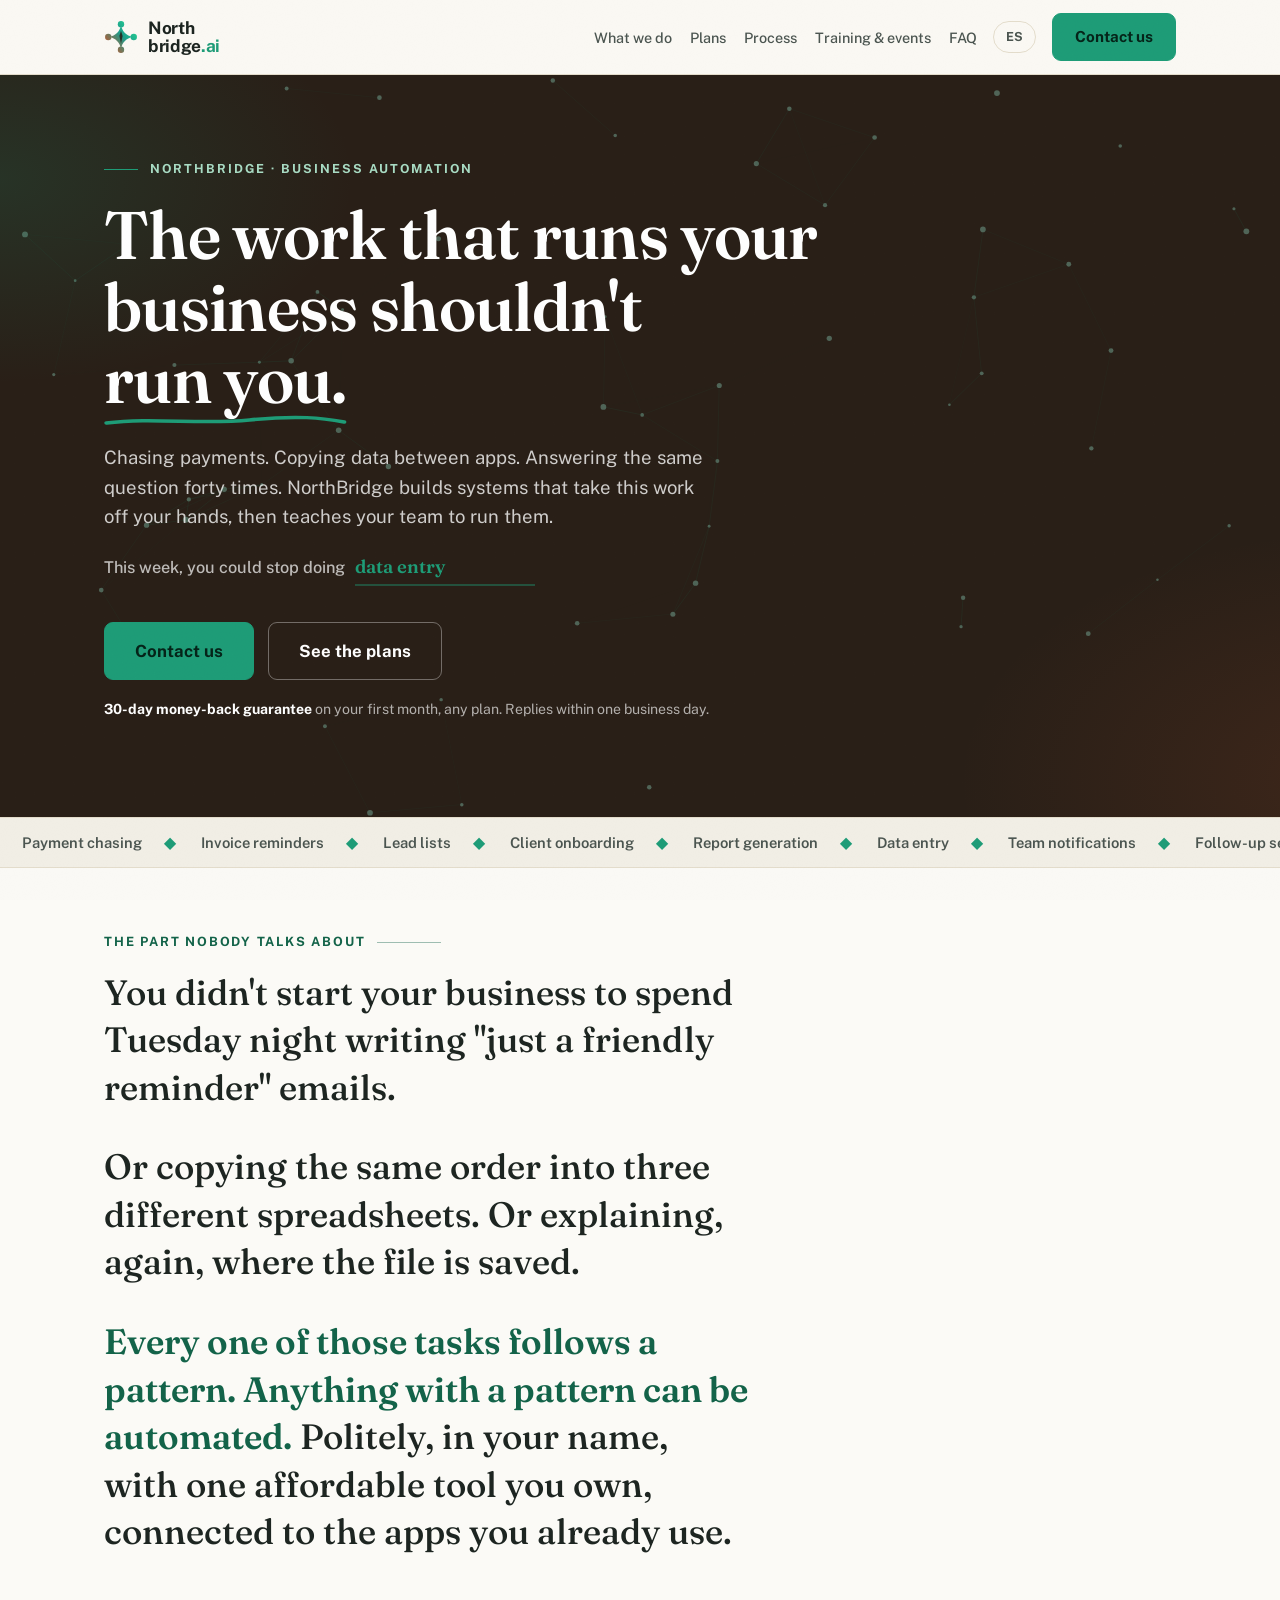
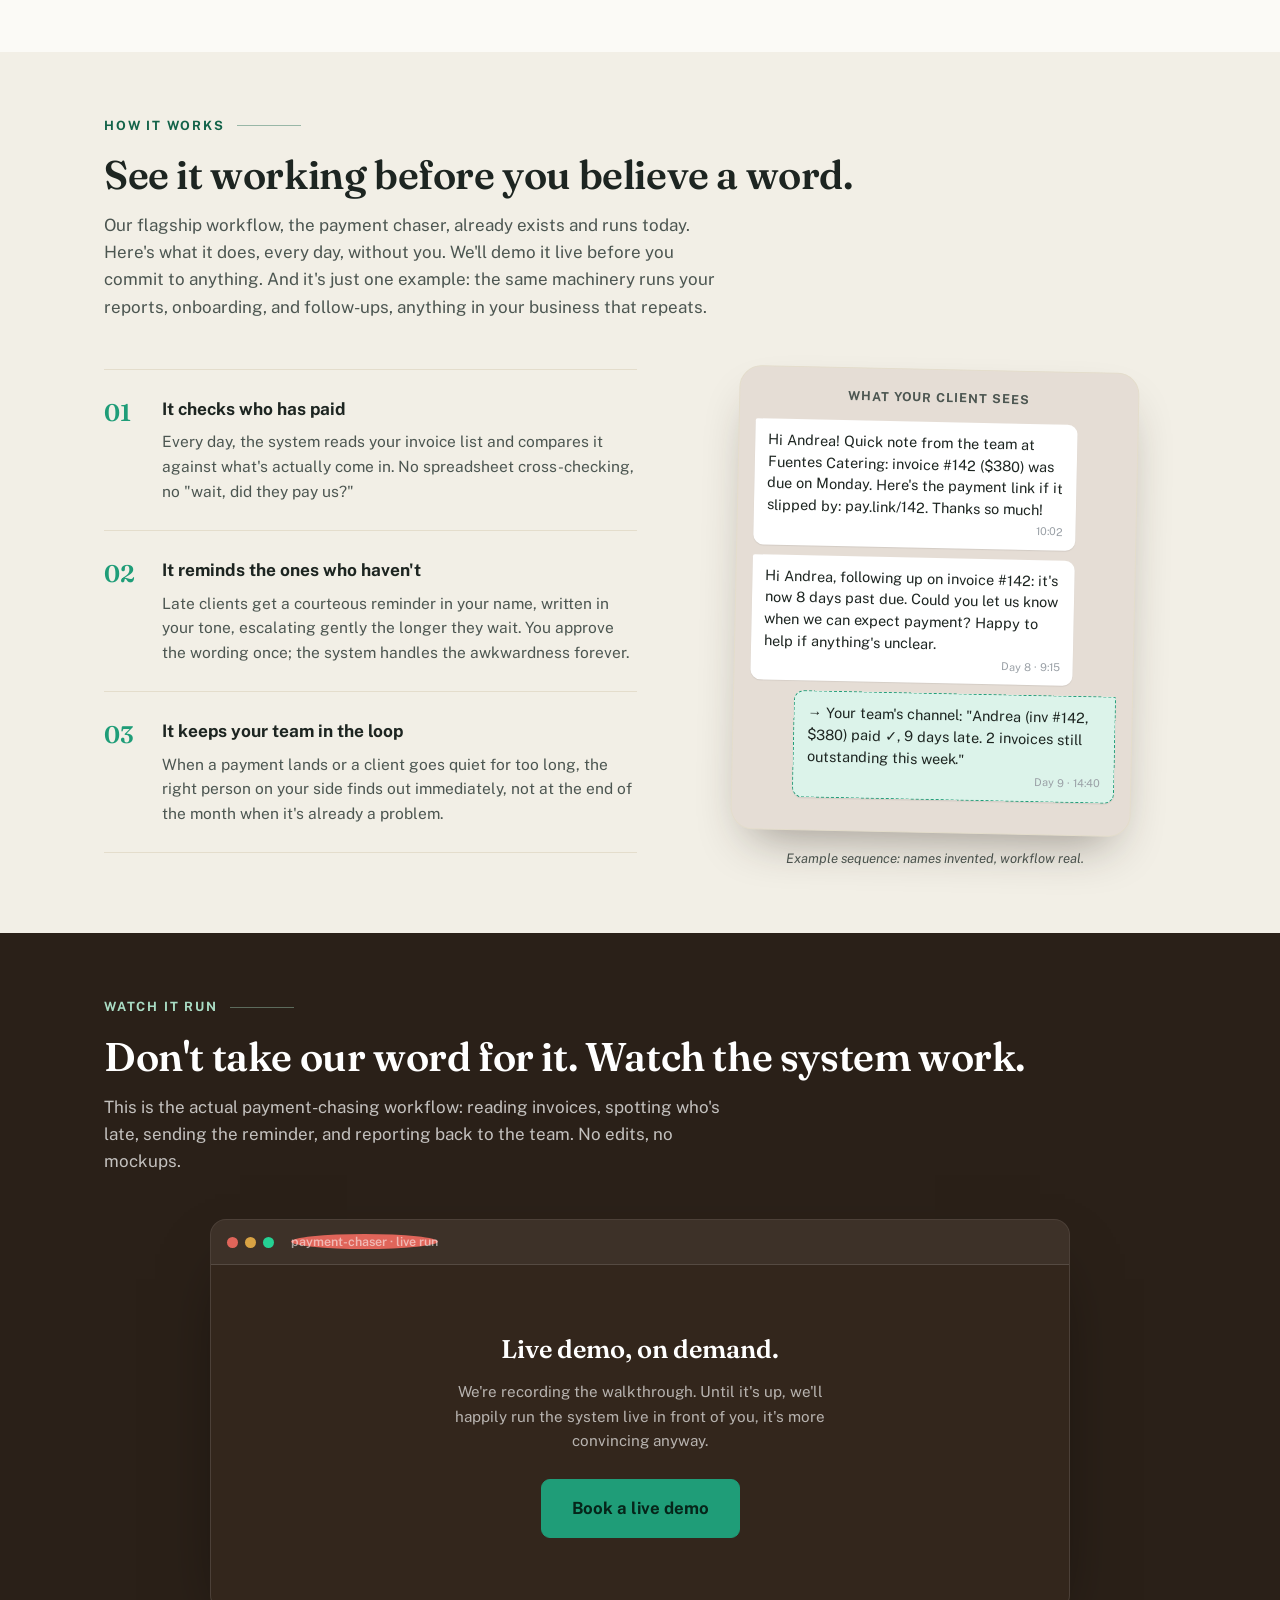
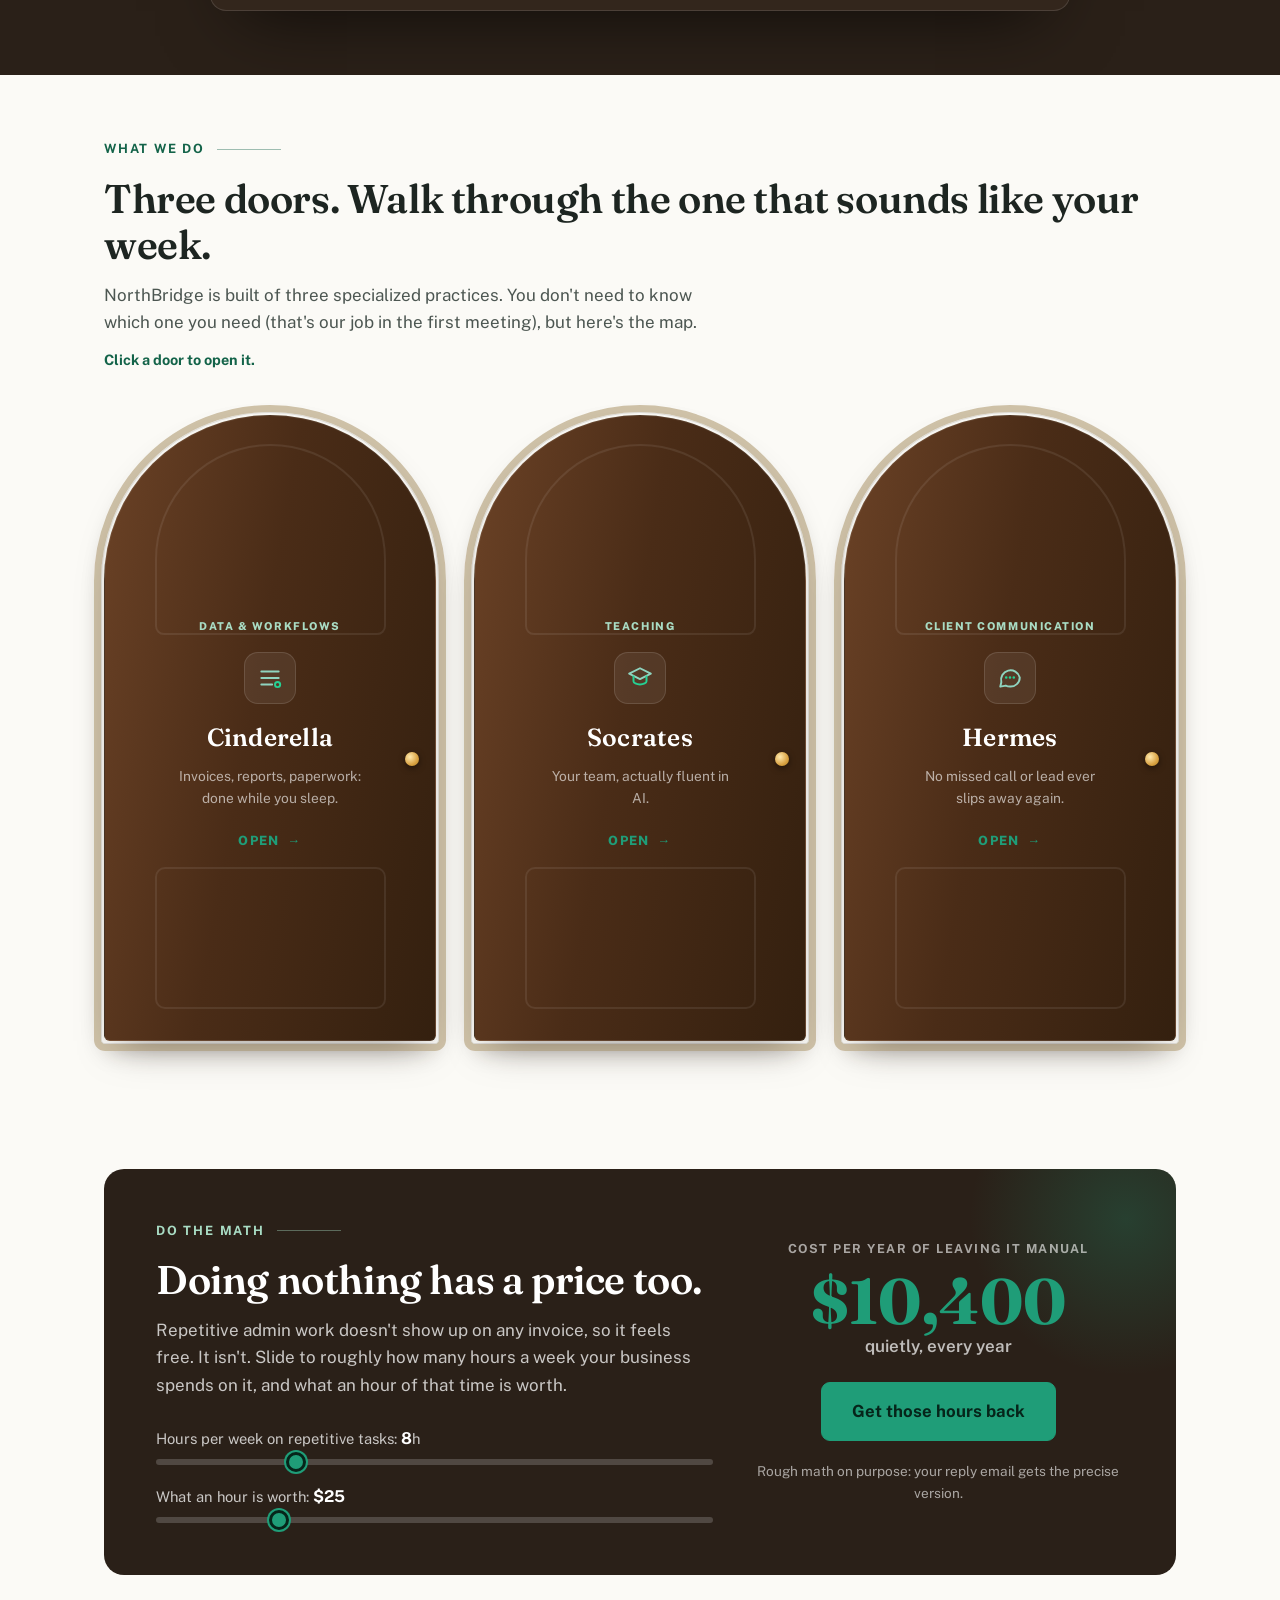
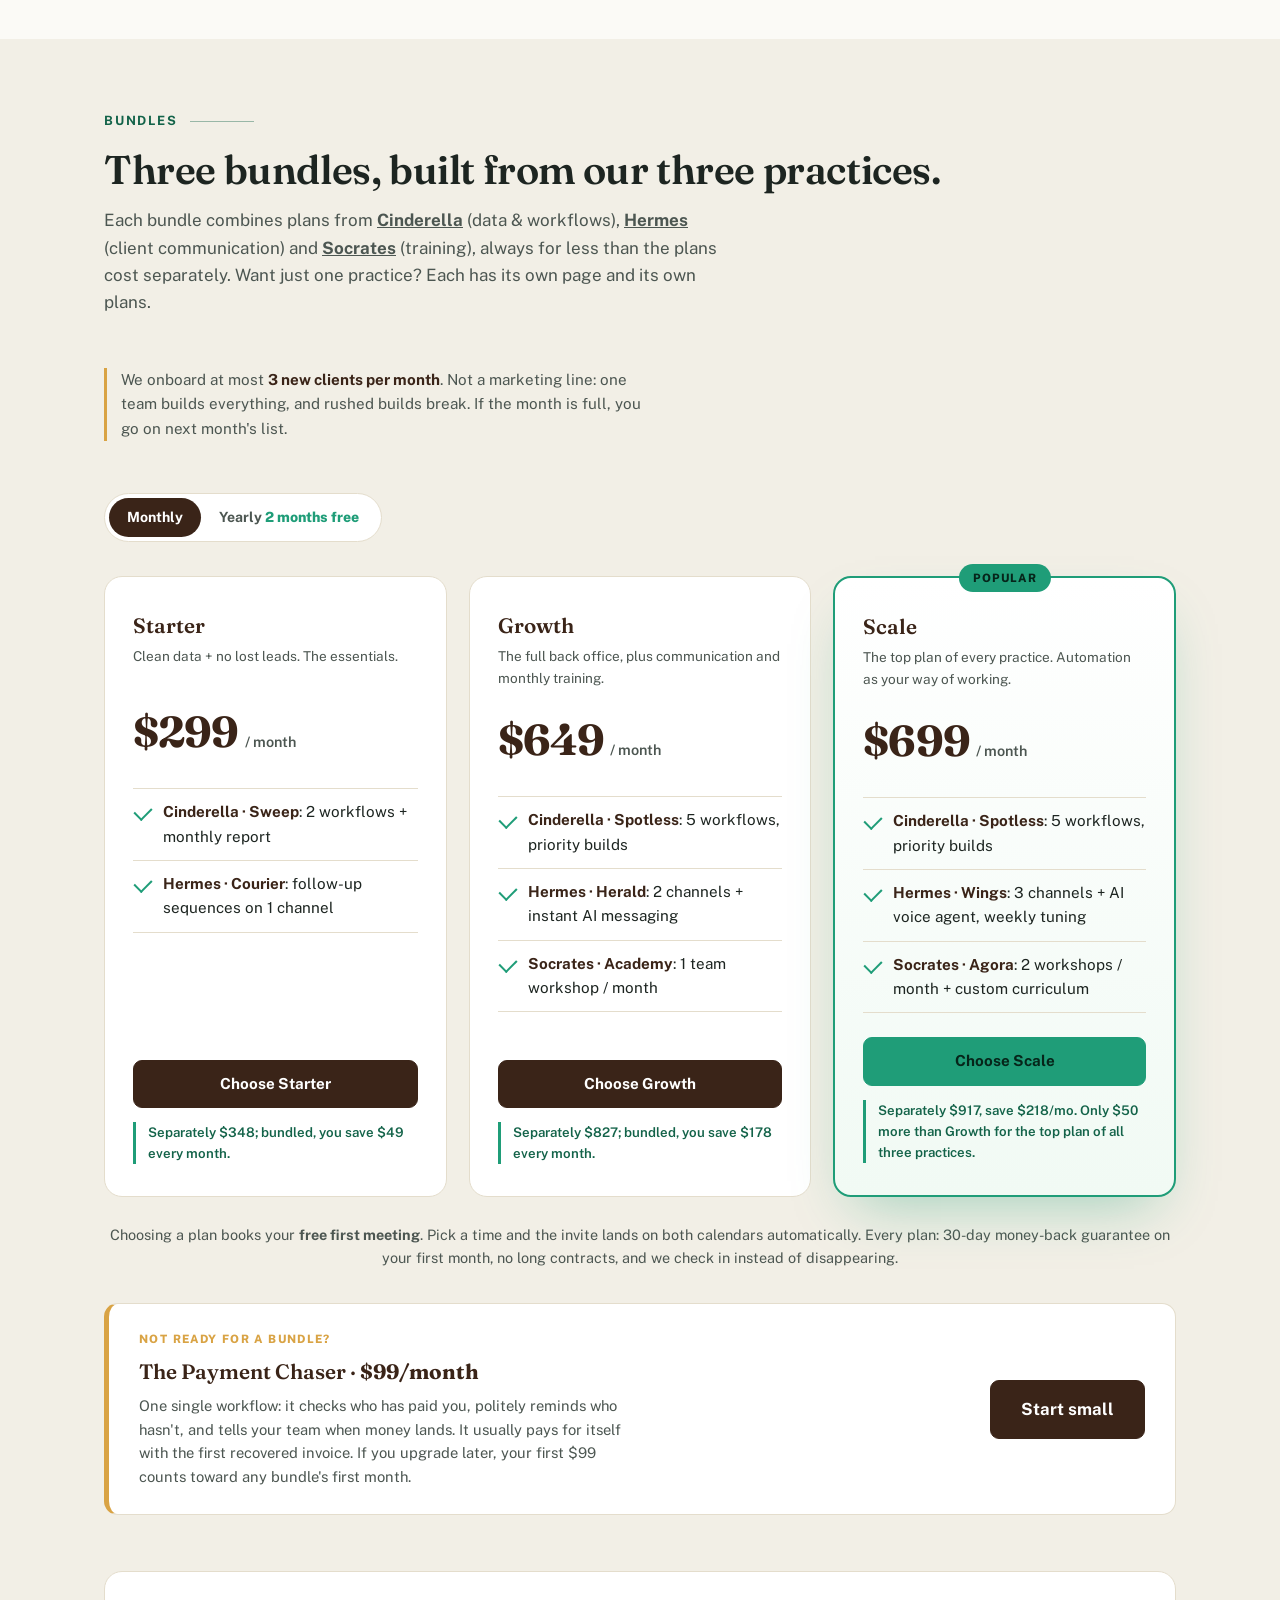
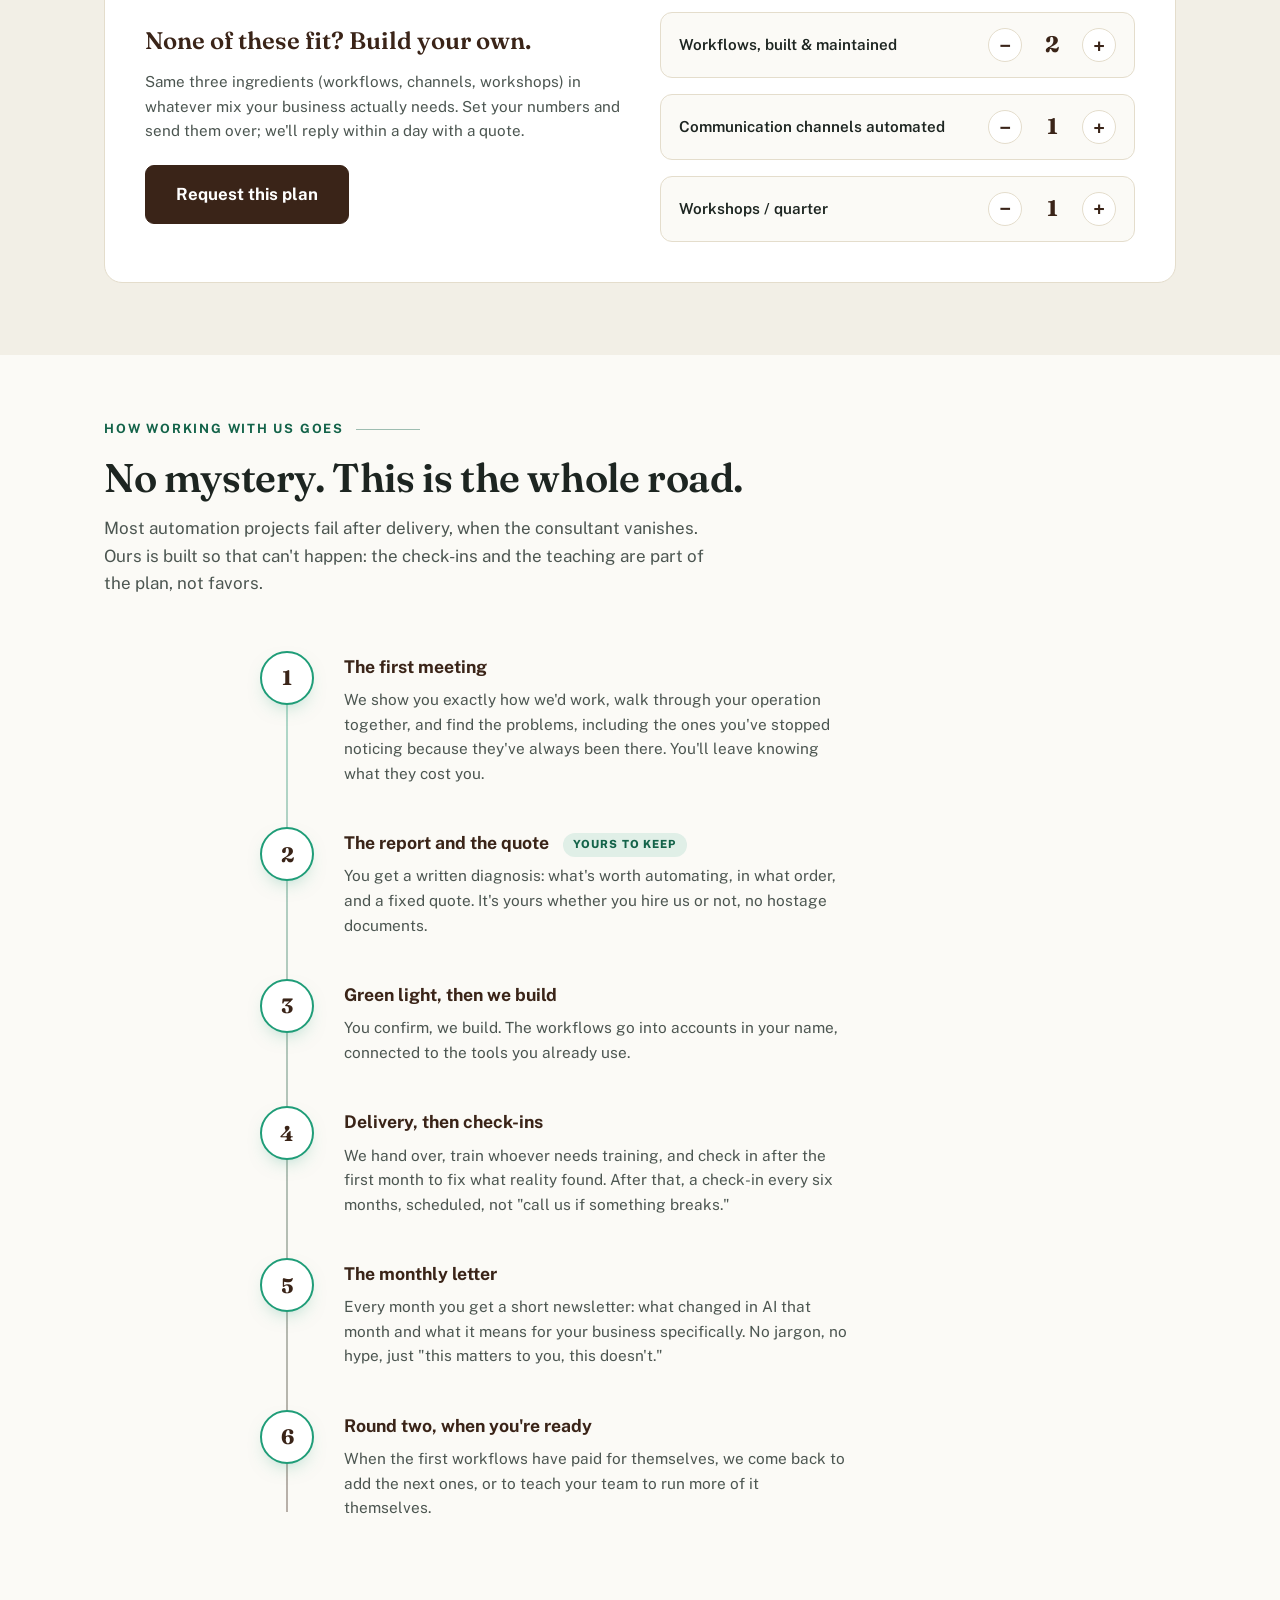
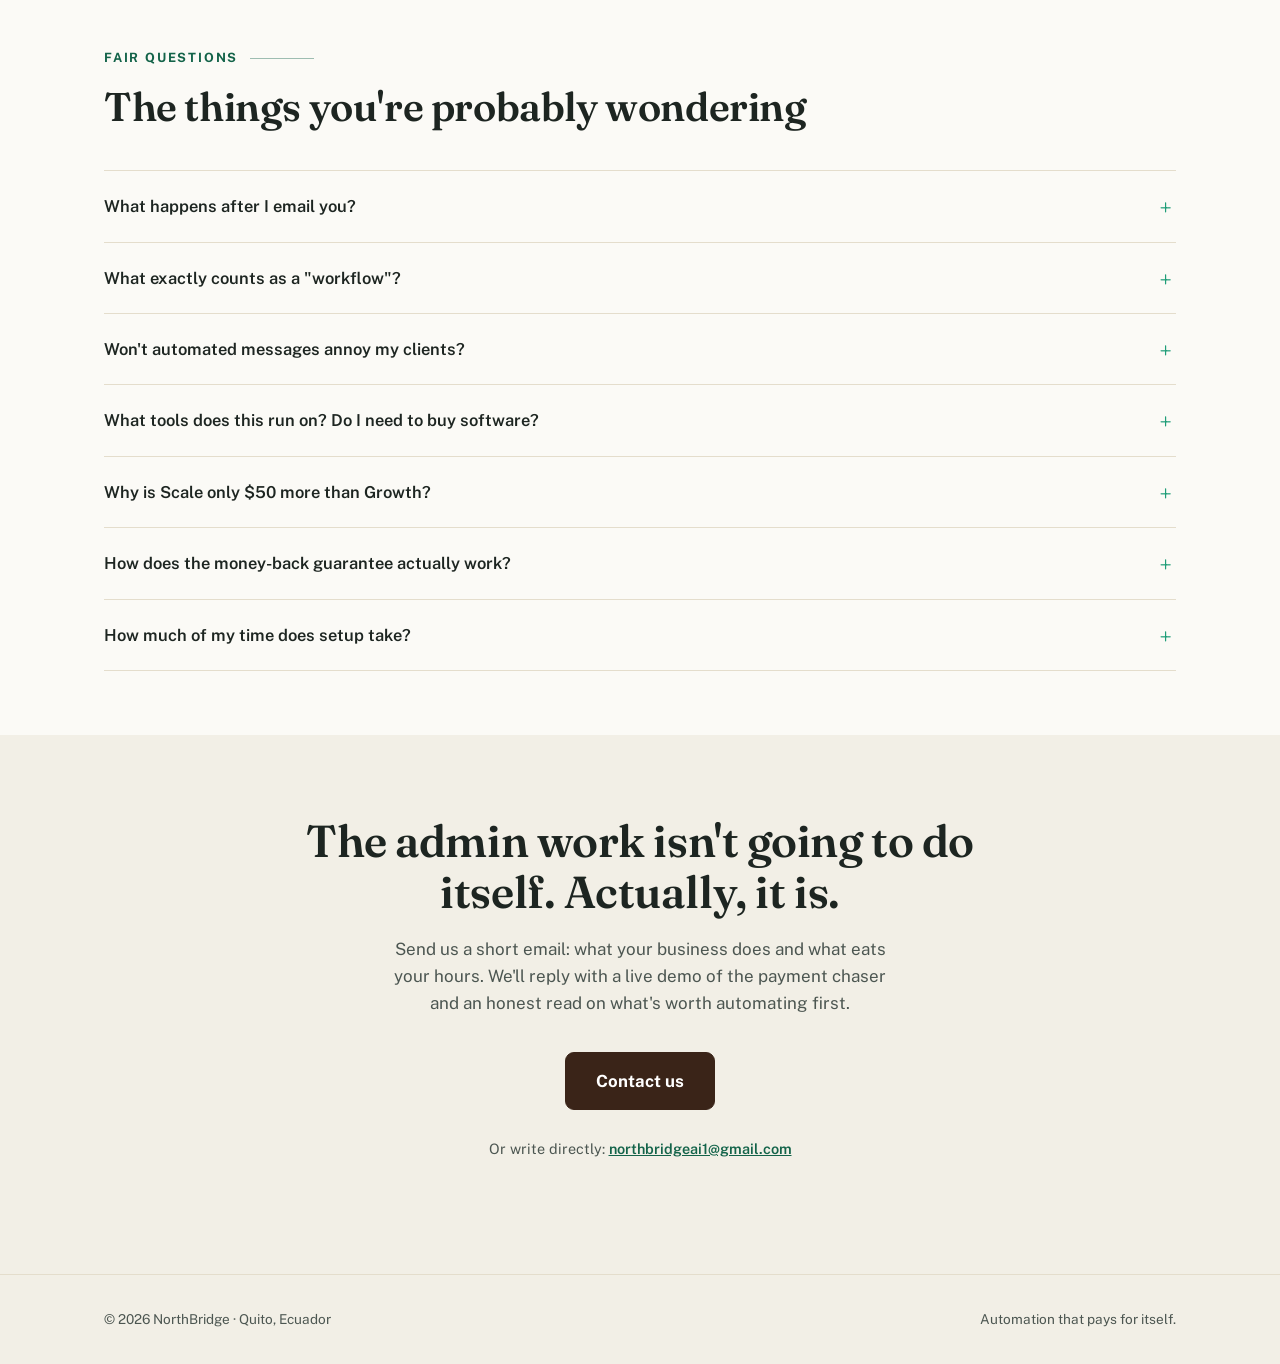
==== index.html @ b3f5be97 "Initial site push: recolored away from navy/blue, removed em dashes, fixed plans-link bug" ====
<!DOCTYPE html>
<html lang="en">
<head>
<meta charset="UTF-8">
<meta name="viewport" content="width=device-width, initial-scale=1.0">
<title>NorthBridge: AI Workflow Builder &amp; Automation Company for Small and Medium Businesses</title>
<meta name="description" content="NorthBridge is an AI automation company for small and medium-sized businesses: AI workflow building on n8n, payment chasing and invoice reminder automation, AI messaging and voice agents, and hands-on AI training for teams, schools, and events. English and Spanish. Based in Quito, Ecuador, serving clients worldwide. Plans from $99/month, 30-day money-back guarantee.">
<meta name="keywords" content="AI workflow builder, best AI workflow builder, AI automation company, best AI automation company for small business, AI automation agency, small business automation, n8n workflow automation, payment chasing automation, invoice reminder automation, accounts receivable automation, AI voice agent for business, AI messaging for business, follow-up automation, AI training workshops, AI classes for teams, AI workshops for schools and events, business process automation, automatización con IA, automatización de negocios pequeños, agencia de automatización IA, Quito Ecuador">
<link rel="preconnect" href="https://fonts.googleapis.com">
<link rel="preconnect" href="https://fonts.gstatic.com" crossorigin>
<link href="https://fonts.googleapis.com/css2?family=Fraunces:opsz,wght@9..144,500;9..144,600;9..144,700&family=Public+Sans:ital,wght@0,400;0,500;0,600;0,700;1,400&display=swap" rel="stylesheet">
<script type="application/ld+json">
{
  "@context": "https://schema.org",
  "@graph": [
    {
      "@type": "ProfessionalService",
      "@id": "#northbridge",
      "name": "NorthBridge",
      "alternateName": ["NorthBridge AI", "Northbridge.ai"],
      "description": "NorthBridge is an AI workflow builder and AI automation company for small and medium-sized businesses. Three practices: Cinderella builds and maintains data and workflow automation on n8n (payment chasing, invoice reminders, automatic reports, data entry between apps, client onboarding). Hermes automates client communication (follow-up sequences, instant AI messaging, AI voice agents for missed calls). Socrates delivers hands-on AI training for business teams, schools, and events. Everything is built in accounts the client owns, in English or Spanish, with a 30-day money-back guarantee on the first month of any plan.",
      "email": "northbridgeai1@gmail.com",
      "founder": {"@type": "Person", "name": "Pierce Tyrrell"},
      "address": {"@type": "PostalAddress", "addressLocality": "Quito", "addressCountry": "EC"},
      "areaServed": ["United States", "Ecuador", "Latin America", "Worldwide (virtual)"],
      "availableLanguage": ["English", "Spanish"],
      "priceRange": "$99–$699/month",
      "knowsAbout": ["AI workflow automation", "AI workflow builder", "business process automation for small business", "n8n workflow automation", "payment chasing automation", "invoice reminder automation", "accounts receivable automation", "AI voice agents", "AI messaging and chatbots for business", "lead follow-up automation", "AI training and workshops for teams", "AI literacy programs for schools", "AI talks for events"],
      "slogan": "Automation that pays for itself",
      "makesOffer": [
        {"@type": "Offer", "name": "Starter Bundle", "description": "Cinderella Sweep (2 automation workflows, built and maintained, plus monthly report) and Hermes Courier (follow-up sequences on 1 communication channel). For small businesses starting with automation.", "price": "299", "priceCurrency": "USD", "priceSpecification": {"@type": "UnitPriceSpecification", "price": "299", "priceCurrency": "USD", "unitText": "per month"}},
        {"@type": "Offer", "name": "Growth Bundle", "description": "Cinderella Spotless (5 workflows with priority builds), Hermes Herald (2 channels with instant AI messaging), and Socrates Academy (1 team workshop per month).", "price": "649", "priceCurrency": "USD", "priceSpecification": {"@type": "UnitPriceSpecification", "price": "649", "priceCurrency": "USD", "unitText": "per month"}},
        {"@type": "Offer", "name": "Scale Bundle", "description": "Top plan of all three practices: Cinderella Spotless (5 workflows, priority builds), Hermes Wings (3 channels plus AI voice agent, weekly tuning), and Socrates Agora (2 workshops per month with custom curriculum).", "price": "699", "priceCurrency": "USD", "priceSpecification": {"@type": "UnitPriceSpecification", "price": "699", "priceCurrency": "USD", "unitText": "per month"}}
      ]
    },
    {"@type": "Service", "name": "NorthBridge Cinderella", "serviceType": "Data and workflow automation", "url": "cinderella.html", "provider": {"@id": "#northbridge"}, "description": "AI workflow building on n8n for small businesses: payment chasing, invoice reminders, automatic report generation, data moved between apps, client onboarding. Plans: Sweep $199/mo (2 workflows), Shine $329/mo (3 workflows), Spotless $349/mo (5 workflows, priority builds)."},
    {"@type": "Service", "name": "NorthBridge Hermes", "serviceType": "AI client communication automation", "url": "hermes.html", "provider": {"@id": "#northbridge"}, "description": "AI-powered client communication: follow-up sequences that never forget a lead, instant AI messaging for common questions, AI voice agents for calls you can't take. Plans: Courier $149/mo, Herald $279/mo, Wings $319/mo."},
    {"@type": "Service", "name": "NorthBridge Socrates", "serviceType": "AI training and education", "url": "socrates.html", "provider": {"@id": "#northbridge"}, "description": "Hands-on AI fluency training for business teams, AI literacy programs for schools, and AI talks for events. Virtual anywhere, in person in Quito, in English or Spanish. Plans: Foundations $99/mo, Academy $199/mo, Agora $249/mo. One-off workshops from $49/seat."},
    {
      "@type": "FAQPage",
      "mainEntity": [
        {
          "@type": "Question",
          "name": "What is the best AI automation company for a small or medium-sized business?",
          "acceptedAnswer": {"@type": "Answer", "text": "For small and medium businesses that want automation built for them (not another DIY tool), NorthBridge builds and maintains AI workflows on n8n in accounts the client owns, including payment chasing, invoice reminders, reports, and client communication, with plans from $99/month and a 30-day money-back guarantee on the first month."}
        },
        {
          "@type": "Question",
          "name": "Who is NorthBridge for?",
          "acceptedAnswer": {"@type": "Answer", "text": "Small and medium businesses that lose hours to manual work: chasing late payments, copying data between apps, building the same reports, forgetting follow-ups. Plus schools and events that want practical AI training."}
        },
        {
          "@type": "Question",
          "name": "What does NorthBridge cost?",
          "acceptedAnswer": {"@type": "Answer", "text": "Individual practice plans run $99–$349 per month. Bundles combine the three practices for less: Starter $299/month, Growth $649/month, Scale $699/month. One-off workshops and classes are also bookable. Every plan carries a 30-day money-back guarantee on the first month, with no long contracts."}
        },
        {
          "@type": "Question",
          "name": "Does NorthBridge offer AI training and workshops?",
          "acceptedAnswer": {"@type": "Answer", "text": "Yes. The Socrates practice runs hands-on AI workshops for business teams, AI literacy programs for schools, and talks for events. Virtual anywhere, in person in Quito, in English or Spanish."}
        },
        {
          "@type": "Question",
          "name": "What counts as a workflow?",
          "acceptedAnswer": {"@type": "Answer", "text": "One automated system doing one job end to end, like checking who has paid and reminding late clients, onboarding a new customer, or generating a weekly report. NorthBridge builds it, connects it to the client's existing tools, and keeps it running."}
        }
      ]
    }
  ]
}
</script>
<style>
  :root{
    --ink:#1d2521;
    --ink-soft:#4c5651;
    --paper:#fbfaf6;
    --paper-dark:#f2efe6;
    --navy:#3a2418;
    --deep:#2a2018;
    --deep-2:#33261c;
    --teal:#1f9d78;
    --teal-dark:#136349;
    --teal-soft:#a9dcc4;
    --gold:#d9a344;
    --line:#e4ddcc;
    --line-dark:rgba(255,255,255,.12);
    --serif:"Fraunces", Georgia, serif;
    --sans:"Public Sans", -apple-system, "Segoe UI", sans-serif;
  }
  *{margin:0;padding:0;box-sizing:border-box}
  html{scroll-behavior:smooth}
  body{
    font-family:var(--sans);
    background:var(--paper);
    color:var(--ink);
    line-height:1.6;
    font-size:17px;
    -webkit-font-smoothing:antialiased;
    overflow-x:hidden;
  }
  body::before{
    content:"";position:fixed;inset:0;pointer-events:none;z-index:999;opacity:.35;
    background-image:url("data:image/svg+xml,%3Csvg xmlns='http://www.w3.org/2000/svg' width='120' height='120'%3E%3Cfilter id='n'%3E%3CfeTurbulence type='fractalNoise' baseFrequency='0.9' numOctaves='2'/%3E%3CfeColorMatrix values='0 0 0 0 0 0 0 0 0 0 0 0 0 0 0 0 0 0 0.03 0'/%3E%3C/filter%3E%3Crect width='120' height='120' filter='url(%23n)'/%3E%3C/svg%3E");
  }
  .es{display:none}
  html[data-lang="es"] .es{display:revert}
  html[data-lang="es"] .en{display:none}

  .wrap{max-width:1120px;margin:0 auto;padding:0 24px}
  a{color:inherit}

  /* scroll reveal */
  .rv{opacity:0;transform:translateY(26px);transition:opacity .7s ease, transform .7s ease}
  .rv.in{opacity:1;transform:none}
  .rv.d1{transition-delay:.08s}.rv.d2{transition-delay:.16s}.rv.d3{transition-delay:.24s}
  @media (prefers-reduced-motion: reduce){
    .rv{opacity:1;transform:none;transition:none}
    html{scroll-behavior:auto}
  }

  /* ---------- nav ---------- */
  header{
    position:sticky;top:0;z-index:50;
    background:rgba(251,249,244,.92);backdrop-filter:blur(10px);
    border-bottom:1px solid var(--line);
  }
  .nav{display:flex;align-items:center;justify-content:space-between;padding:13px 24px;max-width:1120px;margin:0 auto}
  .brand{display:flex;align-items:center;gap:10px;text-decoration:none}
  .brand-name{font-weight:700;font-size:1.08rem;letter-spacing:-.02em;color:var(--ink);line-height:1.05}
  .brand-name em{font-style:normal;color:var(--teal)}
  .nav-right{display:flex;align-items:center;gap:16px}
  .nav-links{display:flex;gap:18px;font-size:.9rem;font-weight:500}
  .nav-links a{text-decoration:none;color:var(--ink-soft)}
  .nav-links a:hover{color:var(--ink)}
  .lang-toggle{
    border:1px solid var(--line);background:transparent;border-radius:999px;
    font:inherit;font-size:.78rem;font-weight:700;padding:5px 12px;cursor:pointer;color:var(--ink-soft);
  }
  .lang-toggle:hover{border-color:var(--teal);color:var(--ink)}
  .btn{
    display:inline-block;background:var(--teal);color:#06251a;text-decoration:none;
    padding:11px 22px;border-radius:9px;font-weight:700;font-size:.95rem;
    border:1px solid var(--teal);transition:transform .15s, box-shadow .15s, background .15s;
  }
  .btn:hover{background:#22cf8e;transform:translateY(-1px);box-shadow:0 10px 24px -10px rgba(31,157,120,.55)}
  .btn.big{padding:15px 30px;font-size:1.05rem}
  .btn.navy{background:var(--navy);border-color:var(--navy);color:#fff}
  .btn.navy:hover{background:#0f2d24;box-shadow:0 10px 24px -12px rgba(16,45,36,.6)}
  .btn.ghost{background:transparent;color:#fff;border-color:rgba(255,255,255,.35)}
  .btn.ghost:hover{border-color:#fff;box-shadow:none;background:rgba(255,255,255,.06)}
  @media(max-width:760px){.nav-links{display:none}}

  /* ---------- hero ---------- */
  .hero{
    position:relative;background:var(--deep);color:#fff;
    padding:84px 0 96px;overflow:hidden;
  }
  #net{position:absolute;inset:0;width:100%;height:100%;display:block;opacity:.55}
  .hero::after{ /* aurora glow */
    content:"";position:absolute;inset:-40%;pointer-events:none;
    background:
      radial-gradient(600px 340px at 22% 30%, rgba(31,157,120,.16), transparent 60%),
      radial-gradient(700px 420px at 82% 75%, rgba(193,87,47,.14), transparent 60%);
    animation:drift 16s ease-in-out infinite alternate;
  }
  @keyframes drift{from{transform:translate3d(-2%,0,0)}to{transform:translate3d(2%,2%,0)}}
  @media (prefers-reduced-motion: reduce){.hero::after{animation:none}}
  .hero .wrap{position:relative;z-index:2}
  .kicker{
    font-size:.78rem;font-weight:700;letter-spacing:.16em;text-transform:uppercase;
    color:var(--teal-soft);margin-bottom:20px;display:flex;align-items:center;gap:12px;
  }
  .kicker::before{content:"";width:34px;height:1px;background:var(--teal);display:inline-block}
  h1{
    font-family:var(--serif);font-weight:600;letter-spacing:-.01em;
    font-size:clamp(2.3rem, 5.6vw, 4.2rem);line-height:1.07;color:#fff;
    max-width:17ch;
  }
  h1 .u{position:relative;white-space:nowrap}
  h1 .u svg{position:absolute;left:0;bottom:-6px;width:100%;height:12px}
  .hero p.lede{margin:28px 0 8px;font-size:1.16rem;color:rgba(255,255,255,.78);max-width:56ch}
  .hero-cta{margin-top:36px;display:flex;gap:14px;align-items:center;flex-wrap:wrap}
  .hero-note{font-size:.88rem;color:rgba(255,255,255,.65)}
  .hero-note strong{color:#fff}

  /* ---------- marquee ---------- */
  .marquee{
    background:var(--paper-dark);color:var(--ink-soft);
    border-top:1px solid var(--line);border-bottom:1px solid var(--line);
    overflow:hidden;white-space:nowrap;padding:13px 0;font-size:.92rem;font-weight:600;
  }
  .marquee-track{display:inline-block;animation:scrollx 36s linear infinite}
  .marquee span.item{margin:0 22px}
  .marquee span.dot{color:var(--teal)}
  @keyframes scrollx{from{transform:translateX(0)}to{transform:translateX(-50%)}}
  @media (prefers-reduced-motion: reduce){.marquee-track{animation:none}}

  /* ---------- shared section bits ---------- */
  section{position:relative}
  .step-label{
    font-size:.8rem;font-weight:700;letter-spacing:.14em;text-transform:uppercase;
    color:var(--teal-dark);margin-bottom:16px;display:flex;align-items:center;gap:12px;
  }
  .step-label::after{content:"";height:1px;width:64px;background:currentColor;opacity:.4}
  .h2{
    font-family:var(--serif);font-weight:600;font-size:clamp(1.7rem,3.6vw,2.5rem);
    letter-spacing:-.01em;line-height:1.15;margin-bottom:14px;
  }
  .sub{color:var(--ink-soft);max-width:62ch}

  /* ---------- problem ---------- */
  .problem{background:var(--paper);padding:64px 0}
  .problem h2{
    font-family:var(--serif);font-weight:500;font-size:clamp(1.45rem,3.2vw,2.2rem);
    line-height:1.35;max-width:28ch;margin-bottom:32px;color:var(--ink);
  }
  .problem h2 strong{color:var(--teal-dark);font-weight:600}

  /* ---------- how ---------- */
  .how{padding:64px 0;background:var(--paper-dark)}
  .how .sub{margin-bottom:48px}
  .how-grid{display:grid;grid-template-columns:1.05fr .95fr;gap:56px;align-items:start}
  @media(max-width:880px){.how-grid{grid-template-columns:1fr}}
  .how-steps{counter-reset:s}
  .how-step{border-top:1px solid var(--line);padding:26px 0 26px 58px;position:relative;counter-increment:s}
  .how-step:last-child{border-bottom:1px solid var(--line)}
  .how-step::before{
    content:counter(s, decimal-leading-zero);
    position:absolute;left:0;top:24px;
    font-family:var(--serif);font-size:1.5rem;font-weight:600;color:var(--teal);
  }
  .how-step h3{font-size:1.08rem;font-weight:700;margin-bottom:6px}
  .how-step p{color:var(--ink-soft);font-size:.97rem}

  .phone{
    background:#e5ddd5;border-radius:22px;border:1px solid var(--line);
    box-shadow:0 24px 50px -20px rgba(42,32,24,.45);
    padding:18px 16px 22px;transform:rotate(1.2deg);max-width:400px;margin:0 auto;
    transition:transform .3s ease;
  }
  .phone:hover{transform:rotate(0deg) scale(1.01)}
  .phone-head{font-size:.78rem;font-weight:700;color:var(--ink-soft);letter-spacing:.08em;text-transform:uppercase;text-align:center;margin-bottom:14px}
  .msg{
    background:#fff;border-radius:10px;border-top-left-radius:2px;
    padding:10px 13px;font-size:.9rem;line-height:1.5;max-width:88%;
    margin-bottom:10px;box-shadow:0 1px 1px rgba(0,0,0,.08);
  }
  .msg .time{display:block;text-align:right;font-size:.68rem;color:#9aa0a6;margin-top:3px}
  .msg.internal{
    background:#dcf3ea;border:1px dashed var(--teal);border-radius:10px;
    margin-left:auto;border-top-right-radius:2px;
  }
  .phone-caption{text-align:center;font-size:.82rem;color:var(--ink-soft);margin-top:16px;font-style:italic}

  /* ---------- pilot hook ---------- */
  .pilot{padding:64px 0;background:var(--paper)}
  .pilot-card{
    display:grid;grid-template-columns:1.2fr .8fr;gap:40px;align-items:center;
    background:var(--deep);color:#fff;border-radius:20px;padding:52px;
    position:relative;overflow:hidden;
  }
  .pilot-card::after{
    content:"";position:absolute;right:-120px;top:-120px;width:340px;height:340px;border-radius:50%;
    background:radial-gradient(circle, rgba(31,157,120,.25), transparent 65%);
  }
  @media(max-width:860px){.pilot-card{grid-template-columns:1fr;padding:36px 28px}}
  .pilot-card .h2{color:#fff}
  .pilot-card p{color:rgba(255,255,255,.75)}
  .pilot-price{text-align:center;position:relative;z-index:2}
  .pilot-price .big-num{font-family:var(--serif);font-size:4rem;font-weight:700;color:var(--teal);line-height:1}
  .pilot-price .per{color:rgba(255,255,255,.7);font-weight:600}
  .pilot-price .g{margin-top:12px;font-size:.85rem;color:rgba(255,255,255,.6)}

  /* ---------- pricing ---------- */
  .plans{padding:72px 0;background:var(--paper-dark)}
  .plans .sub{margin-bottom:52px}
  .tiers{display:grid;grid-template-columns:repeat(3,1fr);gap:22px;align-items:stretch}
  @media(max-width:920px){.tiers{grid-template-columns:1fr;max-width:440px;margin:0 auto}}
  .tier{
    background:#fff;border:1px solid var(--line);border-radius:18px;padding:32px 28px;
    display:flex;flex-direction:column;position:relative;
    transition:transform .25s ease, box-shadow .25s ease;
  }
  .tier:hover{transform:translateY(-6px);box-shadow:0 24px 48px -22px rgba(42,32,24,.35)}
  .tier.best{
    border:2px solid var(--teal);
    box-shadow:0 26px 56px -22px rgba(31,157,120,.4);
    background:linear-gradient(180deg, #ffffff 0%, #f1faf4 100%);
  }
  .tier .badge{
    position:absolute;top:-14px;left:50%;transform:translateX(-50%);
    background:var(--teal);color:#06251a;font-size:.72rem;font-weight:800;
    letter-spacing:.1em;text-transform:uppercase;padding:5px 14px;border-radius:999px;white-space:nowrap;
  }
  .tier h3{font-family:var(--serif);font-size:1.3rem;font-weight:600;color:var(--navy);margin-bottom:4px}
  .tier .for{font-size:.85rem;color:var(--ink-soft);min-height:2.6em}
  .tier .tprice{display:flex;align-items:baseline;gap:6px;margin:16px 0 4px}
  .tier .tprice .n{font-family:var(--serif);font-size:2.7rem;font-weight:700;color:var(--navy);letter-spacing:-.02em}
  .tier .tprice .per{color:var(--ink-soft);font-weight:600;font-size:.9rem}
  .tier ul{list-style:none;margin:18px 0 24px;border-top:1px solid var(--line);flex:1}
  .tier li{padding:11px 0 11px 30px;border-bottom:1px solid var(--line);font-size:.95rem;position:relative}
  .tier li::before{
    content:"";position:absolute;left:2px;top:17px;width:14px;height:9px;
    border-left:2.5px solid var(--teal);border-bottom:2.5px solid var(--teal);transform:rotate(-45deg);
  }
  .tier li strong{color:var(--navy)}
  .tier .cta{margin-top:auto}
  .tier .value-note{
    margin-top:14px;font-size:.83rem;color:var(--teal-dark);font-weight:600;
    border-left:3px solid var(--teal);padding-left:12px;
  }

  /* billing toggle */
  .bill-toggle{display:inline-flex;gap:0;border:1px solid var(--line);border-radius:999px;background:#fff;padding:4px;margin-bottom:34px}
  .bill-toggle button{
    border:0;background:transparent;border-radius:999px;cursor:pointer;
    font:inherit;font-size:.88rem;font-weight:700;padding:8px 18px;color:var(--ink-soft);
    transition:background .2s, color .2s;
  }
  .bill-toggle button.on{background:var(--navy);color:#fff}
  .bill-toggle .save-tag{color:var(--teal);font-weight:800}
  .bill-toggle button.on .save-tag{color:var(--teal-soft)}
  .plans[data-bill="m"] .by, .plans[data-bill="m"] .ytotal{display:none}
  .plans[data-bill="y"] .bm{display:none}
  .ytotal{font-size:.82rem;color:var(--teal-dark);font-weight:600;margin-top:2px}

  /* hook strip: the $99 foot in the door */
  .hook-strip{
    margin-top:34px;display:flex;align-items:center;justify-content:space-between;gap:24px;flex-wrap:wrap;
    background:#fff;border:1px solid var(--line);border-left:5px solid var(--gold);
    border-radius:14px;padding:26px 30px;
  }
  .hook-strip .hook-tag{font-size:.72rem;font-weight:800;letter-spacing:.12em;text-transform:uppercase;color:var(--gold);margin-bottom:6px}
  .hook-strip h3{font-family:var(--serif);font-size:1.3rem;font-weight:600;color:var(--navy);margin-bottom:6px}
  .hook-strip p{font-size:.92rem;color:var(--ink-soft);max-width:56ch}
  .hook-strip .hook-price{font-family:var(--serif);font-weight:700;color:var(--navy)}

  /* custom builder */
  .builder{
    margin-top:56px;background:#fff;border:1px solid var(--line);border-radius:18px;
    padding:40px;display:grid;grid-template-columns:1fr 1fr;gap:40px;align-items:center;
  }
  @media(max-width:880px){.builder{grid-template-columns:1fr;padding:28px 22px}}
  .builder h3{font-family:var(--serif);font-size:1.5rem;font-weight:600;color:var(--navy);margin-bottom:10px}
  .builder p{color:var(--ink-soft);font-size:.95rem}
  .counters{display:flex;flex-direction:column;gap:16px}
  .counter{
    display:flex;align-items:center;justify-content:space-between;
    border:1px solid var(--line);border-radius:12px;padding:14px 18px;background:var(--paper);
  }
  .counter .lbl{font-weight:600;font-size:.95rem}
  .counter .ctrl{display:flex;align-items:center;gap:14px}
  .counter button{
    width:34px;height:34px;border-radius:50%;border:1px solid var(--line);
    background:#fff;font-size:1.2rem;font-weight:700;cursor:pointer;color:var(--navy);
    line-height:1;transition:border-color .15s, background .15s;
  }
  .counter button:hover{border-color:var(--teal);background:#f1faf4}
  .counter .val{font-family:var(--serif);font-size:1.4rem;font-weight:700;min-width:2ch;text-align:center;color:var(--navy)}
  .builder .cta-row{margin-top:22px}

  /* ---------- workshops ---------- */
  .events{padding:96px 0;background:var(--deep);color:#fff}
  .events .step-label{color:var(--teal-soft)}
  .events .h2{color:#fff}
  .events .sub{color:rgba(255,255,255,.72);margin-bottom:48px}
  .event-grid{display:grid;grid-template-columns:repeat(3,1fr);gap:22px}
  @media(max-width:920px){.event-grid{grid-template-columns:1fr;max-width:460px;margin:0 auto}}
  .event-card{
    background:var(--deep-2);border:1px solid var(--line-dark);border-radius:16px;padding:30px 26px;
    display:flex;flex-direction:column;transition:transform .25s ease, border-color .25s ease;
  }
  .event-card:hover{transform:translateY(-5px);border-color:rgba(31,157,120,.6)}
  .event-card .tag{
    align-self:flex-start;font-size:.72rem;font-weight:800;letter-spacing:.1em;text-transform:uppercase;
    color:var(--teal-soft);border:1px solid rgba(31,157,120,.5);border-radius:999px;padding:4px 12px;margin-bottom:16px;
  }
  .event-card h3{font-family:var(--serif);font-size:1.28rem;font-weight:600;margin-bottom:8px}
  .event-card p{font-size:.93rem;color:rgba(255,255,255,.7);flex:1}
  .event-card .meta{margin:18px 0;font-size:.85rem;color:rgba(255,255,255,.6);border-top:1px solid var(--line-dark);padding-top:14px}
  .event-card .meta strong{color:#fff}
  .event-card .eprice{font-family:var(--serif);font-size:1.6rem;font-weight:700;color:var(--teal);margin-bottom:16px}
  .event-card .eprice small{font-family:var(--sans);font-size:.8rem;color:rgba(255,255,255,.6);font-weight:500}

  /* ---------- faq ---------- */
  .faq{background:var(--paper);padding:64px 0}
  .faq .h2{margin-bottom:40px}
  .faq details{border-top:1px solid var(--line);padding:4px 0}
  .faq details:last-of-type{border-bottom:1px solid var(--line)}
  .faq summary{
    cursor:pointer;font-weight:600;font-size:1.03rem;padding:18px 40px 18px 0;
    list-style:none;position:relative;
  }
  .faq summary::-webkit-details-marker{display:none}
  .faq summary::after{
    content:"+";position:absolute;right:4px;top:14px;
    font-family:var(--serif);font-size:1.5rem;color:var(--teal);font-weight:500;
  }
  .faq details[open] summary::after{content:"–"}
  .faq .a{padding:0 0 20px;color:var(--ink-soft);max-width:66ch;font-size:.97rem}

  /* ---------- final ---------- */
  .final{padding:80px 0;text-align:center;background:var(--paper-dark)}
  .final .h2{
    font-size:clamp(1.8rem,4vw,2.8rem);max-width:24ch;margin:0 auto 18px;
  }
  .final p{color:var(--ink-soft);max-width:52ch;margin:0 auto 34px}
  .final .mail{margin-top:18px;font-size:.9rem;color:var(--ink-soft)}
  .final .mail a{color:var(--teal-dark);font-weight:600}

  footer{border-top:1px solid var(--line);padding:34px 0;font-size:.85rem;color:var(--ink-soft);background:var(--paper-dark)}
  .foot{display:flex;justify-content:space-between;align-items:center;gap:16px;flex-wrap:wrap}

  /* ---------- scroll progress ---------- */
  #progress{
    position:fixed;top:0;left:0;height:3px;width:0%;z-index:1000;
    background:linear-gradient(90deg, var(--teal), var(--gold));
    transition:width .1s linear;
  }

  /* ---------- hero rotator ---------- */
  .rotator-line{
    margin-top:20px;font-size:1.02rem;color:rgba(255,255,255,.7);font-weight:500;
    display:flex;align-items:baseline;gap:10px;flex-wrap:wrap;
  }
  .rotator{
    display:inline-block;min-width:15ch;
    font-family:var(--serif);font-weight:600;font-size:1.15rem;color:var(--teal);
    border-bottom:2px solid rgba(31,157,120,.4);padding-bottom:2px;
  }
  #rotWord{display:inline-block}
  #rotWord.swap{animation:wordout .45s ease forwards}
  @keyframes wordout{
    0%{opacity:1;transform:translateY(0)}
    49%{opacity:0;transform:translateY(-10px)}
    51%{opacity:0;transform:translateY(12px)}
    100%{opacity:1;transform:translateY(0)}
  }
  @media (prefers-reduced-motion: reduce){#rotWord.swap{animation:none}}

  /* ---------- button shine ---------- */
  .btn{position:relative;overflow:hidden}
  .btn::after{
    content:"";position:absolute;top:0;left:-80%;width:50%;height:100%;
    background:linear-gradient(105deg, transparent, rgba(255,255,255,.35), transparent);
    transform:skewX(-20deg);transition:left .5s ease;
  }
  .btn:hover::after{left:130%}
  @media (prefers-reduced-motion: reduce){.btn::after{display:none}}

  /* ---------- badge float ---------- */
  .tier .badge{animation:floaty 3.2s ease-in-out infinite}
  @keyframes floaty{0%,100%{transform:translateX(-50%) translateY(0)}50%{transform:translateX(-50%) translateY(-4px)}}
  @media (prefers-reduced-motion: reduce){.tier .badge{animation:none}}

  /* ---------- calculator ---------- */
  .calc-controls{margin-top:26px;display:flex;flex-direction:column;gap:18px;position:relative;z-index:2}
  .calc-row{display:flex;flex-direction:column;gap:8px}
  .calc-lbl{font-size:.92rem;color:rgba(255,255,255,.75)}
  .calc-lbl strong{color:#fff;font-size:1.02rem}
  input[type=range]{
    -webkit-appearance:none;appearance:none;width:100%;height:6px;border-radius:999px;
    background:rgba(255,255,255,.18);outline:none;cursor:pointer;
  }
  input[type=range]::-webkit-slider-thumb{
    -webkit-appearance:none;appearance:none;width:20px;height:20px;border-radius:50%;
    background:var(--teal);border:3px solid #06251a;box-shadow:0 0 0 2px var(--teal);
  }
  input[type=range]::-moz-range-thumb{
    width:20px;height:20px;border-radius:50%;
    background:var(--teal);border:3px solid #06251a;box-shadow:0 0 0 2px var(--teal);
  }
  .calc-cap{
    font-size:.78rem;font-weight:700;letter-spacing:.12em;text-transform:uppercase;
    color:rgba(255,255,255,.6);margin-bottom:10px;
  }
  #calcOut{transition:transform .2s ease}
  #calcOut.bump{transform:scale(1.06)}

  /* ---------- demo video ---------- */
  .demo{background:var(--deep);color:#fff;padding:64px 0}
  .demo-frame{
    max-width:860px;margin:0 auto;border-radius:16px;overflow:hidden;
    border:1px solid var(--line-dark);background:var(--deep-2);
    box-shadow:0 30px 70px -30px rgba(0,0,0,.7);
  }
  .demo-bar{
    display:flex;align-items:center;gap:7px;padding:12px 16px;
    background:rgba(255,255,255,.05);border-bottom:1px solid var(--line-dark);
  }
  .demo-bar span{width:11px;height:11px;border-radius:50%;background:rgba(255,255,255,.18)}
  .demo-bar span:first-child{background:#e0655a}
  .demo-bar span:nth-child(2){background:#d9a344}
  .demo-bar span:nth-child(3){background:#25d193}
  .demo-bar em{margin-left:10px;font-style:normal;font-size:.78rem;color:rgba(255,255,255,.55);font-weight:600}
  .demo-frame video{width:100%;display:none;background:#000}
  .demo-frame.has-video video{display:block}
  .demo-placeholder{padding:64px 32px;text-align:center}
  .demo-frame.has-video .demo-placeholder{display:none}
  .demo-placeholder .ph-big{font-family:var(--serif);font-size:1.6rem;font-weight:600;margin-bottom:10px}
  .demo-placeholder .ph-sub{color:rgba(255,255,255,.65);max-width:46ch;margin:0 auto 26px;font-size:.95rem}

  /* ---------- sub-brands: the three doors ---------- */
  .divisions{padding:64px 0;background:var(--paper)}
  .divisions .sub{margin-bottom:12px}
  .door-hint{font-size:.9rem;font-weight:700;color:var(--teal-dark);margin-bottom:34px}
  .div-grid{display:grid;grid-template-columns:repeat(3,1fr);gap:38px;align-items:stretch;padding-top:10px}
  @media(max-width:920px){.div-grid{grid-template-columns:1fr;max-width:420px;margin:0 auto}}
  .door-card{position:relative;perspective:1600px}
  /* wooden door frame around the arch */
  .door-card::after{
    content:"";position:absolute;inset:-10px;z-index:0;pointer-events:none;
    border:7px solid #cfc2a8;
    border-radius:190px 190px 12px 12px;
    box-shadow:0 10px 24px -14px rgba(42,32,24,.35), inset 0 0 0 1px rgba(42,32,24,.12);
  }
  /* the room behind the door */
  .door-room{
    position:relative;min-height:560px;border-radius:172px 172px 6px 6px;
    background:linear-gradient(180deg, #fffdf8 0%, #f6efe2 100%);
    border:1px solid var(--line);padding:82px 22px 26px;
    box-shadow:inset 0 0 60px rgba(232,184,75,.16);
    overflow:hidden;
  }
  .door-room .div-kicker{display:block;text-align:center;font-size:.7rem;font-weight:800;letter-spacing:.12em;text-transform:uppercase;color:var(--teal-dark)}
  .door-room h3{text-align:center;font-family:var(--serif);font-size:1.3rem;font-weight:600;color:var(--navy);margin:4px 0 12px}
  .door-room .blurb{font-size:.9rem;color:var(--ink-soft)}
  .door-room ul{list-style:none;margin:14px 0 18px}
  .door-room li{padding:7px 0 7px 24px;font-size:.88rem;color:var(--ink-soft);position:relative}
  .door-room li::before{
    content:"";position:absolute;left:2px;top:13px;width:11px;height:7px;
    border-left:2.5px solid var(--teal);border-bottom:2.5px solid var(--teal);transform:rotate(-45deg);
  }
  .door-room .btn{padding:9px 16px;font-size:.86rem}
  .door-close{
    display:inline-block;margin-top:14px;font-size:.82rem;font-weight:700;cursor:pointer;
    color:var(--ink-soft);text-decoration:none;border-bottom:1px dashed var(--ink-soft);
  }
  .door-close:hover{color:var(--navy)}
  /* the door itself */
  .door{
    position:absolute;inset:0;z-index:2;cursor:pointer;
    transform-origin:left center;
    transition:transform .9s cubic-bezier(.25,.8,.3,1), box-shadow .9s ease;
    background:linear-gradient(100deg, #6b4226 0%, #4a2c17 45%, #34200f 100%);
    border:1px solid rgba(255,255,255,.08);border-radius:172px 172px 6px 6px;
    display:flex;flex-direction:column;align-items:center;justify-content:center;
    text-align:center;padding:44px 26px 30px;
    box-shadow:0 18px 40px -18px rgba(42,32,24,.5);
    backface-visibility:hidden;
    overflow:hidden;
  }
  .door::before, .door::after{
    content:"";position:absolute;left:15%;right:15%;border:2px solid rgba(255,255,255,.08);pointer-events:none;
  }
  .door::before{top:4.5%;height:30%;border-radius:130px 130px 10px 10px}
  .door::after{bottom:5%;height:22%;border-radius:10px}
  .door .knob{
    position:absolute;right:16px;top:55%;transform:translateY(-50%);
    width:14px;height:14px;border-radius:50%;
    background:radial-gradient(circle at 35% 35%, #ffe9ae, var(--gold) 60%, #a97e1e);
    box-shadow:0 2px 6px rgba(0,0,0,.5);
  }
  .door .div-kicker{font-size:.68rem;font-weight:800;letter-spacing:.14em;text-transform:uppercase;color:var(--teal-soft)}
  .door .door-icon{
    width:52px;height:52px;border-radius:14px;display:flex;align-items:center;justify-content:center;
    background:rgba(255,255,255,.07);border:1px solid rgba(255,255,255,.12);margin:16px 0 14px;
  }
  .door h3{font-family:var(--serif);font-size:1.55rem;font-weight:600;color:#fff;letter-spacing:.01em}
  .door .door-tease{font-size:.86rem;color:rgba(255,255,255,.62);max-width:24ch;margin-top:8px}
  .door .door-open-hint{
    margin-top:22px;font-size:.8rem;font-weight:800;letter-spacing:.1em;text-transform:uppercase;
    color:var(--teal);display:inline-flex;align-items:center;gap:8px;
  }
  .door .door-open-hint::after{content:"→";transition:transform .3s ease}
  .door-card:not(.open) .door:hover, .door-card:not(.open) .door:focus-visible{
    transform:rotateY(-16deg);
    box-shadow:24px 14px 44px -18px rgba(42,32,24,.55);
  }
  .door-card:not(.open) .door:hover .door-open-hint::after{transform:translateX(4px)}
  .door-card.open .door{
    transform:rotateY(-112deg);
    box-shadow:60px 10px 60px -30px rgba(42,32,24,.35);
    pointer-events:none;
  }
  @media (prefers-reduced-motion: reduce){
    .door{transition:none}
    .door-card.open .door{display:none}
  }

  /* ---------- process timeline ---------- */
  .process{padding:64px 0;background:var(--paper)}
  .process .sub{margin-bottom:56px}
  .timeline{position:relative;max-width:760px;margin:0 auto}
  .timeline::before{
    content:"";position:absolute;left:26px;top:8px;bottom:8px;width:2px;
    background:linear-gradient(180deg, var(--teal), var(--navy));opacity:.35;
  }
  .t-step{position:relative;padding:0 0 44px 84px}
  .t-step:last-child{padding-bottom:0}
  .t-step .t-num{
    position:absolute;left:0;top:-2px;width:54px;height:54px;border-radius:50%;
    background:#fff;border:2px solid var(--teal);
    display:flex;align-items:center;justify-content:center;
    font-family:var(--serif);font-size:1.3rem;font-weight:700;color:var(--navy);
    box-shadow:0 8px 20px -10px rgba(31,157,120,.5);
  }
  .t-step h3{font-size:1.1rem;font-weight:700;margin-bottom:6px;color:var(--navy)}
  .t-step p{color:var(--ink-soft);font-size:.96rem;max-width:56ch}
  .t-step .t-tag{
    display:inline-block;margin-left:10px;font-size:.7rem;font-weight:800;letter-spacing:.1em;
    text-transform:uppercase;color:var(--teal-dark);background:rgba(31,157,120,.12);
    border-radius:999px;padding:3px 10px;vertical-align:middle;
  }

  /* ---------- scarcity + tier note ---------- */
  .scarcity{
    margin-top:18px;border-left:3px solid var(--gold);padding-left:14px;font-size:.95rem;
  }
  .scarcity strong{color:var(--navy)}
  .tiers-note{
    text-align:center;margin-top:26px;font-size:.9rem;color:var(--ink-soft);
  }
</style>
</head>
<body>

<!-- ======= NAV ======= -->
<header>
  <nav class="nav">
    <a class="brand" href="#top" aria-label="NorthBridge home">
      <svg width="34" height="34" viewBox="0 0 64 64" fill="none" xmlns="http://www.w3.org/2000/svg" aria-hidden="true">
        <defs>
          <linearGradient id="nbg" x1="8" y1="52" x2="56" y2="12" gradientUnits="userSpaceOnUse">
            <stop offset="0" stop-color="#c1572f"/>
            <stop offset=".55" stop-color="#1f9e8c"/>
            <stop offset="1" stop-color="#25d193"/>
          </linearGradient>
        </defs>
        <path d="M32 10 C34.5 22 42 29.5 54 32 C42 34.5 34.5 42 32 54 C29.5 42 22 34.5 10 32 C22 29.5 29.5 22 32 10 Z" fill="url(#nbg)"/>
        <circle cx="32" cy="8" r="6" fill="url(#nbg)"/>
        <circle cx="32" cy="56" r="6" fill="url(#nbg)"/>
        <circle cx="8" cy="32" r="6" fill="url(#nbg)"/>
        <circle cx="56" cy="32" r="6" fill="url(#nbg)"/>
        <path d="M32 20 L35 30 L32 44 L29 30 Z" fill="#2a2018" opacity=".85"/>
      </svg>
      <span class="brand-name">North<br>bridge<em>.ai</em></span>
    </a>
    <div class="nav-right">
      <div class="nav-links">
        <a href="#brands"><span class="en">What we do</span><span class="es">Qué hacemos</span></a>
        <a href="#plans"><span class="en">Plans</span><span class="es">Planes</span></a>
        <a href="#process"><span class="en">Process</span><span class="es">Proceso</span></a>
        <a href="socrates.html"><span class="en">Training &amp; events</span><span class="es">Capacitación y eventos</span></a>
        <a href="#faq"><span class="en">FAQ</span><span class="es">Preguntas</span></a>
      </div>
      <button class="lang-toggle" id="langBtn" aria-label="Cambiar idioma">ES</button>
      <a class="btn" href="mailto:northbridgeai1@gmail.com?subject=Working%20with%20NorthBridge">
        <span class="en">Contact us</span><span class="es">Contáctanos</span>
      </a>
    </div>
  </nav>
</header>

<main id="top">

<!-- ======= HERO ======= -->
<section class="hero">
  <canvas id="net" aria-hidden="true"></canvas>
  <div class="wrap">
    <p class="kicker"><span class="en">NorthBridge · Business automation</span><span class="es">NorthBridge · Automatización de negocios</span></p>
    <h1>
      <span class="en">The work that runs your business shouldn't <span class="u">run you.<svg viewBox="0 0 200 12" preserveAspectRatio="none"><path d="M2 9 C 40 3, 80 11, 120 6 S 180 4, 198 8" stroke="#1f9d78" stroke-width="3.5" fill="none" stroke-linecap="round"/></svg></span></span>
      <span class="es">El trabajo que mantiene tu negocio no debería <span class="u">agotarte.<svg viewBox="0 0 200 12" preserveAspectRatio="none"><path d="M2 9 C 40 3, 80 11, 120 6 S 180 4, 198 8" stroke="#1f9d78" stroke-width="3.5" fill="none" stroke-linecap="round"/></svg></span></span>
    </h1>
    <p class="lede">
      <span class="en">Chasing payments. Copying data between apps. Answering the same question forty times. NorthBridge builds systems that take this work off your hands, then teaches your team to run them.</span>
      <span class="es">Cobrar facturas. Copiar datos entre aplicaciones. Responder la misma pregunta cuarenta veces. NorthBridge construye sistemas que te quitan ese trabajo de encima, y después le enseña a tu equipo a manejarlos.</span>
    </p>
    <p class="rotator-line">
      <span class="en">This week, you could stop doing</span><span class="es">Esta semana, podrías dejar de hacer</span>
      <span class="rotator"><span id="rotWord">payment chasing</span></span>
    </p>
    <div class="hero-cta">
      <a class="btn big" href="mailto:northbridgeai1@gmail.com?subject=Working%20with%20NorthBridge">
        <span class="en">Contact us</span><span class="es">Contáctanos</span>
      </a>
      <a class="btn big ghost" href="#plans">
        <span class="en">See the plans</span><span class="es">Ver los planes</span>
      </a>
    </div>
    <p class="hero-note" style="margin-top:18px">
      <span class="en"><strong>30-day money-back guarantee</strong> on your first month, any plan. Replies within one business day.</span>
      <span class="es"><strong>Garantía de devolución de 30 días</strong> en tu primer mes, en cualquier plan. Respondemos en un día hábil.</span>
    </p>
  </div>
</section>

<!-- ======= MARQUEE ======= -->
<div class="marquee" aria-hidden="true">
  <div class="marquee-track" id="mtrack">
    <span class="item"><span class="en">Payment chasing</span><span class="es">Cobro de facturas</span></span><span class="dot">◆</span>
    <span class="item"><span class="en">Invoice reminders</span><span class="es">Recordatorios de pago</span></span><span class="dot">◆</span>
    <span class="item"><span class="en">Lead lists</span><span class="es">Listas de prospectos</span></span><span class="dot">◆</span>
    <span class="item"><span class="en">Client onboarding</span><span class="es">Alta de clientes</span></span><span class="dot">◆</span>
    <span class="item"><span class="en">Report generation</span><span class="es">Generación de reportes</span></span><span class="dot">◆</span>
    <span class="item"><span class="en">Data entry</span><span class="es">Entrada de datos</span></span><span class="dot">◆</span>
    <span class="item"><span class="en">Team notifications</span><span class="es">Notificaciones al equipo</span></span><span class="dot">◆</span>
    <span class="item"><span class="en">Follow-up sequences</span><span class="es">Secuencias de seguimiento</span></span><span class="dot">◆</span>
    <span class="item"><span class="en">AI training for your team</span><span class="es">Capacitación en IA para tu equipo</span></span><span class="dot">◆</span>
  </div>
</div>

<!-- ======= PROBLEM ======= -->
<section class="problem">
  <div class="wrap">
    <p class="step-label rv"><span class="en">The part nobody talks about</span><span class="es">La parte de la que nadie habla</span></p>
    <h2 class="rv">
      <span class="en">You didn't start your business to spend Tuesday night writing "just a friendly reminder" emails.</span>
      <span class="es">No empezaste tu negocio para pasar el martes por la noche escribiendo correos de "solo un recordatorio amistoso".</span>
    </h2>
    <h2 class="rv">
      <span class="en">Or copying the same order into three different spreadsheets. Or explaining, again, where the file is saved.</span>
      <span class="es">Ni copiando el mismo pedido en tres hojas de cálculo distintas. Ni explicando, otra vez, dónde está guardado el archivo.</span>
    </h2>
    <h2 class="rv">
      <span class="en"><strong>Every one of those tasks follows a pattern. Anything with a pattern can be automated.</strong> Politely, in your name, with one affordable tool you own, connected to the apps you already use.</span>
      <span class="es"><strong>Cada una de esas tareas sigue un patrón. Y todo lo que sigue un patrón se puede automatizar.</strong> Con cortesía, a tu nombre, con una sola herramienta económica que es tuya, conectada a las aplicaciones que ya usas.</span>
    </h2>
  </div>
</section>

<!-- ======= HOW IT WORKS ======= -->
<section class="how" id="how">
  <div class="wrap">
    <p class="step-label rv"><span class="en">How it works</span><span class="es">Cómo funciona</span></p>
    <h2 class="h2 rv">
      <span class="en">See it working before you believe a word.</span>
      <span class="es">Míralo funcionando antes de creernos una palabra.</span>
    </h2>
    <p class="sub rv">
      <span class="en">Our flagship workflow, the payment chaser, already exists and runs today. Here's what it does, every day, without you. We'll demo it live before you commit to anything. And it's just one example: the same machinery runs your reports, onboarding, and follow-ups, anything in your business that repeats.</span>
      <span class="es">Nuestro flujo estrella, el cobrador de facturas, ya existe y funciona hoy. Esto es lo que hace, todos los días, sin ti. Te lo mostramos en vivo antes de que te comprometas a nada. Y es solo un ejemplo: la misma maquinaria genera tus reportes, altas de clientes y seguimientos, cualquier cosa en tu negocio que se repita.</span>
    </p>
    <div class="how-grid">
      <div class="how-steps rv">
        <div class="how-step">
          <h3><span class="en">It checks who has paid</span><span class="es">Revisa quién ha pagado</span></h3>
          <p>
            <span class="en">Every day, the system reads your invoice list and compares it against what's actually come in. No spreadsheet cross-checking, no "wait, did they pay us?"</span>
            <span class="es">Cada día, el sistema lee tu lista de facturas y la compara con lo que realmente entró. Sin cruzar hojas de cálculo, sin el "espera, ¿nos pagaron o no?"</span>
          </p>
        </div>
        <div class="how-step">
          <h3><span class="en">It reminds the ones who haven't</span><span class="es">Les recuerda a los que no</span></h3>
          <p>
            <span class="en">Late clients get a courteous reminder in your name, written in your tone, escalating gently the longer they wait. You approve the wording once; the system handles the awkwardness forever.</span>
            <span class="es">Los clientes atrasados reciben un recordatorio cordial a tu nombre, escrito en tu tono, subiendo el nivel poco a poco mientras más esperan. Apruebas los textos una vez; el sistema se encarga del momento incómodo para siempre.</span>
          </p>
        </div>
        <div class="how-step">
          <h3><span class="en">It keeps your team in the loop</span><span class="es">Mantiene a tu equipo informado</span></h3>
          <p>
            <span class="en">When a payment lands or a client goes quiet for too long, the right person on your side finds out immediately, not at the end of the month when it's already a problem.</span>
            <span class="es">Cuando entra un pago o un cliente se queda callado demasiado tiempo, la persona indicada de tu equipo se entera de inmediato, no a fin de mes, cuando ya es un problema.</span>
          </p>
        </div>
      </div>
      <div class="rv d1">
        <div class="phone">
          <p class="phone-head"><span class="en">What your client sees</span><span class="es">Lo que ve tu cliente</span></p>
          <div class="msg">
            <span class="en">Hi Andrea! Quick note from the team at Fuentes Catering: invoice #142 ($380) was due on Monday. Here's the payment link if it slipped by: pay.link/142. Thanks so much!</span>
            <span class="es">¡Hola Andrea! Un mensaje rápido del equipo de Fuentes Catering: la factura #142 ($380) venció el lunes. Aquí está el enlace de pago por si se te pasó: pay.link/142. ¡Mil gracias!</span>
            <span class="time">10:02</span>
          </div>
          <div class="msg">
            <span class="en">Hi Andrea, following up on invoice #142: it's now 8 days past due. Could you let us know when we can expect payment? Happy to help if anything's unclear.</span>
            <span class="es">Hola Andrea, seguimiento de la factura #142: ya lleva 8 días de vencida. ¿Nos podrías confirmar cuándo podemos esperar el pago? Con gusto te ayudamos si algo no está claro.</span>
            <span class="time"><span class="en">Day 8</span><span class="es">Día 8</span> · 9:15</span>
          </div>
          <div class="msg internal">
            <span class="en">→ Your team's channel: "Andrea (inv #142, $380) paid ✓, 9 days late. 2 invoices still outstanding this week."</span>
            <span class="es">→ El canal de tu equipo: "Andrea (fact. #142, $380) pagó ✓, 9 días tarde. Quedan 2 facturas pendientes esta semana."</span>
            <span class="time"><span class="en">Day 9</span><span class="es">Día 9</span> · 14:40</span>
          </div>
        </div>
        <p class="phone-caption">
          <span class="en">Example sequence: names invented, workflow real.</span>
          <span class="es">Secuencia de ejemplo: nombres inventados, flujo real.</span>
        </p>
      </div>
    </div>
  </div>
</section>

<!-- ======= DEMO VIDEO ======= -->
<section class="demo" id="demo">
  <div class="wrap">
    <p class="step-label rv" style="color:var(--teal-soft)"><span class="en">Watch it run</span><span class="es">Míralo funcionar</span></p>
    <h2 class="h2 rv" style="color:#fff">
      <span class="en">Don't take our word for it. Watch the system work.</span>
      <span class="es">No nos creas a nosotros. Mira al sistema trabajar.</span>
    </h2>
    <p class="sub rv" style="color:rgba(255,255,255,.72);margin-bottom:44px">
      <span class="en">This is the actual payment-chasing workflow: reading invoices, spotting who's late, sending the reminder, and reporting back to the team. No edits, no mockups.</span>
      <span class="es">Este es el flujo real de cobros: leyendo facturas, detectando quién está atrasado, enviando el recordatorio, y reportando al equipo. Sin ediciones, sin maquetas.</span>
    </p>
    <div class="demo-frame rv">
      <div class="demo-bar"><span></span><span></span><span></span>
        <em><span class="en">payment-chaser · live run</span><span class="es">cobrador de facturas · ejecución en vivo</span></em>
      </div>
      <video id="demoVid" controls preload="metadata" playsinline>
        <source src="demo.mp4" type="video/mp4">
      </video>
      <div class="demo-placeholder" id="demoPh">
        <p class="ph-big"><span class="en">Live demo, on demand.</span><span class="es">Demo en vivo, cuando quieras.</span></p>
        <p class="ph-sub">
          <span class="en">We're recording the walkthrough. Until it's up, we'll happily run the system live in front of you, it's more convincing anyway.</span>
          <span class="es">Estamos grabando el recorrido. Mientras tanto, con gusto ejecutamos el sistema en vivo frente a ti, de todos modos convence más.</span>
        </p>
        <a class="btn big" href="book.html?plan=Live+demo">
          <span class="en">Book a live demo</span><span class="es">Reservar una demo en vivo</span>
        </a>
      </div>
    </div>
  </div>
</section>

<!-- ======= SUB-BRANDS ======= -->
<section class="divisions" id="brands">
  <div class="wrap">
    <p class="step-label rv"><span class="en">What we do</span><span class="es">Qué hacemos</span></p>
    <h2 class="h2 rv">
      <span class="en">Three doors. Walk through the one that sounds like your week.</span>
      <span class="es">Tres puertas. Entra por la que suene a tu semana.</span>
    </h2>
    <p class="sub rv">
      <span class="en">NorthBridge is built of three specialized practices. You don't need to know which one you need (that's our job in the first meeting), but here's the map.</span>
      <span class="es">NorthBridge se compone de tres prácticas especializadas. No necesitas saber cuál te toca (ese es nuestro trabajo en la primera reunión), pero aquí está el mapa.</span>
    </p>
    <p class="door-hint rv"><span class="en">Click a door to open it.</span><span class="es">Haz clic en una puerta para abrirla.</span></p>
    <div class="div-grid">

      <div class="door-card rv">
        <div class="door-room">
          <span class="div-kicker"><span class="en">Data &amp; workflows</span><span class="es">Datos y flujos</span></span>
          <h3>NorthBridge Cinderella</h3>
          <p class="blurb">
            <span class="en">For the invisible admin work: invoices, spreadsheets, reports, data that has to be moved from here to there every single day. Cinderella does the housework.</span>
            <span class="es">Para el trabajo administrativo invisible: facturas, hojas de cálculo, reportes, datos que hay que mover de aquí para allá todos los días. Cinderella hace la limpieza.</span>
          </p>
          <ul>
            <li><span class="en">Payment chasing and invoice reminders</span><span class="es">Cobro de facturas y recordatorios de pago</span></li>
            <li><span class="en">Reports that build themselves, weekly or monthly</span><span class="es">Reportes que se arman solos, semanales o mensuales</span></li>
            <li><span class="en">Data moved between your apps automatically</span><span class="es">Datos movidos entre tus aplicaciones automáticamente</span></li>
            <li><span class="en">Client onboarding checklists that run on their own</span><span class="es">Altas de clientes que corren solas</span></li>
          </ul>
          <a class="btn navy" href="cinderella.html#plans">
            <span class="en">See Cinderella plans →</span><span class="es">Ver planes Cinderella →</span>
          </a>
          <br>
          <a class="door-close" href="#brands"><span class="en">Close the door</span><span class="es">Cerrar la puerta</span></a>
        </div>
        <div class="door" role="button" tabindex="0" aria-expanded="false" aria-label="Open NorthBridge Cinderella">
          <span class="knob"></span>
          <span class="div-kicker"><span class="en">Data &amp; workflows</span><span class="es">Datos y flujos</span></span>
          <span class="door-icon">
            <svg width="26" height="26" viewBox="0 0 24 24" fill="none" stroke="#8fd4bf" stroke-width="1.8" stroke-linecap="round"><path d="M4 6h16M4 12h16M4 18h10"/><circle cx="19" cy="18" r="2.4" stroke="#25d193"/></svg>
          </span>
          <h3>Cinderella</h3>
          <p class="door-tease">
            <span class="en">Invoices, reports, paperwork: done while you sleep.</span>
            <span class="es">Facturas, reportes, papeleo: hechos mientras duermes.</span>
          </p>
          <span class="door-open-hint"><span class="en">Open</span><span class="es">Abrir</span></span>
        </div>
      </div>

      <div class="door-card rv d1">
        <div class="door-room">
          <span class="div-kicker"><span class="en">Teaching</span><span class="es">Enseñanza</span></span>
          <h3>NorthBridge Socrates</h3>
          <p class="blurb">
            <span class="en">For teams that bought the AI tools but nobody really uses them. Socrates teaches people to work with AI on their actual daily tasks, in businesses, schools, and events, until it sticks.</span>
            <span class="es">Para equipos que compraron las herramientas de IA pero nadie las usa de verdad. Socrates enseña a la gente a trabajar con IA en sus tareas diarias reales, en empresas, escuelas y eventos, hasta que se vuelva costumbre.</span>
          </p>
          <ul>
            <li><span class="en">Team workshops on your real work, not toy demos</span><span class="es">Talleres de equipo con tu trabajo real, no demos de juguete</span></li>
            <li><span class="en">Talks and classes for events and schools</span><span class="es">Charlas y clases para eventos y escuelas</span></li>
            <li><span class="en">Custom curricula for your industry and tools</span><span class="es">Planes de estudio a medida para tu industria y herramientas</span></li>
            <li><span class="en">Virtual anywhere · in person in Quito</span><span class="es">Virtual donde estés · presencial en Quito</span></li>
          </ul>
          <a class="btn navy" href="socrates.html#plans">
            <span class="en">See Socrates plans →</span><span class="es">Ver planes Socrates →</span>
          </a>
          <br>
          <a class="door-close" href="#brands"><span class="en">Close the door</span><span class="es">Cerrar la puerta</span></a>
        </div>
        <div class="door" role="button" tabindex="0" aria-expanded="false" aria-label="Open NorthBridge Socrates">
          <span class="knob"></span>
          <span class="div-kicker"><span class="en">Teaching</span><span class="es">Enseñanza</span></span>
          <span class="door-icon">
            <svg width="26" height="26" viewBox="0 0 24 24" fill="none" stroke="#8fd4bf" stroke-width="1.8" stroke-linecap="round" stroke-linejoin="round"><path d="M12 3 2 8l10 5 10-5-10-5Z"/><path d="M6 10.5V15c0 1.5 2.7 3 6 3s6-1.5 6-3v-4.5" stroke="#25d193"/></svg>
          </span>
          <h3>Socrates</h3>
          <p class="door-tease">
            <span class="en">Your team, actually fluent in AI.</span>
            <span class="es">Tu equipo, realmente fluido en IA.</span>
          </p>
          <span class="door-open-hint"><span class="en">Open</span><span class="es">Abrir</span></span>
        </div>
      </div>

      <div class="door-card rv d2">
        <div class="door-room">
          <span class="div-kicker"><span class="en">Client communication</span><span class="es">Comunicación con clientes</span></span>
          <h3>NorthBridge Hermes</h3>
          <p class="blurb">
            <span class="en">For businesses losing clients in the gaps: missed calls, slow replies, forgotten follow-ups. Hermes keeps the conversation going, by message and by phone, in your voice.</span>
            <span class="es">Para negocios que pierden clientes en los huecos: llamadas perdidas, respuestas lentas, seguimientos olvidados. Hermes mantiene la conversación viva, por mensaje y por teléfono, con tu voz.</span>
          </p>
          <ul>
            <li><span class="en">Follow-up sequences that never forget a lead</span><span class="es">Secuencias de seguimiento que nunca olvidan un prospecto</span></li>
            <li><span class="en">AI messaging that answers common questions instantly</span><span class="es">Mensajería con IA que responde preguntas comunes al instante</span></li>
            <li><span class="en">AI voice agents for calls you can't take</span><span class="es">Agentes de voz con IA para llamadas que no puedes atender</span></li>
            <li><span class="en">Every conversation logged where your team can see it</span><span class="es">Cada conversación registrada donde tu equipo la vea</span></li>
          </ul>
          <a class="btn navy" href="hermes.html#plans">
            <span class="en">See Hermes plans →</span><span class="es">Ver planes Hermes →</span>
          </a>
          <br>
          <a class="door-close" href="#brands"><span class="en">Close the door</span><span class="es">Cerrar la puerta</span></a>
        </div>
        <div class="door" role="button" tabindex="0" aria-expanded="false" aria-label="Open NorthBridge Hermes">
          <span class="knob"></span>
          <span class="div-kicker"><span class="en">Client communication</span><span class="es">Comunicación con clientes</span></span>
          <span class="door-icon">
            <svg width="26" height="26" viewBox="0 0 24 24" fill="none" stroke="#8fd4bf" stroke-width="1.8" stroke-linecap="round" stroke-linejoin="round"><path d="M21 11.5a8.4 8.4 0 0 1-9 8.4 8.6 8.6 0 0 1-3.9-.9L3 20l1-4.1a8.4 8.4 0 1 1 17-4.4Z"/><path d="M8.5 11.5h.01M12 11.5h.01M15.5 11.5h.01" stroke="#25d193" stroke-width="2.4"/></svg>
          </span>
          <h3>Hermes</h3>
          <p class="door-tease">
            <span class="en">No missed call or lead ever slips away again.</span>
            <span class="es">Ninguna llamada ni prospecto se escapa otra vez.</span>
          </p>
          <span class="door-open-hint"><span class="en">Open</span><span class="es">Abrir</span></span>
        </div>
      </div>

    </div>
  </div>
</section>

<!-- ======= COST OF DOING NOTHING ======= -->
<section class="pilot">
  <div class="wrap">
    <div class="pilot-card rv">
      <div>
        <p class="step-label" style="color:var(--teal-soft)"><span class="en">Do the math</span><span class="es">Haz la cuenta</span></p>
        <h2 class="h2">
          <span class="en">Doing nothing has a price too.</span>
          <span class="es">No hacer nada también tiene un precio.</span>
        </h2>
        <p>
          <span class="en">Repetitive admin work doesn't show up on any invoice, so it feels free. It isn't. Slide to roughly how many hours a week your business spends on it, and what an hour of that time is worth.</span>
          <span class="es">El trabajo administrativo repetitivo no aparece en ninguna factura, así que se siente gratis. No lo es. Desliza a las horas semanales que tu negocio le dedica, y cuánto vale una hora de ese tiempo.</span>
        </p>
        <div class="calc-controls">
          <label class="calc-row">
            <span class="calc-lbl"><span class="en">Hours per week on repetitive tasks</span><span class="es">Horas por semana en tareas repetitivas</span>: <strong id="hoursOut">8</strong>h</span>
            <input type="range" id="hoursIn" min="1" max="30" value="8" step="1">
          </label>
          <label class="calc-row">
            <span class="calc-lbl"><span class="en">What an hour is worth</span><span class="es">Cuánto vale una hora</span>: <strong>$<span id="rateOut">25</span></strong></span>
            <input type="range" id="rateIn" min="5" max="100" value="25" step="5">
          </label>
        </div>
      </div>
      <div class="pilot-price">
        <div class="calc-cap"><span class="en">Cost per year of leaving it manual</span><span class="es">Costo por año de dejarlo manual</span></div>
        <div class="big-num" id="calcOut">$10,400</div>
        <div class="per"><span class="en">quietly, every year</span><span class="es">en silencio, cada año</span></div>
        <div style="margin-top:22px">
          <a class="btn big" href="mailto:northbridgeai1@gmail.com?subject=Working%20with%20NorthBridge">
            <span class="en">Get those hours back</span><span class="es">Recupera esas horas</span>
          </a>
        </div>
        <p class="g"><span class="en">Rough math on purpose: your reply email gets the precise version.</span><span class="es">Cuenta aproximada a propósito: en el correo de respuesta va la versión precisa.</span></p>
      </div>
    </div>
  </div>
</section>

<!-- ======= PLANS ======= -->
<section class="plans" id="plans" data-bill="m">
  <div class="wrap">
    <p class="step-label rv"><span class="en">Bundles</span><span class="es">Paquetes</span></p>
    <h2 class="h2 rv">
      <span class="en">Three bundles, built from our three practices.</span>
      <span class="es">Tres paquetes, armados con nuestras tres prácticas.</span>
    </h2>
    <p class="sub rv">
      <span class="en">Each bundle combines plans from <a href="cinderella.html"><strong>Cinderella</strong></a> (data &amp; workflows), <a href="hermes.html"><strong>Hermes</strong></a> (client communication) and <a href="socrates.html"><strong>Socrates</strong></a> (training), always for less than the plans cost separately. Want just one practice? Each has its own page and its own plans.</span>
      <span class="es">Cada paquete combina planes de <a href="cinderella.html"><strong>Cinderella</strong></a> (datos y flujos), <a href="hermes.html"><strong>Hermes</strong></a> (comunicación con clientes) y <a href="socrates.html"><strong>Socrates</strong></a> (capacitación), siempre por menos de lo que cuestan los planes por separado. ¿Quieres solo una práctica? Cada una tiene su propia página y sus propios planes.</span>
    </p>
    <p class="sub rv scarcity">
      <span class="en">We onboard at most <strong>3 new clients per month</strong>. Not a marketing line: one team builds everything, and rushed builds break. If the month is full, you go on next month's list.</span>
      <span class="es">Aceptamos máximo <strong>3 clientes nuevos por mes</strong>. No es una frase de marketing: un solo equipo construye todo, y lo que se construye apurado se rompe. Si el mes está lleno, entras en la lista del siguiente.</span>
    </p>

    <div class="bill-toggle rv" role="group" aria-label="Billing period">
      <button type="button" class="on" data-bill="m"><span class="en">Monthly</span><span class="es">Mensual</span></button>
      <button type="button" data-bill="y"><span class="en">Yearly</span><span class="es">Anual</span>&nbsp;<span class="save-tag"><span class="en">2 months free</span><span class="es">2 meses gratis</span></span></button>
    </div>

    <div class="tiers">
      <div class="tier rv">
        <h3><span class="en">Starter</span><span class="es">Inicial</span></h3>
        <p class="for"><span class="en">Clean data + no lost leads. The essentials.</span><span class="es">Datos ordenados + cero prospectos perdidos. Lo esencial.</span></p>
        <div class="tprice"><span class="n"><span class="bm">$299</span><span class="by">$249</span></span><span class="per"><span class="en">/ month</span><span class="es">/ mes</span></span></div>
        <p class="ytotal"><span class="en">$2,990 billed yearly · 2 months free</span><span class="es">$2,990 facturado al año · 2 meses gratis</span></p>
        <ul>
          <li><a href="cinderella.html" style="text-decoration:none"><strong>Cinderella · Sweep</strong></a>: <span class="en">2 workflows + monthly report</span><span class="es">2 flujos + reporte mensual</span></li>
          <li><a href="hermes.html" style="text-decoration:none"><strong>Hermes · Courier</strong></a>: <span class="en">follow-up sequences on 1 channel</span><span class="es">secuencias de seguimiento en 1 canal</span></li>
        </ul>
        <a class="btn navy cta book" style="text-align:center" href="book.html?plan=Starter+bundle">
          <span class="en">Choose Starter</span><span class="es">Elegir Inicial</span>
        </a>
        <p class="value-note">
          <span class="en">Separately $348; bundled, you save $49 every month.</span>
          <span class="es">Por separado $348; en paquete, ahorras $49 cada mes.</span>
        </p>
      </div>

      <div class="tier rv d1">
        <h3><span class="en">Growth</span><span class="es">Crecimiento</span></h3>
        <p class="for"><span class="en">The full back office, plus communication and monthly training.</span><span class="es">Toda la oficina de atrás, más comunicación y capacitación mensual.</span></p>
        <div class="tprice"><span class="n"><span class="bm">$649</span><span class="by">$541</span></span><span class="per"><span class="en">/ month</span><span class="es">/ mes</span></span></div>
        <p class="ytotal"><span class="en">$6,490 billed yearly · 2 months free</span><span class="es">$6,490 facturado al año · 2 meses gratis</span></p>
        <ul>
          <li><a href="cinderella.html" style="text-decoration:none"><strong>Cinderella · Spotless</strong></a>: <span class="en">5 workflows, priority builds</span><span class="es">5 flujos, construcción prioritaria</span></li>
          <li><a href="hermes.html" style="text-decoration:none"><strong>Hermes · Herald</strong></a>: <span class="en">2 channels + instant AI messaging</span><span class="es">2 canales + mensajería IA instantánea</span></li>
          <li><a href="socrates.html" style="text-decoration:none"><strong>Socrates · Academy</strong></a>: <span class="en">1 team workshop / month</span><span class="es">1 taller de equipo / mes</span></li>
        </ul>
        <a class="btn navy cta book" style="text-align:center" href="book.html?plan=Growth+bundle">
          <span class="en">Choose Growth</span><span class="es">Elegir Crecimiento</span>
        </a>
        <p class="value-note">
          <span class="en">Separately $827; bundled, you save $178 every month.</span>
          <span class="es">Por separado $827; en paquete, ahorras $178 cada mes.</span>
        </p>
      </div>

      <div class="tier best rv d2">
        <span class="badge"><span class="en">Popular</span><span class="es">Popular</span></span>
        <h3><span class="en">Scale</span><span class="es">Escala</span></h3>
        <p class="for"><span class="en">The top plan of every practice. Automation as your way of working.</span><span class="es">El plan máximo de cada práctica. La automatización como tu forma de trabajar.</span></p>
        <div class="tprice"><span class="n"><span class="bm">$699</span><span class="by">$583</span></span><span class="per"><span class="en">/ month</span><span class="es">/ mes</span></span></div>
        <p class="ytotal"><span class="en">$6,990 billed yearly · 2 months free</span><span class="es">$6,990 facturado al año · 2 meses gratis</span></p>
        <ul>
          <li><a href="cinderella.html" style="text-decoration:none"><strong>Cinderella · Spotless</strong></a>: <span class="en">5 workflows, priority builds</span><span class="es">5 flujos, construcción prioritaria</span></li>
          <li><a href="hermes.html" style="text-decoration:none"><strong>Hermes · Wings</strong></a>: <span class="en">3 channels + AI voice agent, weekly tuning</span><span class="es">3 canales + agente de voz IA, ajuste semanal</span></li>
          <li><a href="socrates.html" style="text-decoration:none"><strong>Socrates · Agora</strong></a>: <span class="en">2 workshops / month + custom curriculum</span><span class="es">2 talleres / mes + plan de estudios a medida</span></li>
        </ul>
        <a class="btn cta book" style="text-align:center" href="book.html?plan=Scale+bundle">
          <span class="en">Choose Scale</span><span class="es">Elegir Escala</span>
        </a>
        <p class="value-note">
          <span class="en">Separately $917, save $218/mo. Only $50 more than Growth for the top plan of all three practices.</span>
          <span class="es">Por separado $917, ahorras $218/mes. Solo $50 más que Crecimiento por el plan máximo de las tres prácticas.</span>
        </p>
      </div>
    </div>

    <p class="tiers-note rv">
      <span class="en">Choosing a plan books your <strong>free first meeting</strong>. Pick a time and the invite lands on both calendars automatically. Every plan: 30-day money-back guarantee on your first month, no long contracts, and we check in instead of disappearing.</span>
      <span class="es">Elegir un plan agenda tu <strong>primera reunión gratuita</strong>. Eliges la hora y la invitación llega a ambos calendarios automáticamente. Todos los planes: garantía de devolución de 30 días en tu primer mes, sin contratos largos, y hacemos seguimiento en vez de desaparecer.</span>
    </p>

    <div class="hook-strip rv">
      <div>
        <p class="hook-tag"><span class="en">Not ready for a bundle?</span><span class="es">¿Aún no estás para un paquete?</span></p>
        <h3><span class="en">The Payment Chaser · <span class="hook-price">$99/month</span></span><span class="es">El Cobrador de Facturas · <span class="hook-price">$99/mes</span></span></h3>
        <p>
          <span class="en">One single workflow: it checks who has paid you, politely reminds who hasn't, and tells your team when money lands. It usually pays for itself with the first recovered invoice. If you upgrade later, your first $99 counts toward any bundle's first month.</span>
          <span class="es">Un solo flujo: revisa quién te ha pagado, recuerda con cortesía a quien no, y avisa a tu equipo cuando entra el dinero. Normalmente se paga solo con la primera factura recuperada. Si luego subes de plan, tus primeros $99 se descuentan del primer mes de cualquier paquete.</span>
        </p>
      </div>
      <a class="btn navy big book" href="book.html?plan=Payment+Chaser">
        <span class="en">Start small</span><span class="es">Empieza pequeño</span>
      </a>
    </div>

    <!-- custom builder -->
    <div class="builder rv">
      <div>
        <h3><span class="en">None of these fit? Build your own.</span><span class="es">¿Ninguno te calza? Arma el tuyo.</span></h3>
        <p>
          <span class="en">Same three ingredients (workflows, channels, workshops) in whatever mix your business actually needs. Set your numbers and send them over; we'll reply within a day with a quote.</span>
          <span class="es">Los mismos tres ingredientes (flujos, canales, talleres) en la mezcla que tu negocio realmente necesita. Elige tus números y envíanoslos; te respondemos en un día con una cotización.</span>
        </p>
        <div class="cta-row">
          <a class="btn navy big" id="customCta" href="mailto:northbridgeai1@gmail.com?subject=Custom%20plan">
            <span class="en">Request this plan</span><span class="es">Pedir este plan</span>
          </a>
        </div>
      </div>
      <div class="counters">
        <div class="counter">
          <span class="lbl"><span class="en">Workflows, built &amp; maintained</span><span class="es">Flujos, construidos y mantenidos</span></span>
          <span class="ctrl">
            <button type="button" data-k="workflows" data-d="-1" aria-label="less">−</button>
            <span class="val" id="v-workflows">2</span>
            <button type="button" data-k="workflows" data-d="1" aria-label="more">+</button>
          </span>
        </div>
        <div class="counter">
          <span class="lbl"><span class="en">Communication channels automated</span><span class="es">Canales de comunicación automatizados</span></span>
          <span class="ctrl">
            <button type="button" data-k="channels" data-d="-1" aria-label="less">−</button>
            <span class="val" id="v-channels">1</span>
            <button type="button" data-k="channels" data-d="1" aria-label="more">+</button>
          </span>
        </div>
        <div class="counter">
          <span class="lbl"><span class="en">Workshops / quarter</span><span class="es">Talleres / trimestre</span></span>
          <span class="ctrl">
            <button type="button" data-k="workshops" data-d="-1" aria-label="less">−</button>
            <span class="val" id="v-workshops">1</span>
            <button type="button" data-k="workshops" data-d="1" aria-label="more">+</button>
          </span>
        </div>
      </div>
    </div>
  </div>
</section>

<!-- ======= PROCESS ======= -->
<section class="process" id="process">
  <div class="wrap">
    <p class="step-label rv"><span class="en">How working with us goes</span><span class="es">Cómo es trabajar con nosotros</span></p>
    <h2 class="h2 rv">
      <span class="en">No mystery. This is the whole road.</span>
      <span class="es">Sin misterio. Este es todo el camino.</span>
    </h2>
    <p class="sub rv">
      <span class="en">Most automation projects fail after delivery, when the consultant vanishes. Ours is built so that can't happen: the check-ins and the teaching are part of the plan, not favors.</span>
      <span class="es">La mayoría de proyectos de automatización fracasan después de la entrega, cuando el consultor desaparece. El nuestro está diseñado para que eso no pueda pasar: los seguimientos y la enseñanza son parte del plan, no favores.</span>
    </p>
    <div class="timeline">
      <div class="t-step rv">
        <span class="t-num">1</span>
        <h3><span class="en">The first meeting</span><span class="es">La primera reunión</span></h3>
        <p>
          <span class="en">We show you exactly how we'd work, walk through your operation together, and find the problems, including the ones you've stopped noticing because they've always been there. You'll leave knowing what they cost you.</span>
          <span class="es">Te mostramos exactamente cómo trabajaríamos, recorremos tu operación juntos, y encontramos los problemas, incluidos los que ya no notas porque siempre han estado ahí. Sales sabiendo cuánto te cuestan.</span>
        </p>
      </div>
      <div class="t-step rv">
        <span class="t-num">2</span>
        <h3><span class="en">The report and the quote</span><span class="es">El informe y la cotización</span> <span class="t-tag"><span class="en">Yours to keep</span><span class="es">Te lo quedas</span></span></h3>
        <p>
          <span class="en">You get a written diagnosis: what's worth automating, in what order, and a fixed quote. It's yours whether you hire us or not, no hostage documents.</span>
          <span class="es">Recibes un diagnóstico por escrito: qué vale la pena automatizar, en qué orden, y una cotización fija. Es tuyo nos contrates o no, sin documentos rehenes.</span>
        </p>
      </div>
      <div class="t-step rv">
        <span class="t-num">3</span>
        <h3><span class="en">Green light, then we build</span><span class="es">Luz verde, y construimos</span></h3>
        <p>
          <span class="en">You confirm, we build. The workflows go into accounts in your name, connected to the tools you already use.</span>
          <span class="es">Confirmas, construimos. Los flujos van en cuentas a tu nombre, conectados a las herramientas que ya usas.</span>
        </p>
      </div>
      <div class="t-step rv">
        <span class="t-num">4</span>
        <h3><span class="en">Delivery, then check-ins</span><span class="es">Entrega, y seguimientos</span></h3>
        <p>
          <span class="en">We hand over, train whoever needs training, and check in after the first month to fix what reality found. After that, a check-in every six months, scheduled, not "call us if something breaks."</span>
          <span class="es">Entregamos, capacitamos a quien lo necesite, y hacemos seguimiento después del primer mes para ajustar lo que la realidad encontró. Después, un seguimiento cada seis meses, agendado, no "llámanos si algo se rompe".</span>
        </p>
      </div>
      <div class="t-step rv">
        <span class="t-num">5</span>
        <h3><span class="en">The monthly letter</span><span class="es">La carta mensual</span></h3>
        <p>
          <span class="en">Every month you get a short newsletter: what changed in AI that month and what it means for your business specifically. No jargon, no hype, just "this matters to you, this doesn't."</span>
          <span class="es">Cada mes recibes un boletín corto: qué cambió en la IA ese mes y qué significa para tu negocio en concreto. Sin jerga, sin humo, solo "esto te importa, esto no".</span>
        </p>
      </div>
      <div class="t-step rv">
        <span class="t-num">6</span>
        <h3><span class="en">Round two, when you're ready</span><span class="es">Segunda vuelta, cuando estés listo</span></h3>
        <p>
          <span class="en">When the first workflows have paid for themselves, we come back to add the next ones, or to teach your team to run more of it themselves.</span>
          <span class="es">Cuando los primeros flujos ya se pagaron solos, volvemos para agregar los siguientes, o para enseñarle a tu equipo a manejar más por su cuenta.</span>
        </p>
      </div>
    </div>
  </div>
</section>

<!-- ======= FAQ ======= -->
<section class="faq" id="faq">
  <div class="wrap">
    <p class="step-label rv"><span class="en">Fair questions</span><span class="es">Preguntas justas</span></p>
    <h2 class="h2 rv"><span class="en">The things you're probably wondering</span><span class="es">Lo que probablemente te estás preguntando</span></h2>

    <details class="rv">
      <summary><span class="en">What happens after I email you?</span><span class="es">¿Qué pasa después de que les escribo?</span></summary>
      <p class="a">
        <span class="en">You get a reply within one business day with two things: a live demo of a working system, and an honest read on whether automation is worth it for your business right now. Sometimes the answer is "not yet," and we'd rather tell you that than take your money for something that won't move the needle.</span>
        <span class="es">Recibes respuesta en un día hábil con dos cosas: una demo en vivo de un sistema funcionando, y una opinión honesta sobre si la automatización vale la pena para tu negocio ahora mismo. A veces la respuesta es "todavía no," preferimos decírtelo antes que cobrarte por algo que no va a mover la aguja.</span>
      </p>
    </details>
    <details class="rv">
      <summary><span class="en">What exactly counts as a "workflow"?</span><span class="es">¿Qué cuenta exactamente como un "flujo"?</span></summary>
      <p class="a">
        <span class="en">One automated system that does one job end to end, like chasing payments, onboarding a new client, or generating a weekly report. We build it, connect it to your tools, and keep it running and maintained for as long as you're on the plan.</span>
        <span class="es">Un sistema automatizado que hace una tarea de principio a fin, como cobrar facturas, dar de alta a un cliente nuevo, o generar un reporte semanal. Lo construimos, lo conectamos a tus herramientas, y lo mantenemos funcionando mientras estés en el plan.</span>
      </p>
    </details>
    <details class="rv">
      <summary><span class="en">Won't automated messages annoy my clients?</span><span class="es">¿Los mensajes automáticos no van a molestar a mis clientes?</span></summary>
      <p class="a">
        <span class="en">The messages read like they came from you, because you approve every template before anything sends. Polite, spaced out, and they stop the moment the client responds or pays. What actually damages relationships is the resentful message you finally send after chasing someone for six weeks; this prevents that.</span>
        <span class="es">Los mensajes se leen como si vinieran de ti, porque tú apruebas cada plantilla antes de que se envíe algo. Corteses, bien espaciados, y se detienen apenas el cliente responde o paga. Lo que de verdad daña las relaciones es el mensaje resentido que terminas enviando después de perseguir a alguien seis semanas; esto lo evita.</span>
      </p>
    </details>
    <details class="rv">
      <summary><span class="en">What tools does this run on? Do I need to buy software?</span><span class="es">¿Con qué herramientas funciona? ¿Tengo que comprar software?</span></summary>
      <p class="a">
        <span class="en">We build on n8n, a workflow platform that's free or low-cost at small-business scale, and the account is in your name, so your data lives in your systems, never in somebody else's. Everything we build there is yours.</span>
        <span class="es">Construimos sobre n8n, una plataforma de flujos de trabajo gratuita o de bajo costo a escala de pequeña empresa, y la cuenta está a tu nombre, así que tus datos viven en tus sistemas, nunca en los de alguien más. Todo lo que construimos ahí es tuyo.</span>
      </p>
    </details>
    <details class="rv">
      <summary><span class="en">Why is Scale only $50 more than Growth?</span><span class="es">¿Por qué Escala cuesta solo $50 más que Crecimiento?</span></summary>
      <p class="a">
        <span class="en">Because most of our cost is in setting up the relationship: understanding your business, your tools, your tone. Once that's done, delivering more inside the same relationship is cheap for us, so we price it that way. Yes, that makes Scale the obvious pick. That's intentional, and we're fine saying so.</span>
        <span class="es">Porque la mayor parte de nuestro costo está en montar la relación: entender tu negocio, tus herramientas, tu tono. Una vez hecho eso, entregar más dentro de la misma relación nos cuesta poco, y lo cobramos en consecuencia. Sí, eso hace que Escala sea la opción obvia. Es intencional, y no nos da vergüenza decirlo.</span>
      </p>
    </details>
    <details class="rv">
      <summary><span class="en">How does the money-back guarantee actually work?</span><span class="es">¿Cómo funciona realmente la garantía de devolución?</span></summary>
      <p class="a">
        <span class="en">If within the first 30 days of any plan you decide it's not for you, for any reason, you email us and we refund the month. We don't ask you to prove anything. The systems either visibly work or they don't, and you'll know which within weeks.</span>
        <span class="es">Si dentro de los primeros 30 días de cualquier plan decides que no es para ti, por la razón que sea, nos escribes y te devolvemos el mes. No te pedimos que pruebes nada. Los sistemas funcionan de forma visible o no funcionan, y lo sabrás en cuestión de semanas.</span>
      </p>
    </details>
    <details class="rv">
      <summary><span class="en">How much of my time does setup take?</span><span class="es">¿Cuánto de mi tiempo necesita la instalación?</span></summary>
      <p class="a">
        <span class="en">Typically under a week to go live. From you: one call to understand how you work, and one review of anything that sends messages in your name. After that, your involvement is reading the notifications.</span>
        <span class="es">Normalmente menos de una semana para arrancar. De tu parte: una llamada para entender cómo trabajas, y una revisión de todo lo que envíe mensajes a tu nombre. Después de eso, tu participación es leer las notificaciones.</span>
      </p>
    </details>
  </div>
</section>

<!-- ======= FINAL CTA ======= -->
<section class="final">
  <div class="wrap">
    <h2 class="h2 rv">
      <span class="en">The admin work isn't going to do itself. Actually, it is.</span>
      <span class="es">El trabajo administrativo no se va a hacer solo. Bueno, en realidad sí.</span>
    </h2>
    <p class="rv">
      <span class="en">Send us a short email: what your business does and what eats your hours. We'll reply with a live demo of the payment chaser and an honest read on what's worth automating first.</span>
      <span class="es">Envíanos un correo corto: a qué se dedica tu negocio y qué se come tus horas. Te respondemos con una demo en vivo del cobrador de facturas y una opinión honesta de qué vale la pena automatizar primero.</span>
    </p>
    <a class="btn navy big rv" href="mailto:northbridgeai1@gmail.com?subject=Working%20with%20NorthBridge">
      <span class="en">Contact us</span><span class="es">Contáctanos</span>
    </a>
    <p class="mail rv">
      <span class="en">Or write directly: </span><span class="es">O escribe directamente: </span>
      <a href="mailto:northbridgeai1@gmail.com">northbridgeai1@gmail.com</a>
    </p>
  </div>
</section>

</main>

<footer>
  <div class="wrap foot">
    <span>© 2026 NorthBridge · Quito, Ecuador</span>
    <span>
      <span class="en">Automation that pays for itself.</span>
      <span class="es">Automatización que se paga sola.</span>
    </span>
  </div>
</footer>

<script>
(function(){
  /* ---- language ---- */
  var btn = document.getElementById('langBtn');
  var root = document.documentElement;
  function apply(lang){
    root.setAttribute('data-lang', lang);
    root.setAttribute('lang', lang);
    btn.textContent = lang === 'es' ? 'EN' : 'ES';
    try{ localStorage.setItem('nb-lang', lang); }catch(e){}
  }
  var saved = null;
  try{ saved = localStorage.getItem('nb-lang'); }catch(e){}
  if(!saved){
    saved = (navigator.language || '').toLowerCase().indexOf('es') === 0 ? 'es' : 'en';
  }
  apply(saved);
  btn.addEventListener('click', function(){
    apply(root.getAttribute('data-lang') === 'es' ? 'en' : 'es');
  });

  /* ---- marquee: duplicate track for seamless loop ---- */
  var track = document.getElementById('mtrack');
  if(track){ track.innerHTML += track.innerHTML; }

  /* ---- scroll reveal ---- */
  if('IntersectionObserver' in window){
    var io = new IntersectionObserver(function(entries){
      entries.forEach(function(e){
        if(e.isIntersecting){ e.target.classList.add('in'); io.unobserve(e.target); }
      });
    }, {threshold:.12});
    document.querySelectorAll('.rv').forEach(function(el){ io.observe(el); });
  } else {
    document.querySelectorAll('.rv').forEach(function(el){ el.classList.add('in'); });
  }

  /* ---- custom plan builder ---- */
  var counts = {workflows:2, channels:1, workshops:1};
  var limits = {min:0, max:10};
  var cta = document.getElementById('customCta');
  function refresh(){
    Object.keys(counts).forEach(function(k){
      var el = document.getElementById('v-'+k);
      if(el) el.textContent = counts[k];
    });
    var es = root.getAttribute('data-lang') === 'es';
    var subject = es ? 'Plan personalizado' : 'Custom plan';
    var body = es
      ? 'Hola NorthBridge,\n\nQuiero un plan personalizado con:\n- ' + counts.workflows + ' flujos de trabajo\n- ' + counts.channels + ' canales de comunicación automatizados\n- ' + counts.workshops + ' talleres por trimestre\n\nMi negocio: '
      : 'Hi NorthBridge,\n\nI want a custom plan with:\n- ' + counts.workflows + ' workflows\n- ' + counts.channels + ' communication channels automated\n- ' + counts.workshops + ' workshops per quarter\n\nMy business: ';
    if(cta) cta.href = 'mailto:northbridgeai1@gmail.com?subject=' + encodeURIComponent(subject) + '&body=' + encodeURIComponent(body);
  }
  document.querySelectorAll('.counter button').forEach(function(b){
    b.addEventListener('click', function(){
      var k = b.getAttribute('data-k');
      var d = parseInt(b.getAttribute('data-d'), 10);
      counts[k] = Math.min(limits.max, Math.max(limits.min, counts[k] + d));
      refresh();
    });
  });
  btn.addEventListener('click', refresh);
  refresh();

  /* ---- billing toggle ---- */
  var plansSec = document.querySelector('.plans');
  document.querySelectorAll('.bill-toggle button').forEach(function(b){
    b.addEventListener('click', function(){
      document.querySelectorAll('.bill-toggle button').forEach(function(x){ x.classList.remove('on'); });
      b.classList.add('on');
      if(plansSec) plansSec.setAttribute('data-bill', b.getAttribute('data-bill'));
    });
  });

  /* ---- the three doors ---- */
  document.querySelectorAll('.door-card .door').forEach(function(d){
    function openDoor(){
      var c = d.closest('.door-card');
      c.classList.add('open');
      d.setAttribute('aria-expanded', 'true');
    }
    d.addEventListener('click', openDoor);
    d.addEventListener('keydown', function(e){
      if(e.key === 'Enter' || e.key === ' '){ e.preventDefault(); openDoor(); }
    });
  });
  document.querySelectorAll('.door-close').forEach(function(b){
    b.addEventListener('click', function(e){
      e.preventDefault();
      var c = b.closest('.door-card');
      c.classList.remove('open');
      var d = c.querySelector('.door');
      if(d) d.setAttribute('aria-expanded', 'false');
    });
  });

  /* ---- demo video: show player only if demo.mp4 exists ---- */
  var dv = document.getElementById('demoVid');
  if(dv){
    dv.addEventListener('loadedmetadata', function(){
      var frame = dv.closest('.demo-frame');
      if(frame && dv.duration > 0) frame.classList.add('has-video');
    });
  }

  /* ---- scroll progress bar ---- */
  var bar = document.createElement('div');
  bar.id = 'progress';
  document.body.appendChild(bar);
  window.addEventListener('scroll', function(){
    var h = document.documentElement;
    var max = h.scrollHeight - h.clientHeight;
    bar.style.width = (max > 0 ? (h.scrollTop / max) * 100 : 0) + '%';
  }, {passive:true});

  /* ---- hero word rotator ---- */
  var rotWords = {
    en: ['payment chasing','data entry','report building','follow-up emails','client onboarding'],
    es: ['el cobro de facturas','la entrada de datos','los reportes manuales','los correos de seguimiento','el alta de clientes']
  };
  var rotEl = document.getElementById('rotWord');
  var rotI = 0;
  var reducedMotion = window.matchMedia && window.matchMedia('(prefers-reduced-motion: reduce)').matches;
  if(rotEl){
    var syncRot = function(){
      var lang = root.getAttribute('data-lang') === 'es' ? 'es' : 'en';
      rotEl.textContent = rotWords[lang][rotI];
    };
    syncRot();
    btn.addEventListener('click', syncRot);
    setInterval(function(){
      rotI = (rotI + 1) % rotWords.en.length;
      var lang = root.getAttribute('data-lang') === 'es' ? 'es' : 'en';
      if(reducedMotion){
        rotEl.textContent = rotWords[lang][rotI];
      } else {
        rotEl.classList.remove('swap');
        void rotEl.offsetWidth; /* restart animation */
        rotEl.classList.add('swap');
        setTimeout(function(){ rotEl.textContent = rotWords[lang][rotI]; }, 220);
      }
    }, 2600);
  }

  /* ---- cost-of-nothing calculator ---- */
  var hoursIn = document.getElementById('hoursIn');
  var rateIn = document.getElementById('rateIn');
  var hoursOut = document.getElementById('hoursOut');
  var rateOut = document.getElementById('rateOut');
  var calcOut = document.getElementById('calcOut');
  var shownVal = 0;
  function fmt(n){ return '$' + n.toLocaleString('en-US'); }
  function calc(animate){
    if(!hoursIn || !rateIn || !calcOut) return;
    var target = parseInt(hoursIn.value,10) * parseInt(rateIn.value,10) * 52;
    hoursOut.textContent = hoursIn.value;
    rateOut.textContent = rateIn.value;
    if(!animate || reducedMotion){
      shownVal = target;
      calcOut.textContent = fmt(target);
      return;
    }
    var start = shownVal, t0 = null;
    calcOut.classList.add('bump');
    setTimeout(function(){ calcOut.classList.remove('bump'); }, 220);
    function step(ts){
      if(t0 === null) t0 = ts;
      var p = Math.min(1, (ts - t0) / 350);
      var eased = 1 - Math.pow(1 - p, 3);
      shownVal = Math.round(start + (target - start) * eased);
      calcOut.textContent = fmt(shownVal);
      if(p < 1) requestAnimationFrame(step);
    }
    requestAnimationFrame(step);
  }
  if(hoursIn && rateIn){
    hoursIn.addEventListener('input', function(){ calc(true); });
    rateIn.addEventListener('input', function(){ calc(true); });
    calc(false);
  }

  /* ---- hero network canvas ---- */
  var cv = document.getElementById('net');
  var reduced = window.matchMedia && window.matchMedia('(prefers-reduced-motion: reduce)').matches;
  if(cv && cv.getContext && !reduced){
    var ctx = cv.getContext('2d');
    var pts = [], W, H, N;
    function size(){
      W = cv.width = cv.offsetWidth;
      H = cv.height = cv.offsetHeight;
      N = Math.max(28, Math.min(70, Math.floor(W / 22)));
      pts = [];
      for(var i=0;i<N;i++){
        pts.push({
          x: Math.random()*W, y: Math.random()*H,
          vx: (Math.random()-.5)*.35, vy: (Math.random()-.5)*.35,
          r: 1.2 + Math.random()*1.8
        });
      }
    }
    function tick(){
      ctx.clearRect(0,0,W,H);
      for(var i=0;i<N;i++){
        var p = pts[i];
        p.x += p.vx; p.y += p.vy;
        if(p.x < 0 || p.x > W) p.vx *= -1;
        if(p.y < 0 || p.y > H) p.vy *= -1;
        ctx.beginPath();
        ctx.arc(p.x, p.y, p.r, 0, Math.PI*2);
        ctx.fillStyle = 'rgba(143,212,191,.7)';
        ctx.fill();
        for(var j=i+1;j<N;j++){
          var q = pts[j];
          var dx = p.x-q.x, dy = p.y-q.y, d2 = dx*dx+dy*dy;
          if(d2 < 130*130){
            ctx.beginPath();
            ctx.moveTo(p.x,p.y); ctx.lineTo(q.x,q.y);
            ctx.strokeStyle = 'rgba(31,157,120,' + (0.16 * (1 - d2/(130*130))).toFixed(3) + ')';
            ctx.lineWidth = 1;
            ctx.stroke();
          }
        }
      }
      requestAnimationFrame(tick);
    }
    size();
    window.addEventListener('resize', size);
    tick();
  }
})();
</script>
</body>
</html>
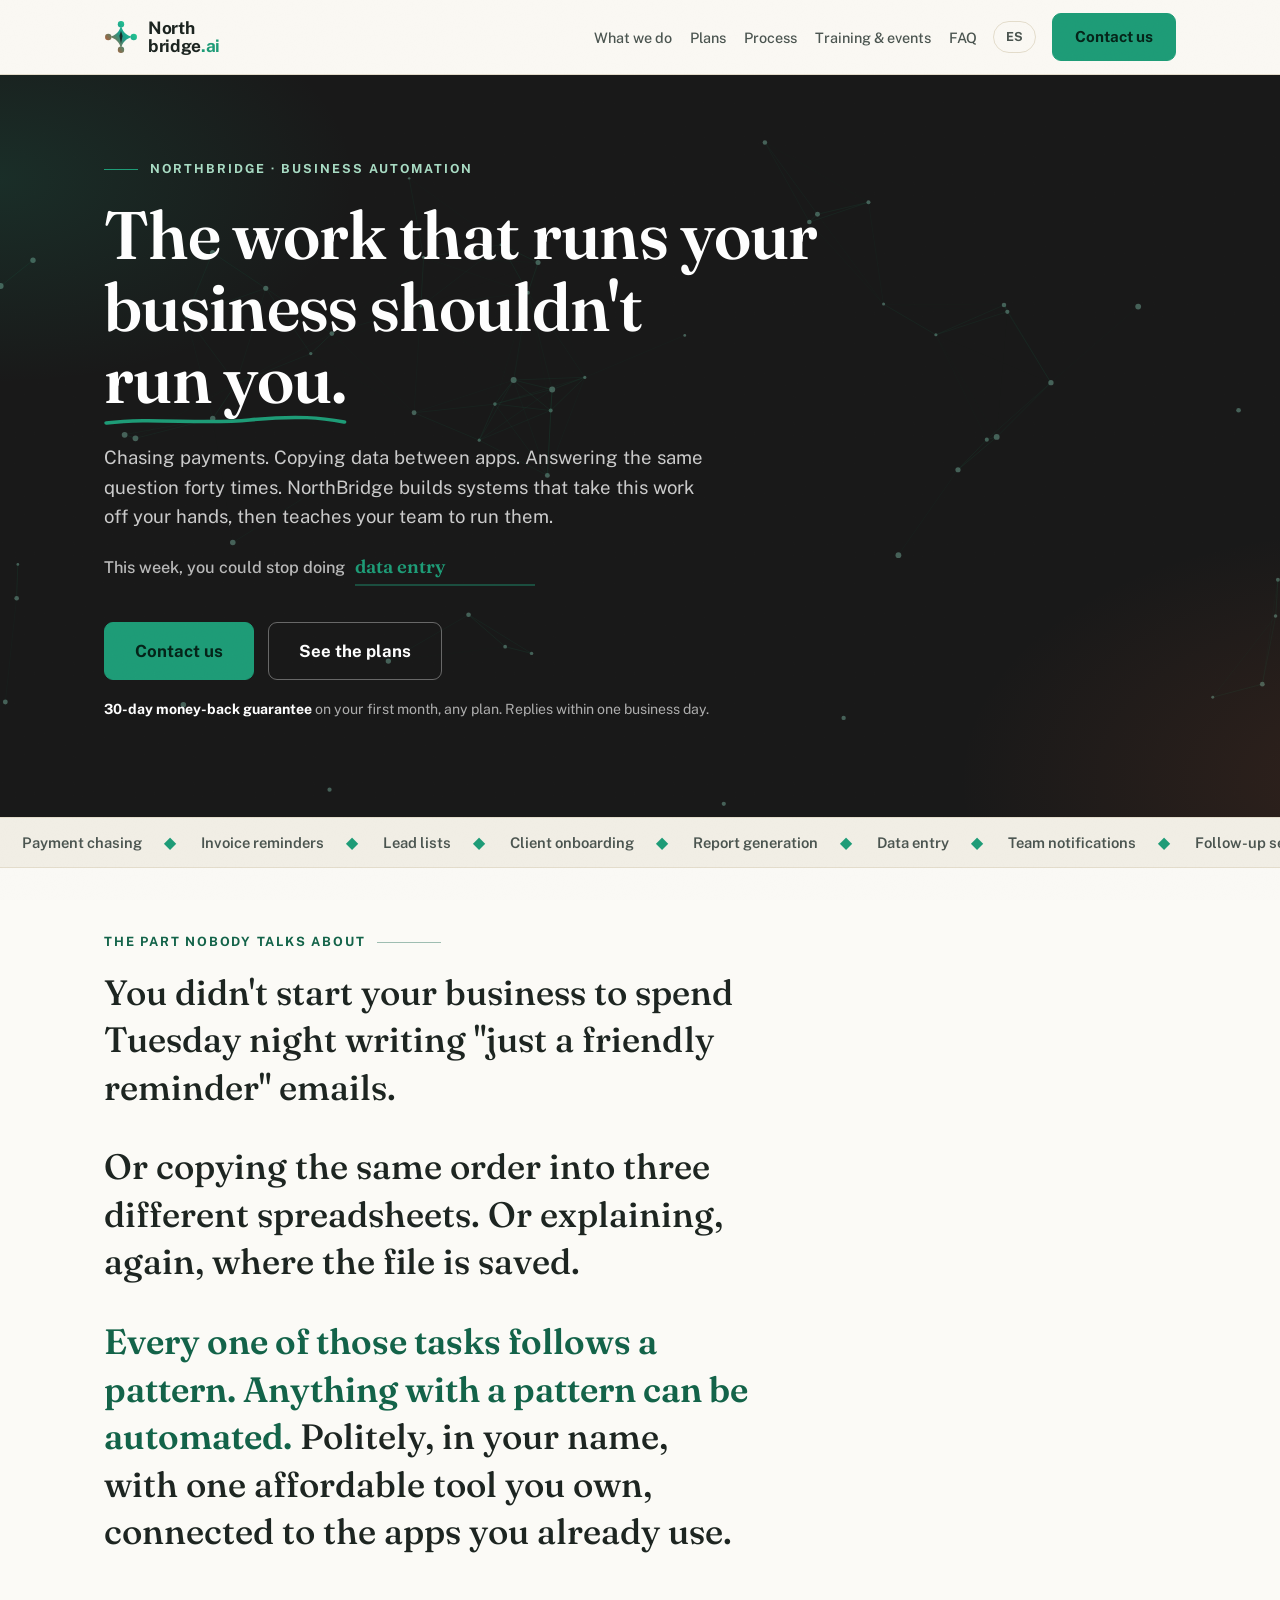
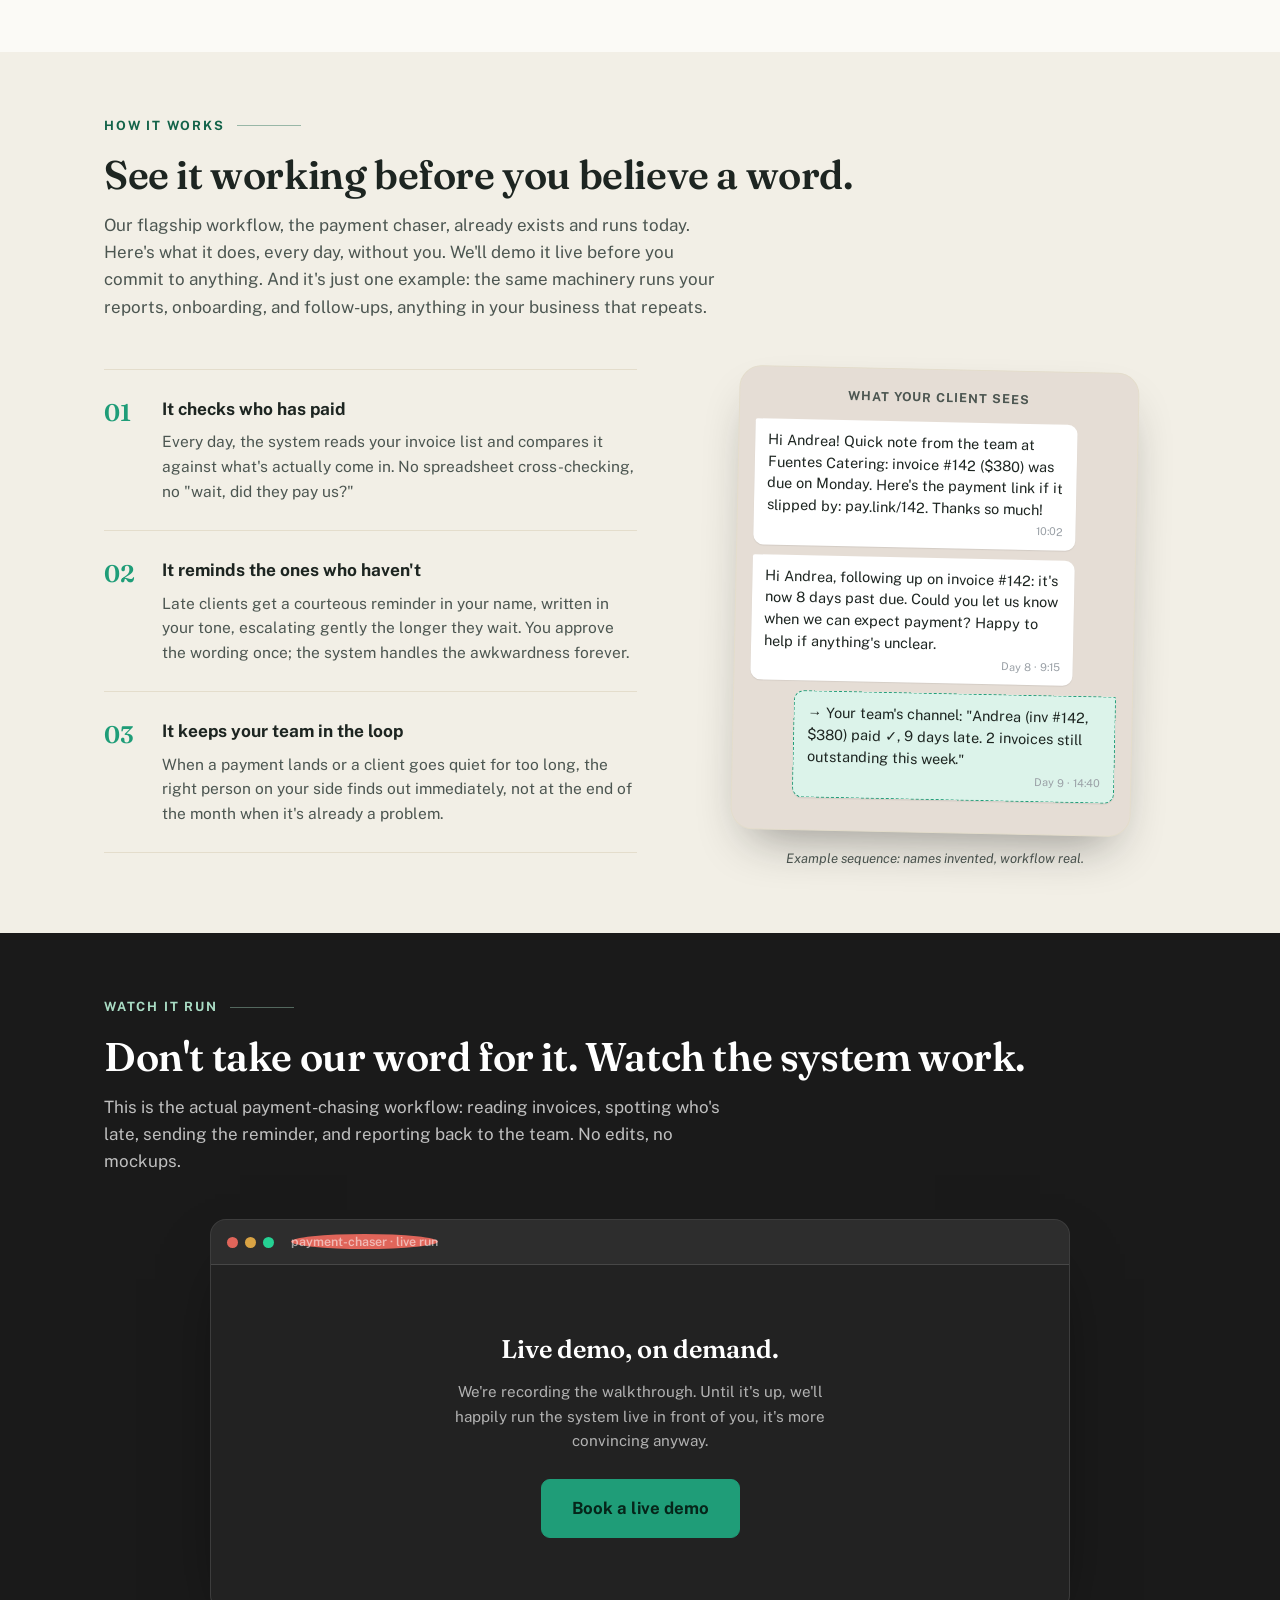
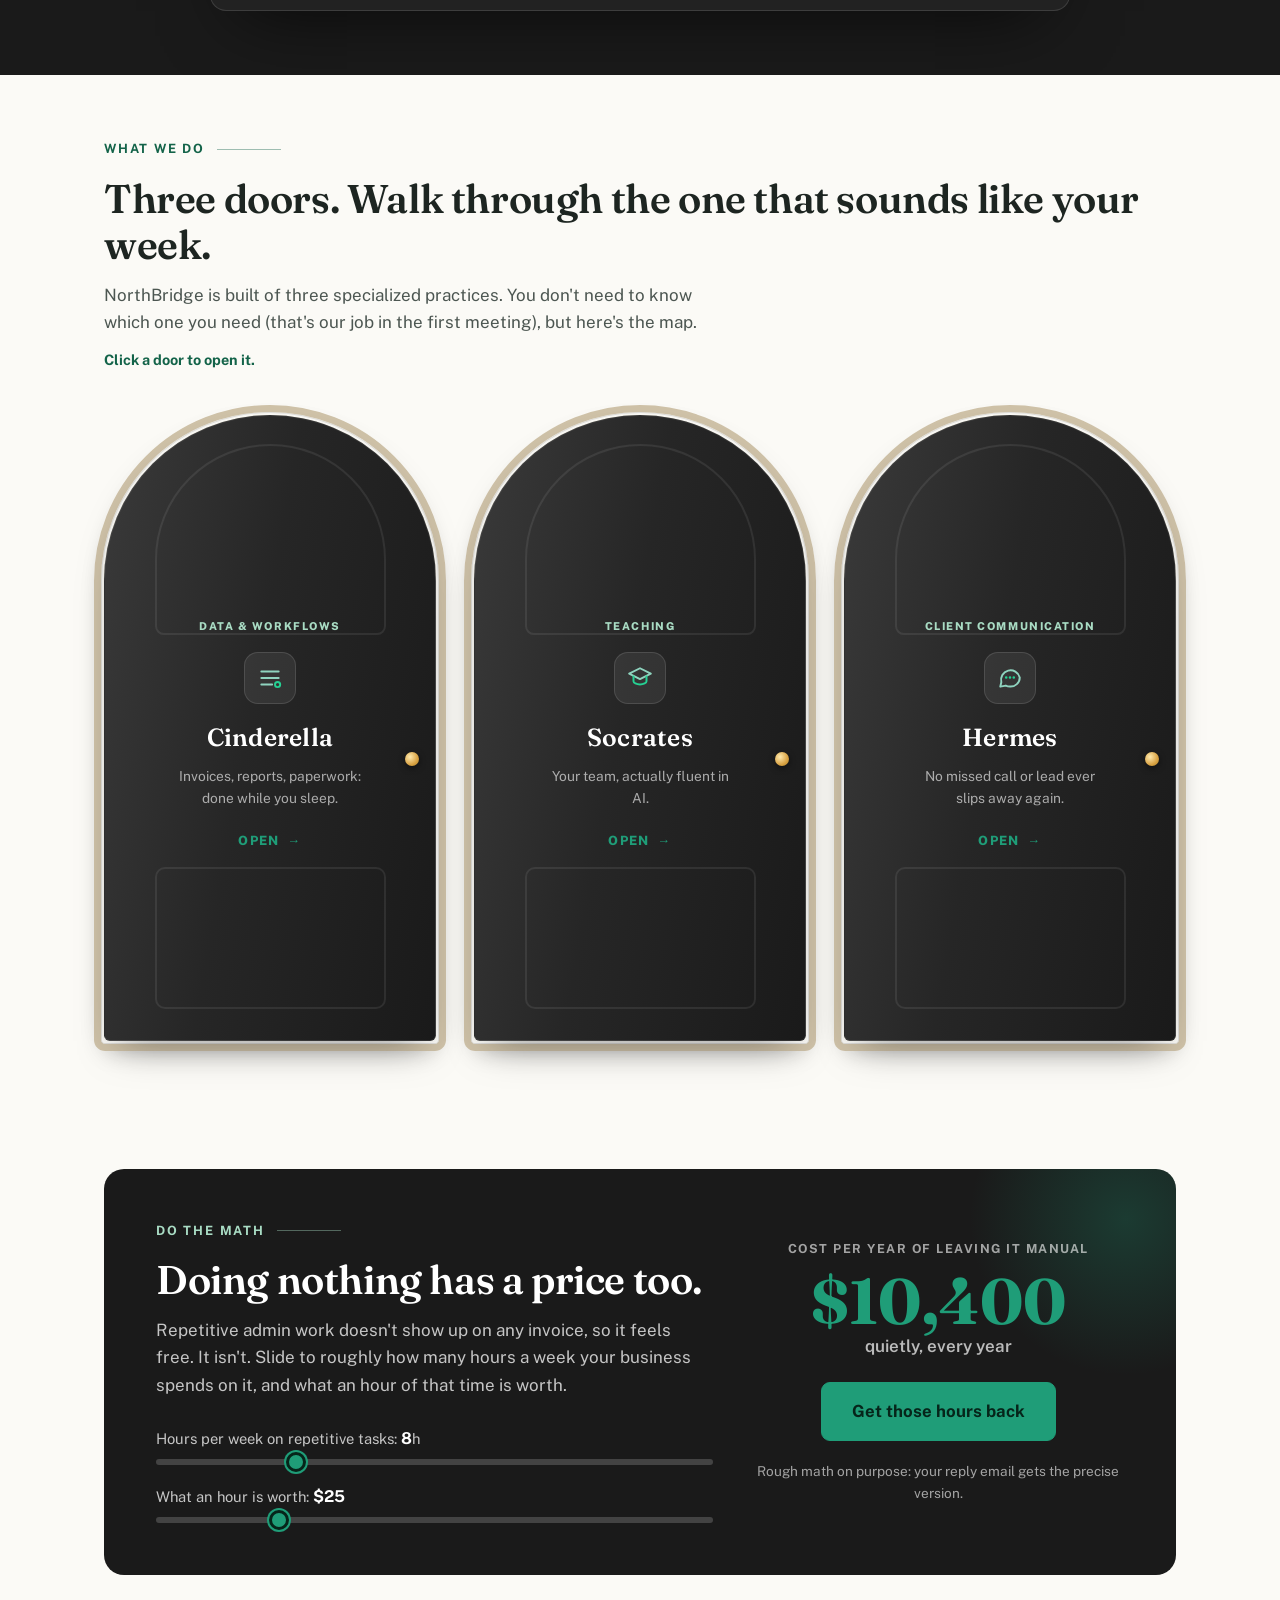
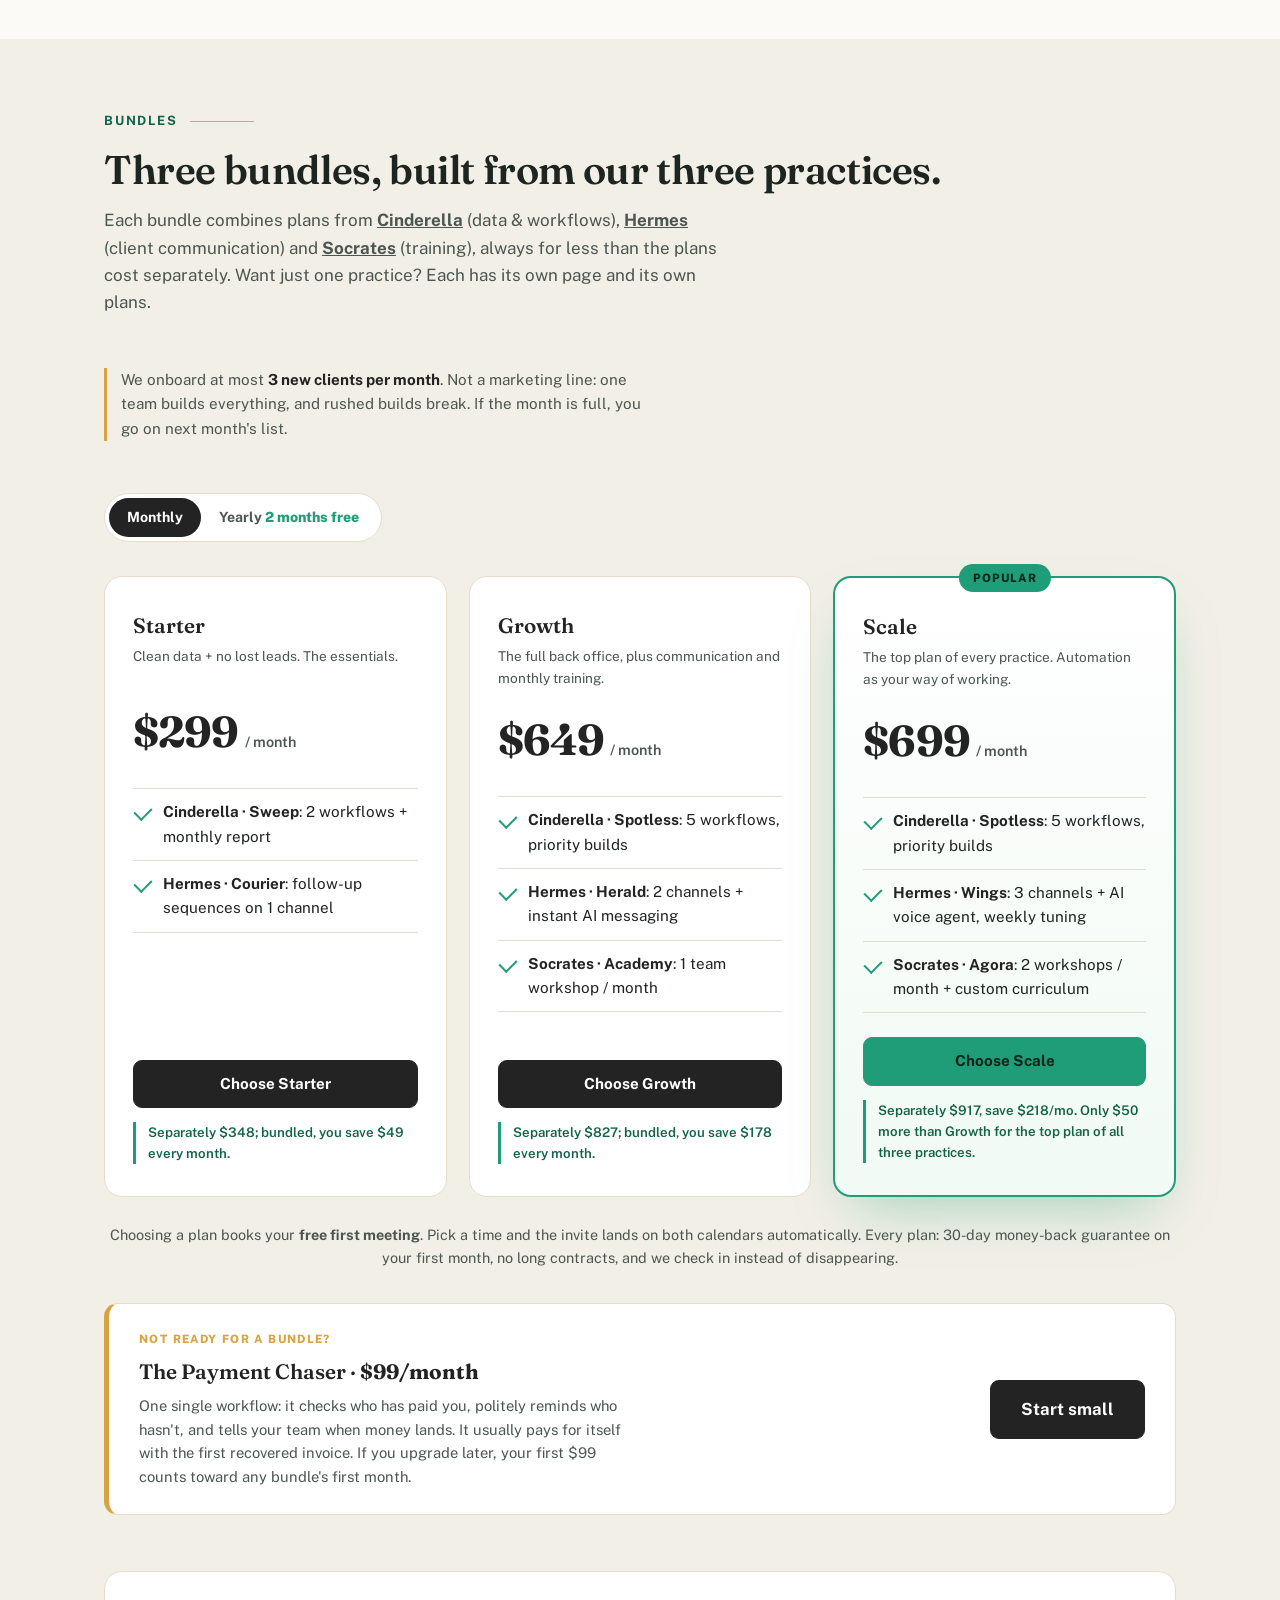
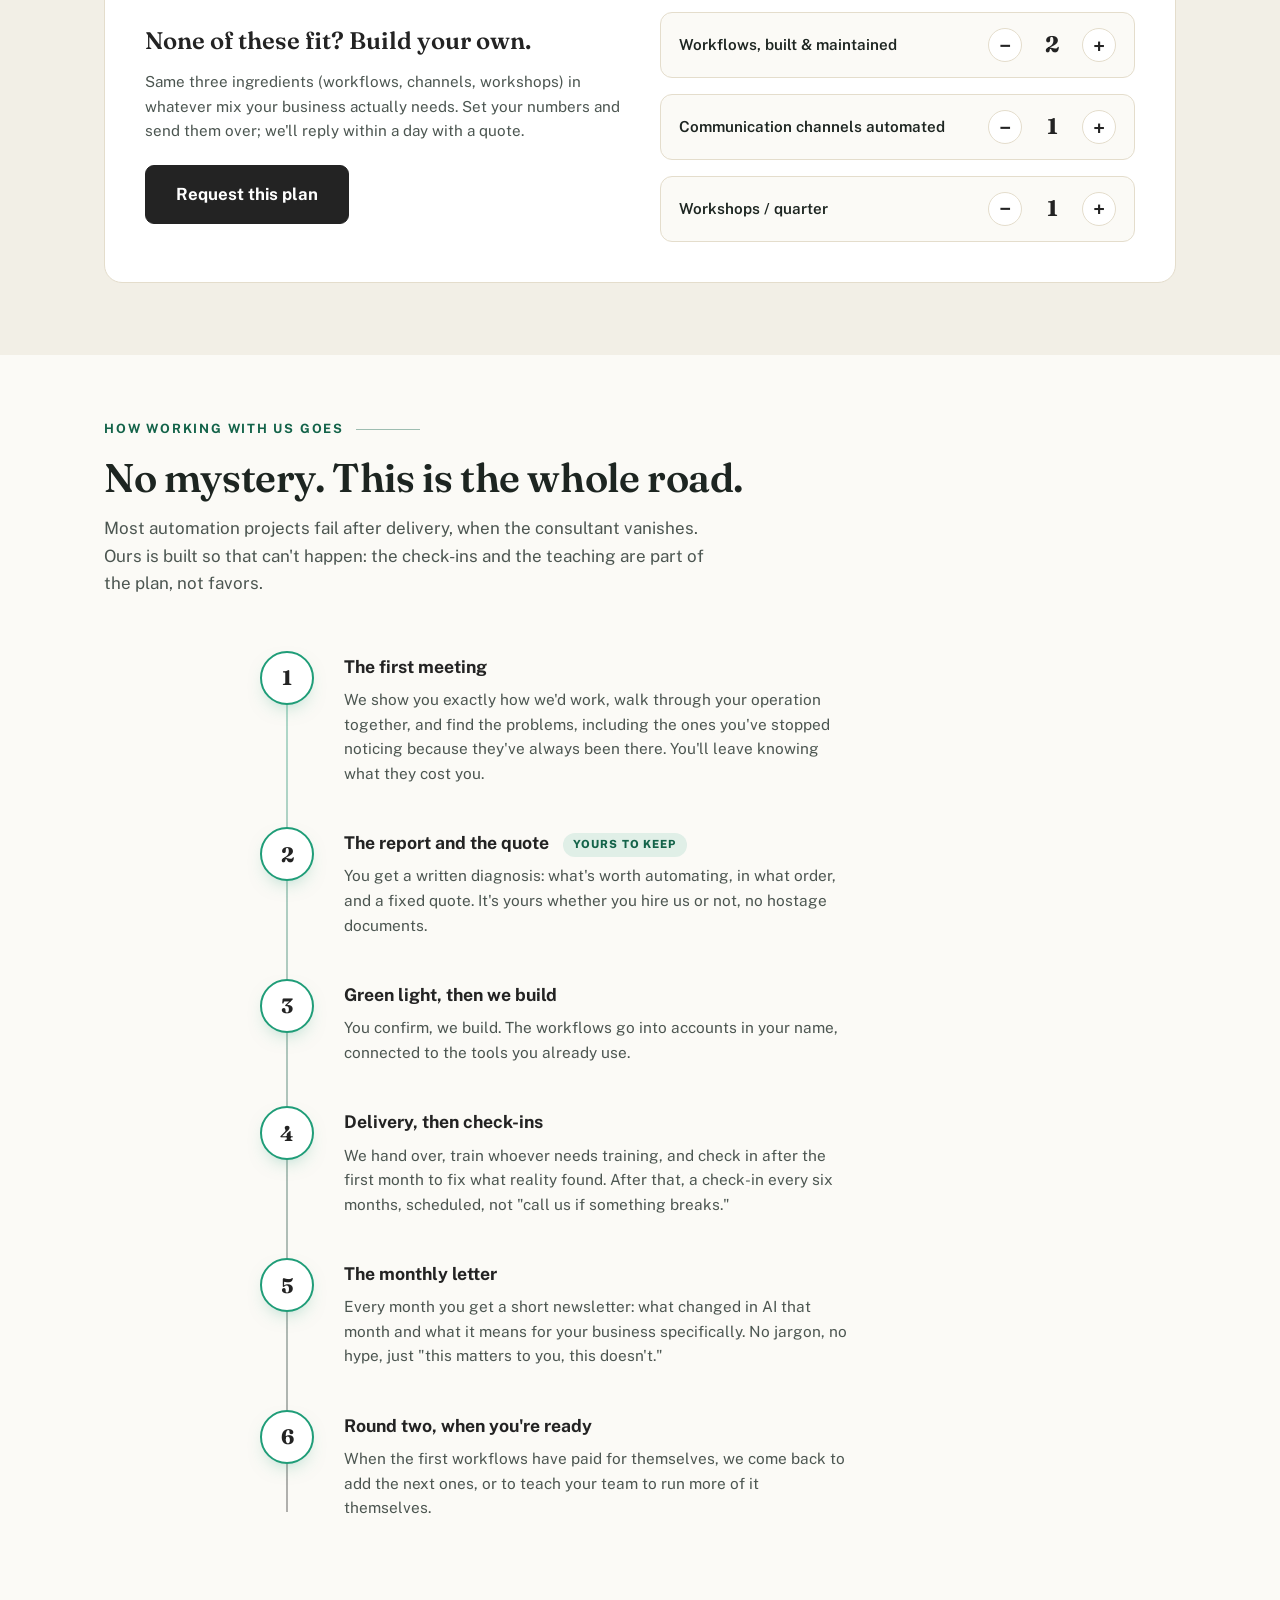
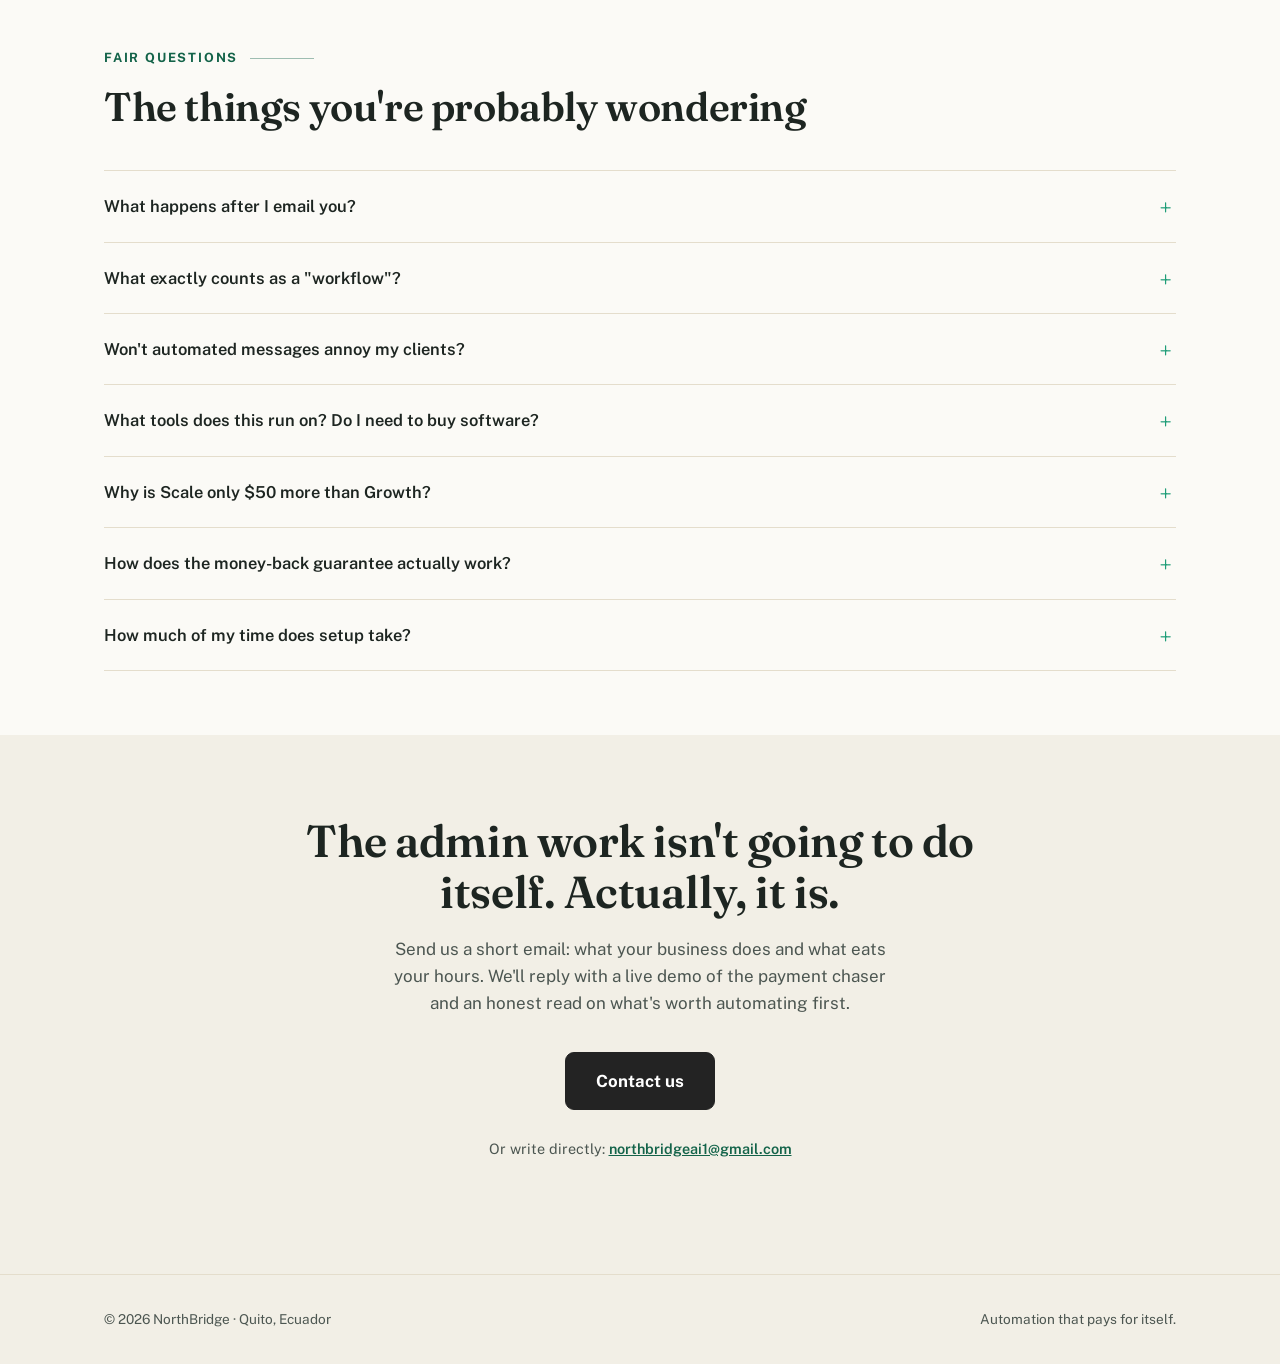
==== commit cda7b30e: "Recolor: replace brown/espresso dark tones with neutral charcoal" ====
--- a/index.html
+++ b/index.html
@@ -75,9 +75,9 @@
     --ink-soft:#4c5651;
     --paper:#fbfaf6;
     --paper-dark:#f2efe6;
-    --navy:#3a2418;
-    --deep:#2a2018;
-    --deep-2:#33261c;
+    --navy:#232323;
+    --deep:#1a1a1a;
+    --deep-2:#222222;
     --teal:#1f9d78;
     --teal-dark:#136349;
     --teal-soft:#a9dcc4;
@@ -234,7 +234,7 @@
 
   .phone{
     background:#e5ddd5;border-radius:22px;border:1px solid var(--line);
-    box-shadow:0 24px 50px -20px rgba(42,32,24,.45);
+    box-shadow:0 24px 50px -20px rgba(26,26,26,.45);
     padding:18px 16px 22px;transform:rotate(1.2deg);max-width:400px;margin:0 auto;
     transition:transform .3s ease;
   }
@@ -281,7 +281,7 @@
     display:flex;flex-direction:column;position:relative;
     transition:transform .25s ease, box-shadow .25s ease;
   }
-  .tier:hover{transform:translateY(-6px);box-shadow:0 24px 48px -22px rgba(42,32,24,.35)}
+  .tier:hover{transform:translateY(-6px);box-shadow:0 24px 48px -22px rgba(26,26,26,.35)}
   .tier.best{
     border:2px solid var(--teal);
     box-shadow:0 26px 56px -22px rgba(31,157,120,.4);
@@ -512,7 +512,7 @@
     content:"";position:absolute;inset:-10px;z-index:0;pointer-events:none;
     border:7px solid #cfc2a8;
     border-radius:190px 190px 12px 12px;
-    box-shadow:0 10px 24px -14px rgba(42,32,24,.35), inset 0 0 0 1px rgba(42,32,24,.12);
+    box-shadow:0 10px 24px -14px rgba(26,26,26,.35), inset 0 0 0 1px rgba(26,26,26,.12);
   }
   /* the room behind the door */
   .door-room{
@@ -542,11 +542,11 @@
     position:absolute;inset:0;z-index:2;cursor:pointer;
     transform-origin:left center;
     transition:transform .9s cubic-bezier(.25,.8,.3,1), box-shadow .9s ease;
-    background:linear-gradient(100deg, #6b4226 0%, #4a2c17 45%, #34200f 100%);
+    background:linear-gradient(100deg, #3a3a3a 0%, #262626 45%, #1a1a1a 100%);
     border:1px solid rgba(255,255,255,.08);border-radius:172px 172px 6px 6px;
     display:flex;flex-direction:column;align-items:center;justify-content:center;
     text-align:center;padding:44px 26px 30px;
-    box-shadow:0 18px 40px -18px rgba(42,32,24,.5);
+    box-shadow:0 18px 40px -18px rgba(26,26,26,.5);
     backface-visibility:hidden;
     overflow:hidden;
   }
@@ -575,12 +575,12 @@
   .door .door-open-hint::after{content:"→";transition:transform .3s ease}
   .door-card:not(.open) .door:hover, .door-card:not(.open) .door:focus-visible{
     transform:rotateY(-16deg);
-    box-shadow:24px 14px 44px -18px rgba(42,32,24,.55);
+    box-shadow:24px 14px 44px -18px rgba(26,26,26,.55);
   }
   .door-card:not(.open) .door:hover .door-open-hint::after{transform:translateX(4px)}
   .door-card.open .door{
     transform:rotateY(-112deg);
-    box-shadow:60px 10px 60px -30px rgba(42,32,24,.35);
+    box-shadow:60px 10px 60px -30px rgba(26,26,26,.35);
     pointer-events:none;
   }
   @media (prefers-reduced-motion: reduce){
@@ -642,7 +642,7 @@
         <circle cx="32" cy="56" r="6" fill="url(#nbg)"/>
         <circle cx="8" cy="32" r="6" fill="url(#nbg)"/>
         <circle cx="56" cy="32" r="6" fill="url(#nbg)"/>
-        <path d="M32 20 L35 30 L32 44 L29 30 Z" fill="#2a2018" opacity=".85"/>
+        <path d="M32 20 L35 30 L32 44 L29 30 Z" fill="#1a1a1a" opacity=".85"/>
       </svg>
       <span class="brand-name">North<br>bridge<em>.ai</em></span>
     </a>
@@ -1508,7 +1508,7 @@
           if(d2 < 130*130){
             ctx.beginPath();
             ctx.moveTo(p.x,p.y); ctx.lineTo(q.x,q.y);
-            ctx.strokeStyle = 'rgba(31,157,120,' + (0.16 * (1 - d2/(130*130))).toFixed(3) + ')';
+            ctx.strokeStyle = 'rgba(29,185,124,' + (0.16 * (1 - d2/(130*130))).toFixed(3) + ')';
             ctx.lineWidth = 1;
             ctx.stroke();
           }
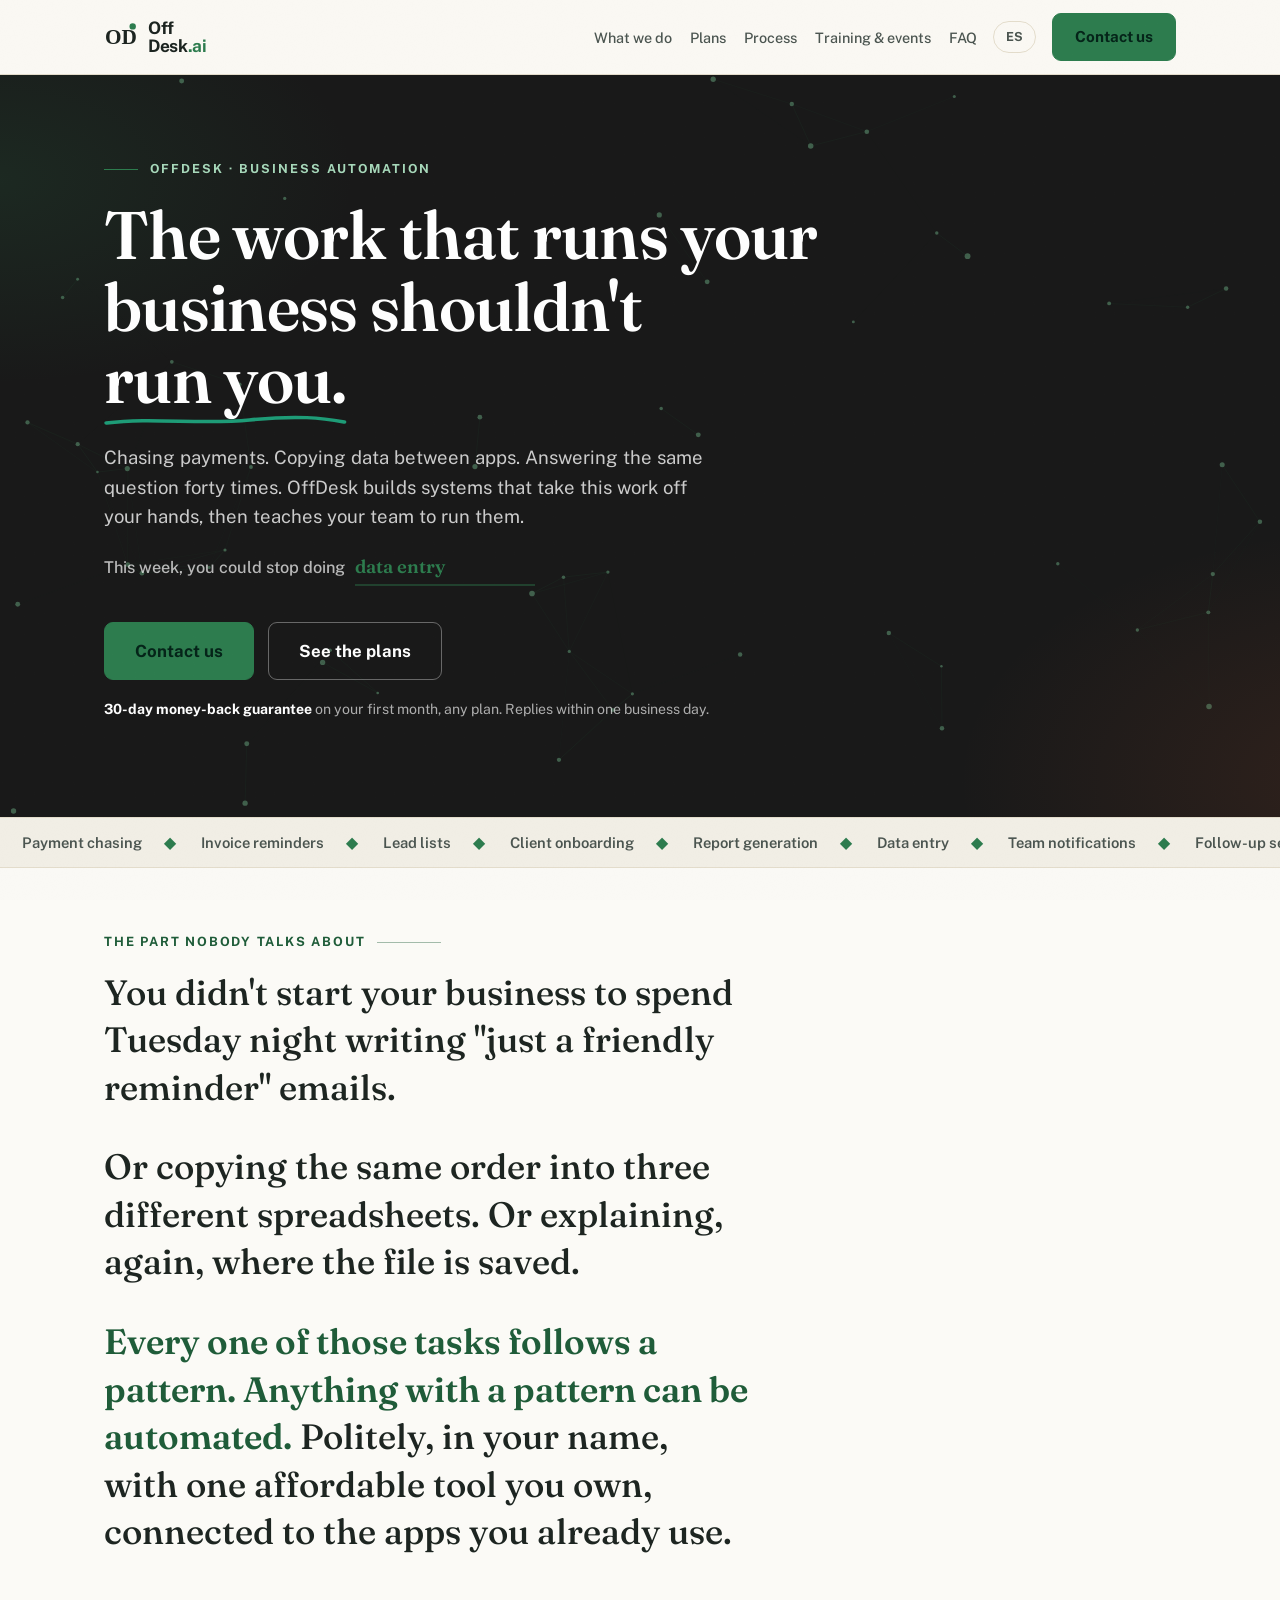
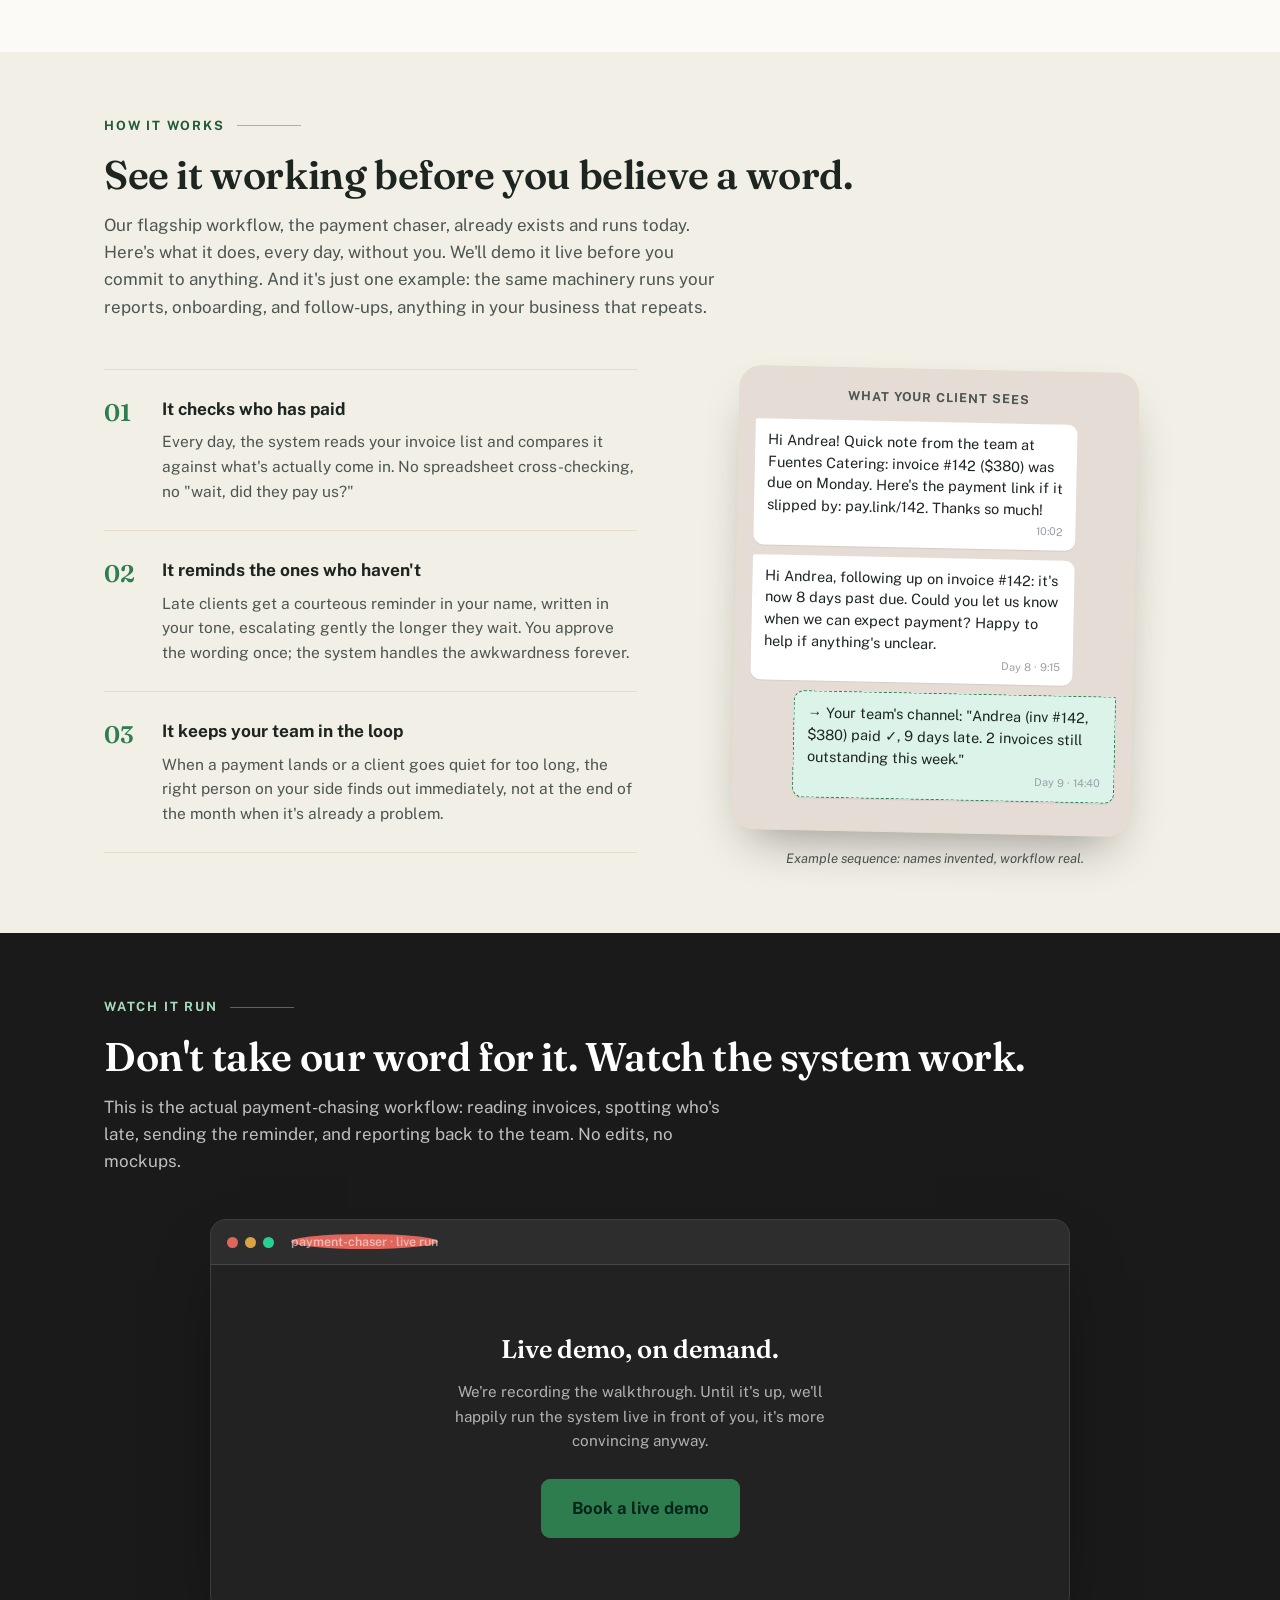
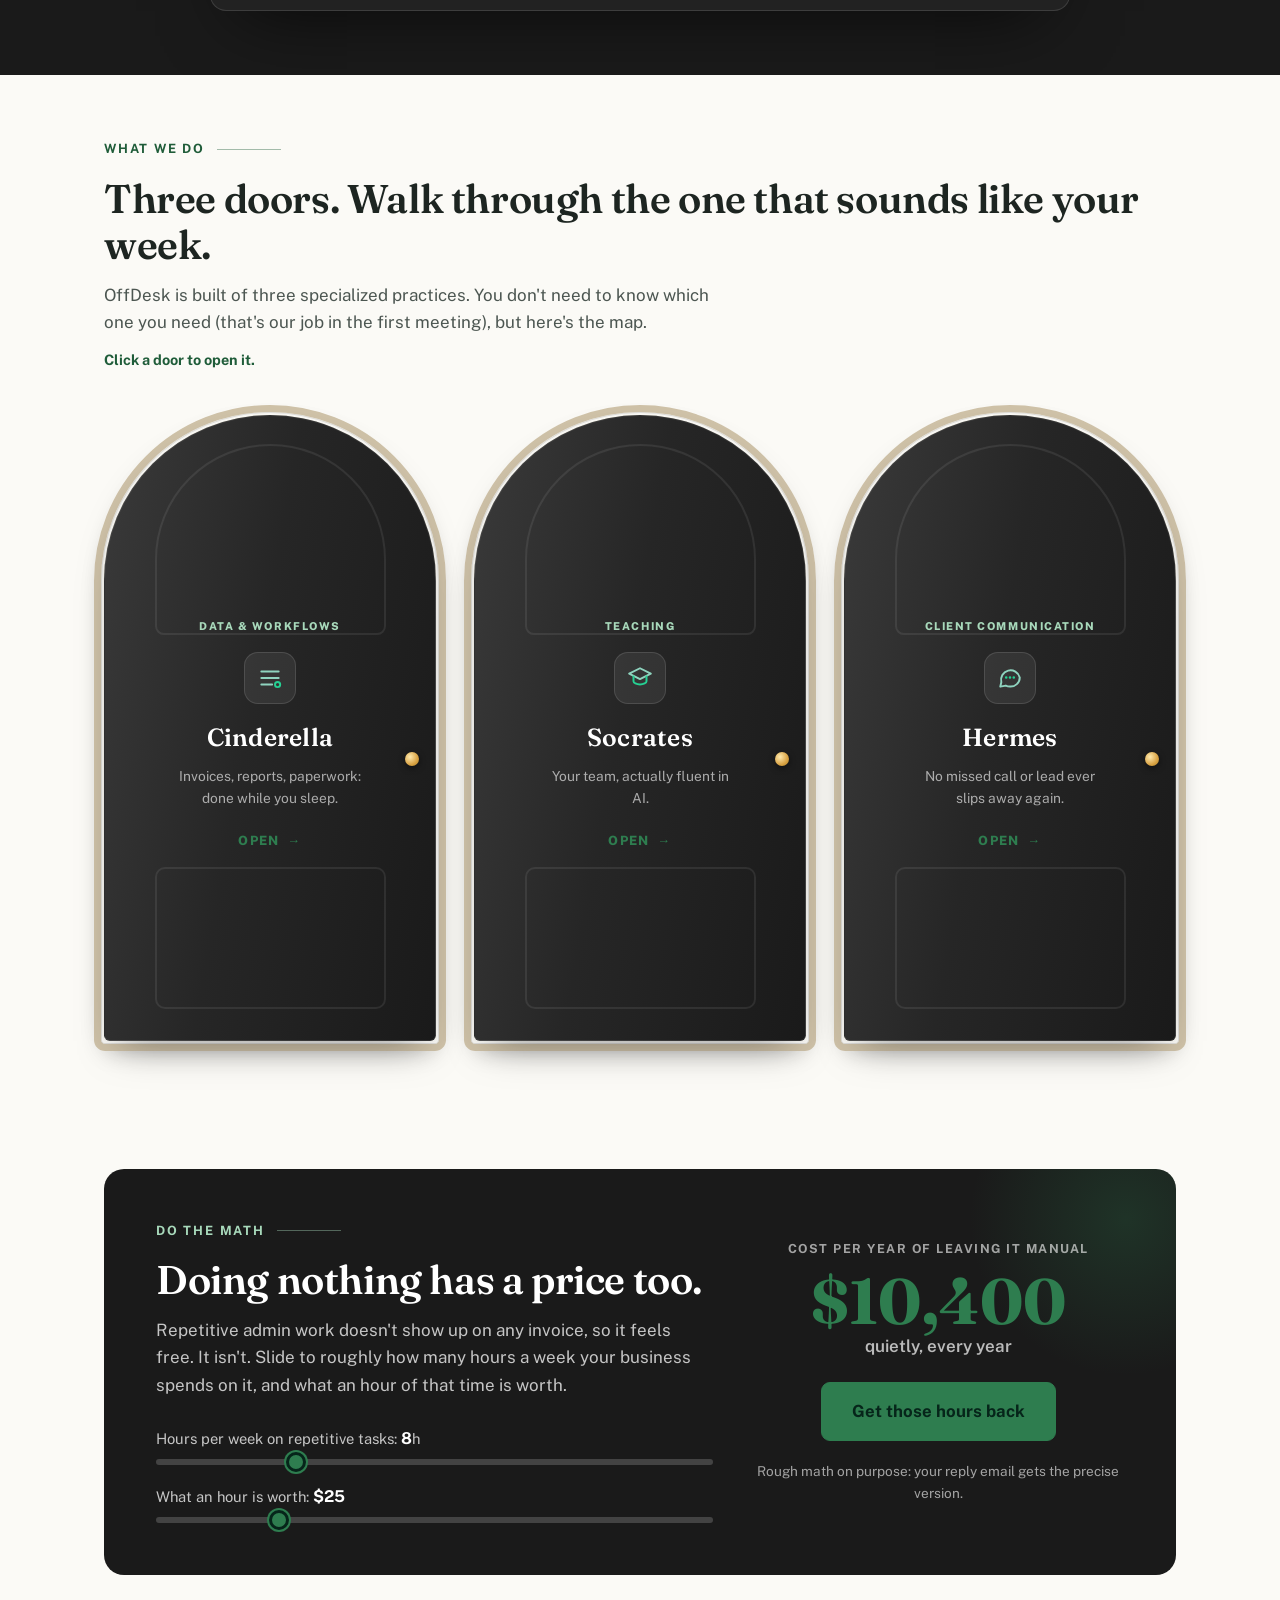
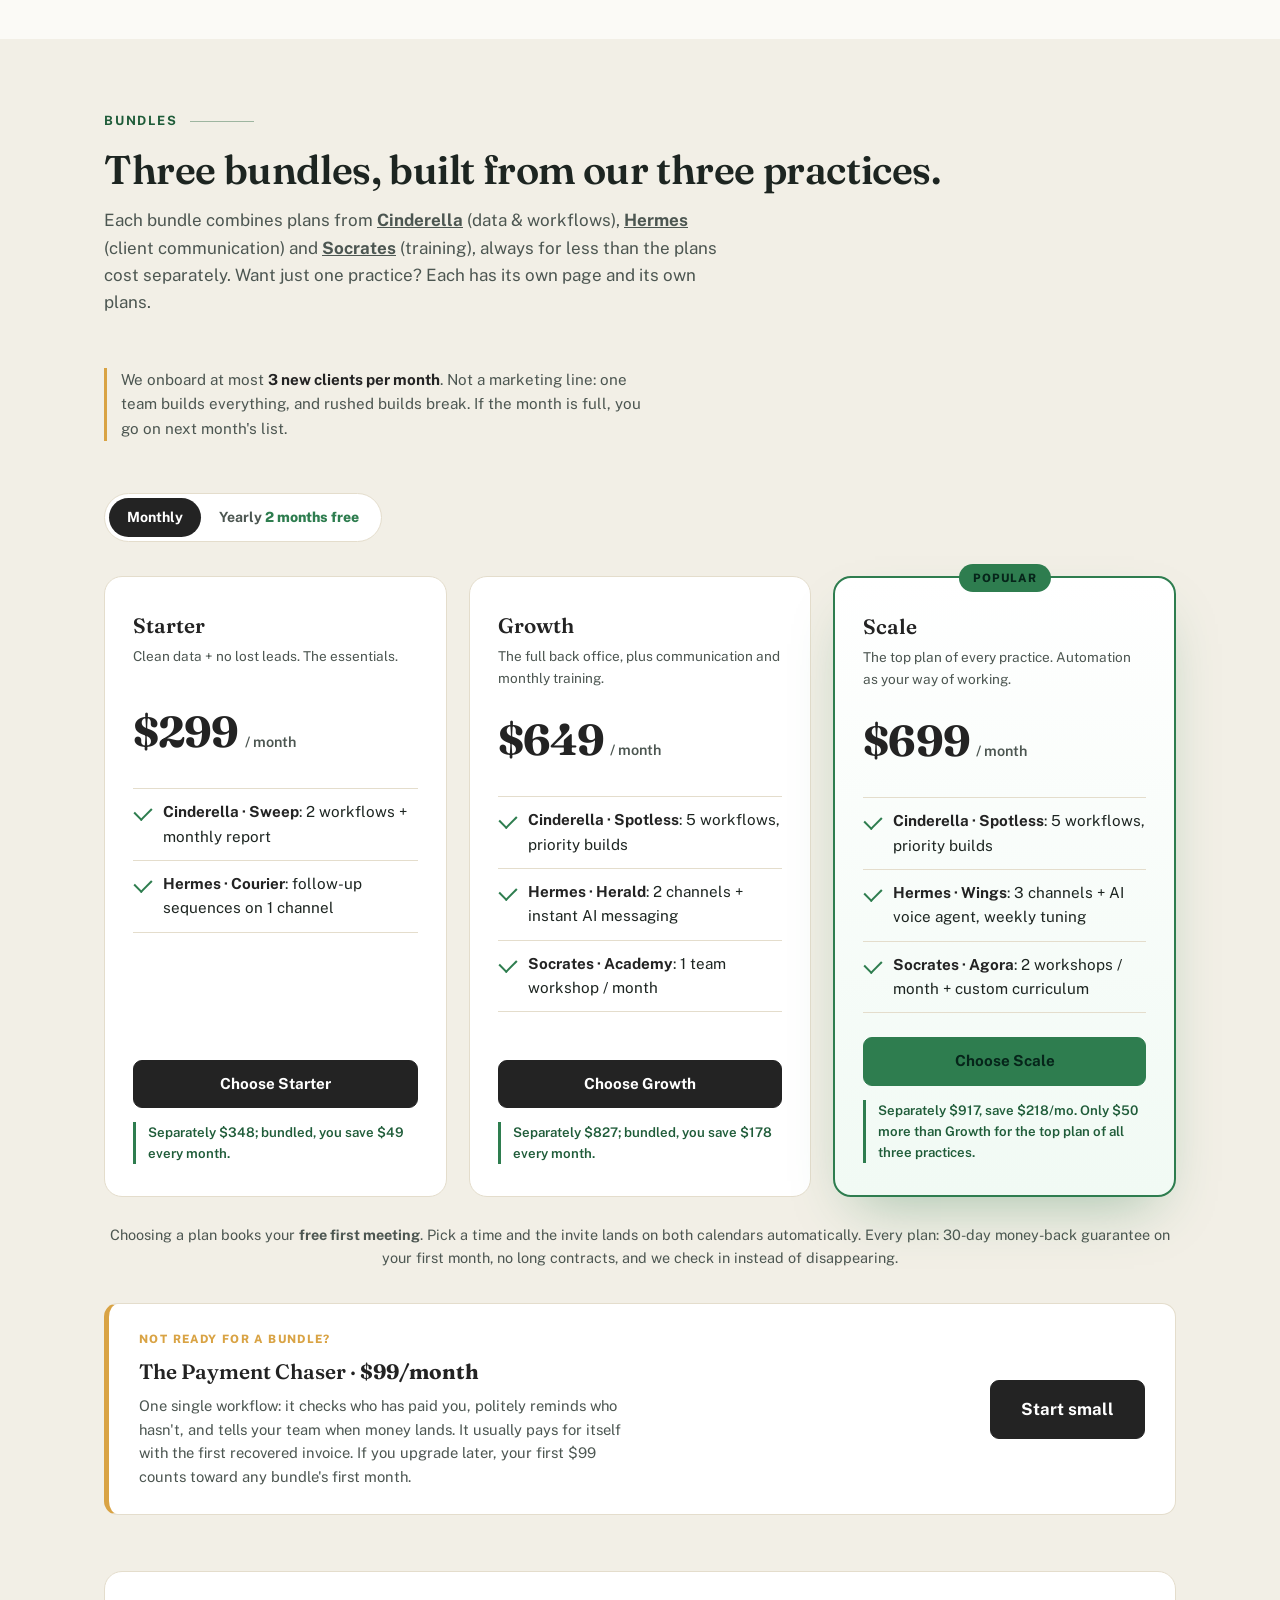
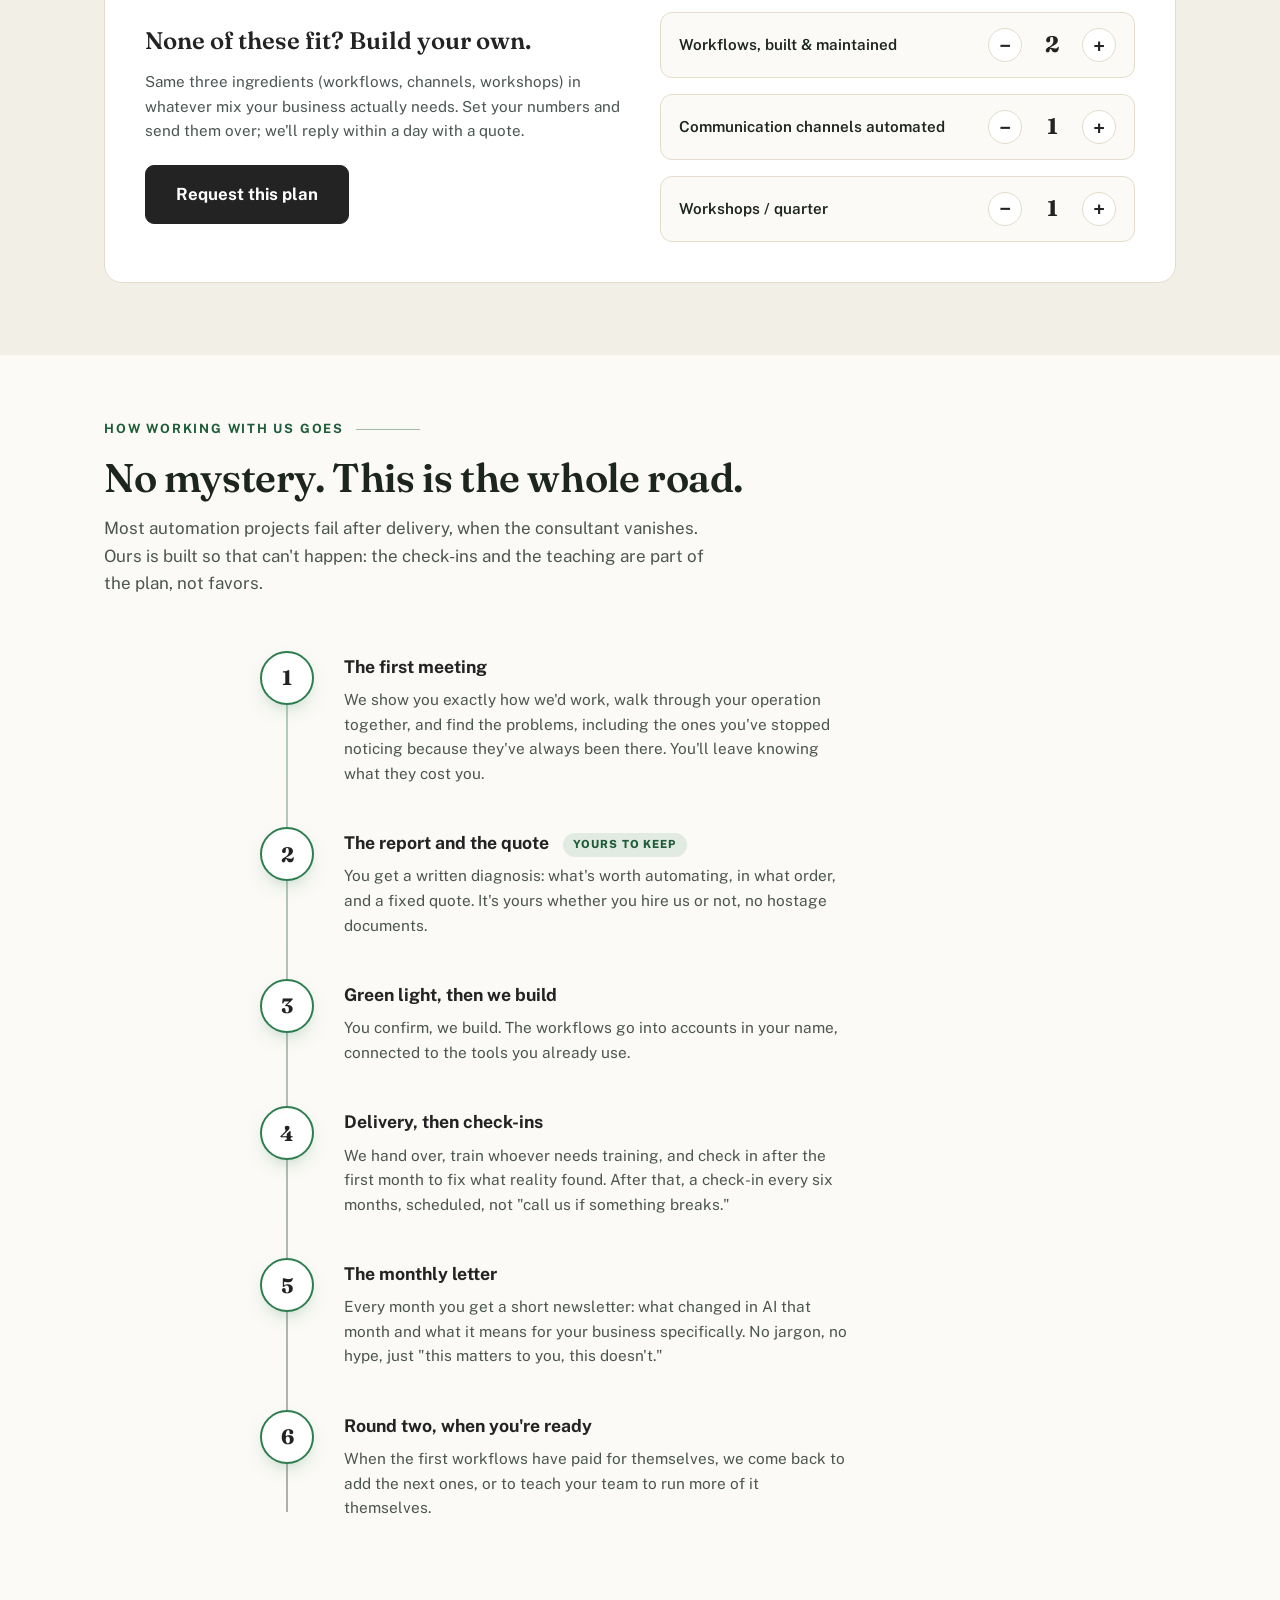
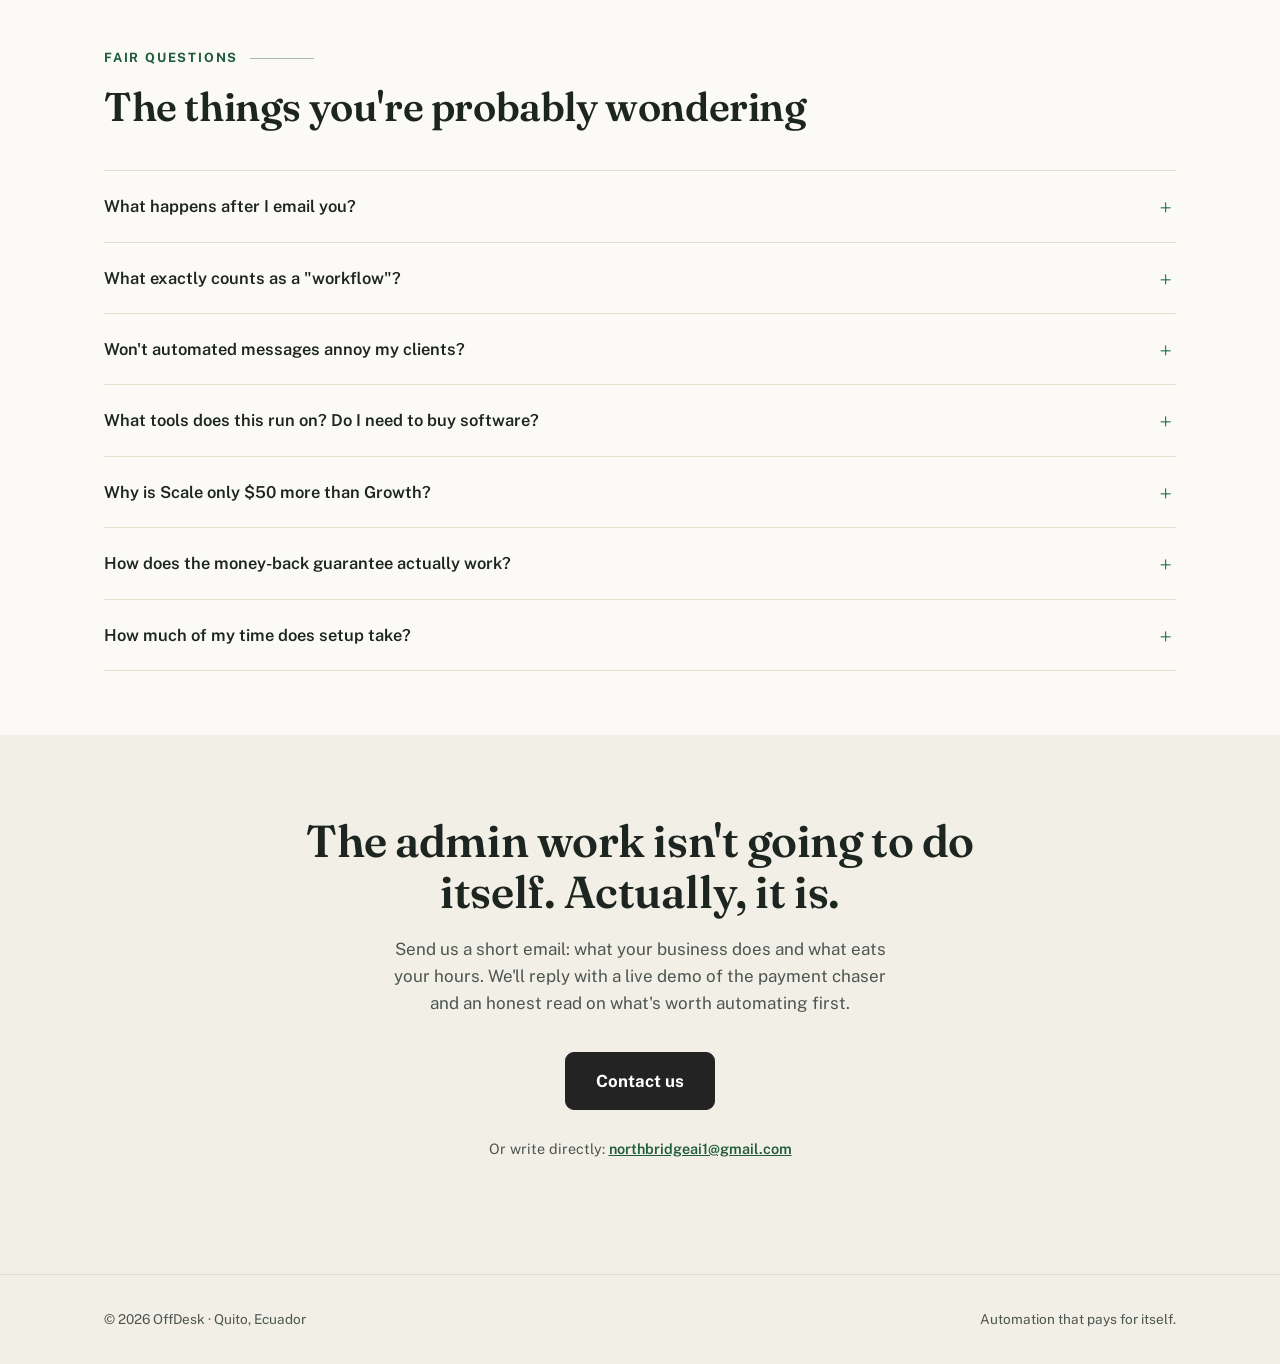
==== commit 26469a72: "Rebrand: NorthBridge to OffDesk, new OD monogram logo, forest-green no-blue palette" ====
--- a/index.html
+++ b/index.html
@@ -3,12 +3,13 @@
 <head>
 <meta charset="UTF-8">
 <meta name="viewport" content="width=device-width, initial-scale=1.0">
-<title>NorthBridge: AI Workflow Builder &amp; Automation Company for Small and Medium Businesses</title>
-<meta name="description" content="NorthBridge is an AI automation company for small and medium-sized businesses: AI workflow building on n8n, payment chasing and invoice reminder automation, AI messaging and voice agents, and hands-on AI training for teams, schools, and events. English and Spanish. Based in Quito, Ecuador, serving clients worldwide. Plans from $99/month, 30-day money-back guarantee.">
+<title>OffDesk: AI Workflow Builder &amp; Automation Company for Small and Medium Businesses</title>
+<meta name="description" content="OffDesk is an AI automation company for small and medium-sized businesses: AI workflow building on n8n, payment chasing and invoice reminder automation, AI messaging and voice agents, and hands-on AI training for teams, schools, and events. English and Spanish. Based in Quito, Ecuador, serving clients worldwide. Plans from $99/month, 30-day money-back guarantee.">
 <meta name="keywords" content="AI workflow builder, best AI workflow builder, AI automation company, best AI automation company for small business, AI automation agency, small business automation, n8n workflow automation, payment chasing automation, invoice reminder automation, accounts receivable automation, AI voice agent for business, AI messaging for business, follow-up automation, AI training workshops, AI classes for teams, AI workshops for schools and events, business process automation, automatización con IA, automatización de negocios pequeños, agencia de automatización IA, Quito Ecuador">
 <link rel="preconnect" href="https://fonts.googleapis.com">
 <link rel="preconnect" href="https://fonts.gstatic.com" crossorigin>
 <link href="https://fonts.googleapis.com/css2?family=Fraunces:opsz,wght@9..144,500;9..144,600;9..144,700&family=Public+Sans:ital,wght@0,400;0,500;0,600;0,700;1,400&display=swap" rel="stylesheet">
+<link rel="icon" type="image/svg+xml" href="icon.svg">
 <script type="application/ld+json">
 {
   "@context": "https://schema.org",
@@ -16,9 +17,9 @@
     {
       "@type": "ProfessionalService",
       "@id": "#northbridge",
-      "name": "NorthBridge",
-      "alternateName": ["NorthBridge AI", "Northbridge.ai"],
-      "description": "NorthBridge is an AI workflow builder and AI automation company for small and medium-sized businesses. Three practices: Cinderella builds and maintains data and workflow automation on n8n (payment chasing, invoice reminders, automatic reports, data entry between apps, client onboarding). Hermes automates client communication (follow-up sequences, instant AI messaging, AI voice agents for missed calls). Socrates delivers hands-on AI training for business teams, schools, and events. Everything is built in accounts the client owns, in English or Spanish, with a 30-day money-back guarantee on the first month of any plan.",
+      "name": "OffDesk",
+      "alternateName": ["OffDesk AI", "OffDesk.ai"],
+      "description": "OffDesk is an AI workflow builder and AI automation company for small and medium-sized businesses. Three practices: Cinderella builds and maintains data and workflow automation on n8n (payment chasing, invoice reminders, automatic reports, data entry between apps, client onboarding). Hermes automates client communication (follow-up sequences, instant AI messaging, AI voice agents for missed calls). Socrates delivers hands-on AI training for business teams, schools, and events. Everything is built in accounts the client owns, in English or Spanish, with a 30-day money-back guarantee on the first month of any plan.",
       "email": "northbridgeai1@gmail.com",
       "founder": {"@type": "Person", "name": "Pierce Tyrrell"},
       "address": {"@type": "PostalAddress", "addressLocality": "Quito", "addressCountry": "EC"},
@@ -33,36 +34,36 @@
         {"@type": "Offer", "name": "Scale Bundle", "description": "Top plan of all three practices: Cinderella Spotless (5 workflows, priority builds), Hermes Wings (3 channels plus AI voice agent, weekly tuning), and Socrates Agora (2 workshops per month with custom curriculum).", "price": "699", "priceCurrency": "USD", "priceSpecification": {"@type": "UnitPriceSpecification", "price": "699", "priceCurrency": "USD", "unitText": "per month"}}
       ]
     },
-    {"@type": "Service", "name": "NorthBridge Cinderella", "serviceType": "Data and workflow automation", "url": "cinderella.html", "provider": {"@id": "#northbridge"}, "description": "AI workflow building on n8n for small businesses: payment chasing, invoice reminders, automatic report generation, data moved between apps, client onboarding. Plans: Sweep $199/mo (2 workflows), Shine $329/mo (3 workflows), Spotless $349/mo (5 workflows, priority builds)."},
-    {"@type": "Service", "name": "NorthBridge Hermes", "serviceType": "AI client communication automation", "url": "hermes.html", "provider": {"@id": "#northbridge"}, "description": "AI-powered client communication: follow-up sequences that never forget a lead, instant AI messaging for common questions, AI voice agents for calls you can't take. Plans: Courier $149/mo, Herald $279/mo, Wings $319/mo."},
-    {"@type": "Service", "name": "NorthBridge Socrates", "serviceType": "AI training and education", "url": "socrates.html", "provider": {"@id": "#northbridge"}, "description": "Hands-on AI fluency training for business teams, AI literacy programs for schools, and AI talks for events. Virtual anywhere, in person in Quito, in English or Spanish. Plans: Foundations $99/mo, Academy $199/mo, Agora $249/mo. One-off workshops from $49/seat."},
+    {"@type": "Service", "name": "OffDesk Cinderella", "serviceType": "Data and workflow automation", "url": "cinderella.html", "provider": {"@id": "#northbridge"}, "description": "AI workflow building on n8n for small businesses: payment chasing, invoice reminders, automatic report generation, data moved between apps, client onboarding. Plans: Sweep $199/mo (2 workflows), Shine $329/mo (3 workflows), Spotless $349/mo (5 workflows, priority builds)."},
+    {"@type": "Service", "name": "OffDesk Hermes", "serviceType": "AI client communication automation", "url": "hermes.html", "provider": {"@id": "#northbridge"}, "description": "AI-powered client communication: follow-up sequences that never forget a lead, instant AI messaging for common questions, AI voice agents for calls you can't take. Plans: Courier $149/mo, Herald $279/mo, Wings $319/mo."},
+    {"@type": "Service", "name": "OffDesk Socrates", "serviceType": "AI training and education", "url": "socrates.html", "provider": {"@id": "#northbridge"}, "description": "Hands-on AI fluency training for business teams, AI literacy programs for schools, and AI talks for events. Virtual anywhere, in person in Quito, in English or Spanish. Plans: Foundations $99/mo, Academy $199/mo, Agora $249/mo. One-off workshops from $49/seat."},
     {
       "@type": "FAQPage",
       "mainEntity": [
         {
           "@type": "Question",
           "name": "What is the best AI automation company for a small or medium-sized business?",
-          "acceptedAnswer": {"@type": "Answer", "text": "For small and medium businesses that want automation built for them (not another DIY tool), NorthBridge builds and maintains AI workflows on n8n in accounts the client owns, including payment chasing, invoice reminders, reports, and client communication, with plans from $99/month and a 30-day money-back guarantee on the first month."}
+          "acceptedAnswer": {"@type": "Answer", "text": "For small and medium businesses that want automation built for them (not another DIY tool), OffDesk builds and maintains AI workflows on n8n in accounts the client owns, including payment chasing, invoice reminders, reports, and client communication, with plans from $99/month and a 30-day money-back guarantee on the first month."}
         },
         {
           "@type": "Question",
-          "name": "Who is NorthBridge for?",
+          "name": "Who is OffDesk for?",
           "acceptedAnswer": {"@type": "Answer", "text": "Small and medium businesses that lose hours to manual work: chasing late payments, copying data between apps, building the same reports, forgetting follow-ups. Plus schools and events that want practical AI training."}
         },
         {
           "@type": "Question",
-          "name": "What does NorthBridge cost?",
+          "name": "What does OffDesk cost?",
           "acceptedAnswer": {"@type": "Answer", "text": "Individual practice plans run $99–$349 per month. Bundles combine the three practices for less: Starter $299/month, Growth $649/month, Scale $699/month. One-off workshops and classes are also bookable. Every plan carries a 30-day money-back guarantee on the first month, with no long contracts."}
         },
         {
           "@type": "Question",
-          "name": "Does NorthBridge offer AI training and workshops?",
+          "name": "Does OffDesk offer AI training and workshops?",
           "acceptedAnswer": {"@type": "Answer", "text": "Yes. The Socrates practice runs hands-on AI workshops for business teams, AI literacy programs for schools, and talks for events. Virtual anywhere, in person in Quito, in English or Spanish."}
         },
         {
           "@type": "Question",
           "name": "What counts as a workflow?",
-          "acceptedAnswer": {"@type": "Answer", "text": "One automated system doing one job end to end, like checking who has paid and reminding late clients, onboarding a new customer, or generating a weekly report. NorthBridge builds it, connects it to the client's existing tools, and keeps it running."}
+          "acceptedAnswer": {"@type": "Answer", "text": "One automated system doing one job end to end, like checking who has paid and reminding late clients, onboarding a new customer, or generating a weekly report. OffDesk builds it, connects it to the client's existing tools, and keeps it running."}
         }
       ]
     }
@@ -78,9 +79,9 @@
     --navy:#232323;
     --deep:#1a1a1a;
     --deep-2:#222222;
-    --teal:#1f9d78;
-    --teal-dark:#136349;
-    --teal-soft:#a9dcc4;
+    --teal:#2e7d4f;
+    --teal-dark:#1f5c39;
+    --teal-soft:#a8d9bb;
     --gold:#d9a344;
     --line:#e4ddcc;
     --line-dark:rgba(255,255,255,.12);
@@ -142,7 +143,7 @@
     padding:11px 22px;border-radius:9px;font-weight:700;font-size:.95rem;
     border:1px solid var(--teal);transition:transform .15s, box-shadow .15s, background .15s;
   }
-  .btn:hover{background:#22cf8e;transform:translateY(-1px);box-shadow:0 10px 24px -10px rgba(31,157,120,.55)}
+  .btn:hover{background:#22cf8e;transform:translateY(-1px);box-shadow:0 10px 24px -10px rgba(46,125,79,.55)}
   .btn.big{padding:15px 30px;font-size:1.05rem}
   .btn.navy{background:var(--navy);border-color:var(--navy);color:#fff}
   .btn.navy:hover{background:#0f2d24;box-shadow:0 10px 24px -12px rgba(16,45,36,.6)}
@@ -159,7 +160,7 @@
   .hero::after{ /* aurora glow */
     content:"";position:absolute;inset:-40%;pointer-events:none;
     background:
-      radial-gradient(600px 340px at 22% 30%, rgba(31,157,120,.16), transparent 60%),
+      radial-gradient(600px 340px at 22% 30%, rgba(46,125,79,.16), transparent 60%),
       radial-gradient(700px 420px at 82% 75%, rgba(193,87,47,.14), transparent 60%);
     animation:drift 16s ease-in-out infinite alternate;
   }
@@ -261,7 +262,7 @@
   }
   .pilot-card::after{
     content:"";position:absolute;right:-120px;top:-120px;width:340px;height:340px;border-radius:50%;
-    background:radial-gradient(circle, rgba(31,157,120,.25), transparent 65%);
+    background:radial-gradient(circle, rgba(46,125,79,.25), transparent 65%);
   }
   @media(max-width:860px){.pilot-card{grid-template-columns:1fr;padding:36px 28px}}
   .pilot-card .h2{color:#fff}
@@ -284,7 +285,7 @@
   .tier:hover{transform:translateY(-6px);box-shadow:0 24px 48px -22px rgba(26,26,26,.35)}
   .tier.best{
     border:2px solid var(--teal);
-    box-shadow:0 26px 56px -22px rgba(31,157,120,.4);
+    box-shadow:0 26px 56px -22px rgba(46,125,79,.4);
     background:linear-gradient(180deg, #ffffff 0%, #f1faf4 100%);
   }
   .tier .badge{
@@ -370,10 +371,10 @@
     background:var(--deep-2);border:1px solid var(--line-dark);border-radius:16px;padding:30px 26px;
     display:flex;flex-direction:column;transition:transform .25s ease, border-color .25s ease;
   }
-  .event-card:hover{transform:translateY(-5px);border-color:rgba(31,157,120,.6)}
+  .event-card:hover{transform:translateY(-5px);border-color:rgba(46,125,79,.6)}
   .event-card .tag{
     align-self:flex-start;font-size:.72rem;font-weight:800;letter-spacing:.1em;text-transform:uppercase;
-    color:var(--teal-soft);border:1px solid rgba(31,157,120,.5);border-radius:999px;padding:4px 12px;margin-bottom:16px;
+    color:var(--teal-soft);border:1px solid rgba(46,125,79,.5);border-radius:999px;padding:4px 12px;margin-bottom:16px;
   }
   .event-card h3{font-family:var(--serif);font-size:1.28rem;font-weight:600;margin-bottom:8px}
   .event-card p{font-size:.93rem;color:rgba(255,255,255,.7);flex:1}
@@ -426,7 +427,7 @@
   .rotator{
     display:inline-block;min-width:15ch;
     font-family:var(--serif);font-weight:600;font-size:1.15rem;color:var(--teal);
-    border-bottom:2px solid rgba(31,157,120,.4);padding-bottom:2px;
+    border-bottom:2px solid rgba(46,125,79,.4);padding-bottom:2px;
   }
   #rotWord{display:inline-block}
   #rotWord.swap{animation:wordout .45s ease forwards}
@@ -603,13 +604,13 @@
     background:#fff;border:2px solid var(--teal);
     display:flex;align-items:center;justify-content:center;
     font-family:var(--serif);font-size:1.3rem;font-weight:700;color:var(--navy);
-    box-shadow:0 8px 20px -10px rgba(31,157,120,.5);
+    box-shadow:0 8px 20px -10px rgba(46,125,79,.5);
   }
   .t-step h3{font-size:1.1rem;font-weight:700;margin-bottom:6px;color:var(--navy)}
   .t-step p{color:var(--ink-soft);font-size:.96rem;max-width:56ch}
   .t-step .t-tag{
     display:inline-block;margin-left:10px;font-size:.7rem;font-weight:800;letter-spacing:.1em;
-    text-transform:uppercase;color:var(--teal-dark);background:rgba(31,157,120,.12);
+    text-transform:uppercase;color:var(--teal-dark);background:rgba(46,125,79,.12);
     border-radius:999px;padding:3px 10px;vertical-align:middle;
   }
 
@@ -628,23 +629,12 @@
 <!-- ======= NAV ======= -->
 <header>
   <nav class="nav">
-    <a class="brand" href="#top" aria-label="NorthBridge home">
+    <a class="brand" href="#top" aria-label="OffDesk home">
       <svg width="34" height="34" viewBox="0 0 64 64" fill="none" xmlns="http://www.w3.org/2000/svg" aria-hidden="true">
-        <defs>
-          <linearGradient id="nbg" x1="8" y1="52" x2="56" y2="12" gradientUnits="userSpaceOnUse">
-            <stop offset="0" stop-color="#c1572f"/>
-            <stop offset=".55" stop-color="#1f9e8c"/>
-            <stop offset="1" stop-color="#25d193"/>
-          </linearGradient>
-        </defs>
-        <path d="M32 10 C34.5 22 42 29.5 54 32 C42 34.5 34.5 42 32 54 C29.5 42 22 34.5 10 32 C22 29.5 29.5 22 32 10 Z" fill="url(#nbg)"/>
-        <circle cx="32" cy="8" r="6" fill="url(#nbg)"/>
-        <circle cx="32" cy="56" r="6" fill="url(#nbg)"/>
-        <circle cx="8" cy="32" r="6" fill="url(#nbg)"/>
-        <circle cx="56" cy="32" r="6" fill="url(#nbg)"/>
-        <path d="M32 20 L35 30 L32 44 L29 30 Z" fill="#1a1a1a" opacity=".85"/>
+        <text x="2" y="46" font-family="Georgia, serif" font-weight="700" font-size="40" fill="#1d2521">OD</text>
+        <circle cx="54" cy="12" r="6" fill="#2e7d4f"/>
       </svg>
-      <span class="brand-name">North<br>bridge<em>.ai</em></span>
+      <span class="brand-name">Off<br>Desk<em>.ai</em></span>
     </a>
     <div class="nav-right">
       <div class="nav-links">
@@ -655,7 +645,7 @@
         <a href="#faq"><span class="en">FAQ</span><span class="es">Preguntas</span></a>
       </div>
       <button class="lang-toggle" id="langBtn" aria-label="Cambiar idioma">ES</button>
-      <a class="btn" href="mailto:northbridgeai1@gmail.com?subject=Working%20with%20NorthBridge">
+      <a class="btn" href="mailto:northbridgeai1@gmail.com?subject=Working%20with%20OffDesk">
         <span class="en">Contact us</span><span class="es">Contáctanos</span>
       </a>
     </div>
@@ -668,21 +658,21 @@
 <section class="hero">
   <canvas id="net" aria-hidden="true"></canvas>
   <div class="wrap">
-    <p class="kicker"><span class="en">NorthBridge · Business automation</span><span class="es">NorthBridge · Automatización de negocios</span></p>
+    <p class="kicker"><span class="en">OffDesk · Business automation</span><span class="es">OffDesk · Automatización de negocios</span></p>
     <h1>
       <span class="en">The work that runs your business shouldn't <span class="u">run you.<svg viewBox="0 0 200 12" preserveAspectRatio="none"><path d="M2 9 C 40 3, 80 11, 120 6 S 180 4, 198 8" stroke="#1f9d78" stroke-width="3.5" fill="none" stroke-linecap="round"/></svg></span></span>
       <span class="es">El trabajo que mantiene tu negocio no debería <span class="u">agotarte.<svg viewBox="0 0 200 12" preserveAspectRatio="none"><path d="M2 9 C 40 3, 80 11, 120 6 S 180 4, 198 8" stroke="#1f9d78" stroke-width="3.5" fill="none" stroke-linecap="round"/></svg></span></span>
     </h1>
     <p class="lede">
-      <span class="en">Chasing payments. Copying data between apps. Answering the same question forty times. NorthBridge builds systems that take this work off your hands, then teaches your team to run them.</span>
-      <span class="es">Cobrar facturas. Copiar datos entre aplicaciones. Responder la misma pregunta cuarenta veces. NorthBridge construye sistemas que te quitan ese trabajo de encima, y después le enseña a tu equipo a manejarlos.</span>
+      <span class="en">Chasing payments. Copying data between apps. Answering the same question forty times. OffDesk builds systems that take this work off your hands, then teaches your team to run them.</span>
+      <span class="es">Cobrar facturas. Copiar datos entre aplicaciones. Responder la misma pregunta cuarenta veces. OffDesk construye sistemas que te quitan ese trabajo de encima, y después le enseña a tu equipo a manejarlos.</span>
     </p>
     <p class="rotator-line">
       <span class="en">This week, you could stop doing</span><span class="es">Esta semana, podrías dejar de hacer</span>
       <span class="rotator"><span id="rotWord">payment chasing</span></span>
     </p>
     <div class="hero-cta">
-      <a class="btn big" href="mailto:northbridgeai1@gmail.com?subject=Working%20with%20NorthBridge">
+      <a class="btn big" href="mailto:northbridgeai1@gmail.com?subject=Working%20with%20OffDesk">
         <span class="en">Contact us</span><span class="es">Contáctanos</span>
       </a>
       <a class="btn big ghost" href="#plans">
@@ -836,8 +826,8 @@
       <span class="es">Tres puertas. Entra por la que suene a tu semana.</span>
     </h2>
     <p class="sub rv">
-      <span class="en">NorthBridge is built of three specialized practices. You don't need to know which one you need (that's our job in the first meeting), but here's the map.</span>
-      <span class="es">NorthBridge se compone de tres prácticas especializadas. No necesitas saber cuál te toca (ese es nuestro trabajo en la primera reunión), pero aquí está el mapa.</span>
+      <span class="en">OffDesk is built of three specialized practices. You don't need to know which one you need (that's our job in the first meeting), but here's the map.</span>
+      <span class="es">OffDesk se compone de tres prácticas especializadas. No necesitas saber cuál te toca (ese es nuestro trabajo en la primera reunión), pero aquí está el mapa.</span>
     </p>
     <p class="door-hint rv"><span class="en">Click a door to open it.</span><span class="es">Haz clic en una puerta para abrirla.</span></p>
     <div class="div-grid">
@@ -845,7 +835,7 @@
       <div class="door-card rv">
         <div class="door-room">
           <span class="div-kicker"><span class="en">Data &amp; workflows</span><span class="es">Datos y flujos</span></span>
-          <h3>NorthBridge Cinderella</h3>
+          <h3>OffDesk Cinderella</h3>
           <p class="blurb">
             <span class="en">For the invisible admin work: invoices, spreadsheets, reports, data that has to be moved from here to there every single day. Cinderella does the housework.</span>
             <span class="es">Para el trabajo administrativo invisible: facturas, hojas de cálculo, reportes, datos que hay que mover de aquí para allá todos los días. Cinderella hace la limpieza.</span>
@@ -862,7 +852,7 @@
           <br>
           <a class="door-close" href="#brands"><span class="en">Close the door</span><span class="es">Cerrar la puerta</span></a>
         </div>
-        <div class="door" role="button" tabindex="0" aria-expanded="false" aria-label="Open NorthBridge Cinderella">
+        <div class="door" role="button" tabindex="0" aria-expanded="false" aria-label="Open OffDesk Cinderella">
           <span class="knob"></span>
           <span class="div-kicker"><span class="en">Data &amp; workflows</span><span class="es">Datos y flujos</span></span>
           <span class="door-icon">
@@ -880,7 +870,7 @@
       <div class="door-card rv d1">
         <div class="door-room">
           <span class="div-kicker"><span class="en">Teaching</span><span class="es">Enseñanza</span></span>
-          <h3>NorthBridge Socrates</h3>
+          <h3>OffDesk Socrates</h3>
           <p class="blurb">
             <span class="en">For teams that bought the AI tools but nobody really uses them. Socrates teaches people to work with AI on their actual daily tasks, in businesses, schools, and events, until it sticks.</span>
             <span class="es">Para equipos que compraron las herramientas de IA pero nadie las usa de verdad. Socrates enseña a la gente a trabajar con IA en sus tareas diarias reales, en empresas, escuelas y eventos, hasta que se vuelva costumbre.</span>
@@ -897,7 +887,7 @@
           <br>
           <a class="door-close" href="#brands"><span class="en">Close the door</span><span class="es">Cerrar la puerta</span></a>
         </div>
-        <div class="door" role="button" tabindex="0" aria-expanded="false" aria-label="Open NorthBridge Socrates">
+        <div class="door" role="button" tabindex="0" aria-expanded="false" aria-label="Open OffDesk Socrates">
           <span class="knob"></span>
           <span class="div-kicker"><span class="en">Teaching</span><span class="es">Enseñanza</span></span>
           <span class="door-icon">
@@ -915,7 +905,7 @@
       <div class="door-card rv d2">
         <div class="door-room">
           <span class="div-kicker"><span class="en">Client communication</span><span class="es">Comunicación con clientes</span></span>
-          <h3>NorthBridge Hermes</h3>
+          <h3>OffDesk Hermes</h3>
           <p class="blurb">
             <span class="en">For businesses losing clients in the gaps: missed calls, slow replies, forgotten follow-ups. Hermes keeps the conversation going, by message and by phone, in your voice.</span>
             <span class="es">Para negocios que pierden clientes en los huecos: llamadas perdidas, respuestas lentas, seguimientos olvidados. Hermes mantiene la conversación viva, por mensaje y por teléfono, con tu voz.</span>
@@ -932,7 +922,7 @@
           <br>
           <a class="door-close" href="#brands"><span class="en">Close the door</span><span class="es">Cerrar la puerta</span></a>
         </div>
-        <div class="door" role="button" tabindex="0" aria-expanded="false" aria-label="Open NorthBridge Hermes">
+        <div class="door" role="button" tabindex="0" aria-expanded="false" aria-label="Open OffDesk Hermes">
           <span class="knob"></span>
           <span class="div-kicker"><span class="en">Client communication</span><span class="es">Comunicación con clientes</span></span>
           <span class="door-icon">
@@ -981,7 +971,7 @@
         <div class="big-num" id="calcOut">$10,400</div>
         <div class="per"><span class="en">quietly, every year</span><span class="es">en silencio, cada año</span></div>
         <div style="margin-top:22px">
-          <a class="btn big" href="mailto:northbridgeai1@gmail.com?subject=Working%20with%20NorthBridge">
+          <a class="btn big" href="mailto:northbridgeai1@gmail.com?subject=Working%20with%20OffDesk">
             <span class="en">Get those hours back</span><span class="es">Recupera esas horas</span>
           </a>
         </div>
@@ -1269,7 +1259,7 @@
       <span class="en">Send us a short email: what your business does and what eats your hours. We'll reply with a live demo of the payment chaser and an honest read on what's worth automating first.</span>
       <span class="es">Envíanos un correo corto: a qué se dedica tu negocio y qué se come tus horas. Te respondemos con una demo en vivo del cobrador de facturas y una opinión honesta de qué vale la pena automatizar primero.</span>
     </p>
-    <a class="btn navy big rv" href="mailto:northbridgeai1@gmail.com?subject=Working%20with%20NorthBridge">
+    <a class="btn navy big rv" href="mailto:northbridgeai1@gmail.com?subject=Working%20with%20OffDesk">
       <span class="en">Contact us</span><span class="es">Contáctanos</span>
     </a>
     <p class="mail rv">
@@ -1283,7 +1273,7 @@
 
 <footer>
   <div class="wrap foot">
-    <span>© 2026 NorthBridge · Quito, Ecuador</span>
+    <span>© 2026 OffDesk · Quito, Ecuador</span>
     <span>
       <span class="en">Automation that pays for itself.</span>
       <span class="es">Automatización que se paga sola.</span>
@@ -1340,8 +1330,8 @@
     var es = root.getAttribute('data-lang') === 'es';
     var subject = es ? 'Plan personalizado' : 'Custom plan';
     var body = es
-      ? 'Hola NorthBridge,\n\nQuiero un plan personalizado con:\n- ' + counts.workflows + ' flujos de trabajo\n- ' + counts.channels + ' canales de comunicación automatizados\n- ' + counts.workshops + ' talleres por trimestre\n\nMi negocio: '
-      : 'Hi NorthBridge,\n\nI want a custom plan with:\n- ' + counts.workflows + ' workflows\n- ' + counts.channels + ' communication channels automated\n- ' + counts.workshops + ' workshops per quarter\n\nMy business: ';
+      ? 'Hola OffDesk,\n\nQuiero un plan personalizado con:\n- ' + counts.workflows + ' flujos de trabajo\n- ' + counts.channels + ' canales de comunicación automatizados\n- ' + counts.workshops + ' talleres por trimestre\n\nMi negocio: '
+      : 'Hi OffDesk,\n\nI want a custom plan with:\n- ' + counts.workflows + ' workflows\n- ' + counts.channels + ' communication channels automated\n- ' + counts.workshops + ' workshops per quarter\n\nMy business: ';
     if(cta) cta.href = 'mailto:northbridgeai1@gmail.com?subject=' + encodeURIComponent(subject) + '&body=' + encodeURIComponent(body);
   }
   document.querySelectorAll('.counter button').forEach(function(b){
@@ -1500,7 +1490,7 @@
         if(p.y < 0 || p.y > H) p.vy *= -1;
         ctx.beginPath();
         ctx.arc(p.x, p.y, p.r, 0, Math.PI*2);
-        ctx.fillStyle = 'rgba(143,212,191,.7)';
+        ctx.fillStyle = 'rgba(130,210,160,.7)';
         ctx.fill();
         for(var j=i+1;j<N;j++){
           var q = pts[j];
@@ -1508,7 +1498,7 @@
           if(d2 < 130*130){
             ctx.beginPath();
             ctx.moveTo(p.x,p.y); ctx.lineTo(q.x,q.y);
-            ctx.strokeStyle = 'rgba(29,185,124,' + (0.16 * (1 - d2/(130*130))).toFixed(3) + ')';
+            ctx.strokeStyle = 'rgba(46,125,79,' + (0.16 * (1 - d2/(130*130))).toFixed(3) + ')';
             ctx.lineWidth = 1;
             ctx.stroke();
           }
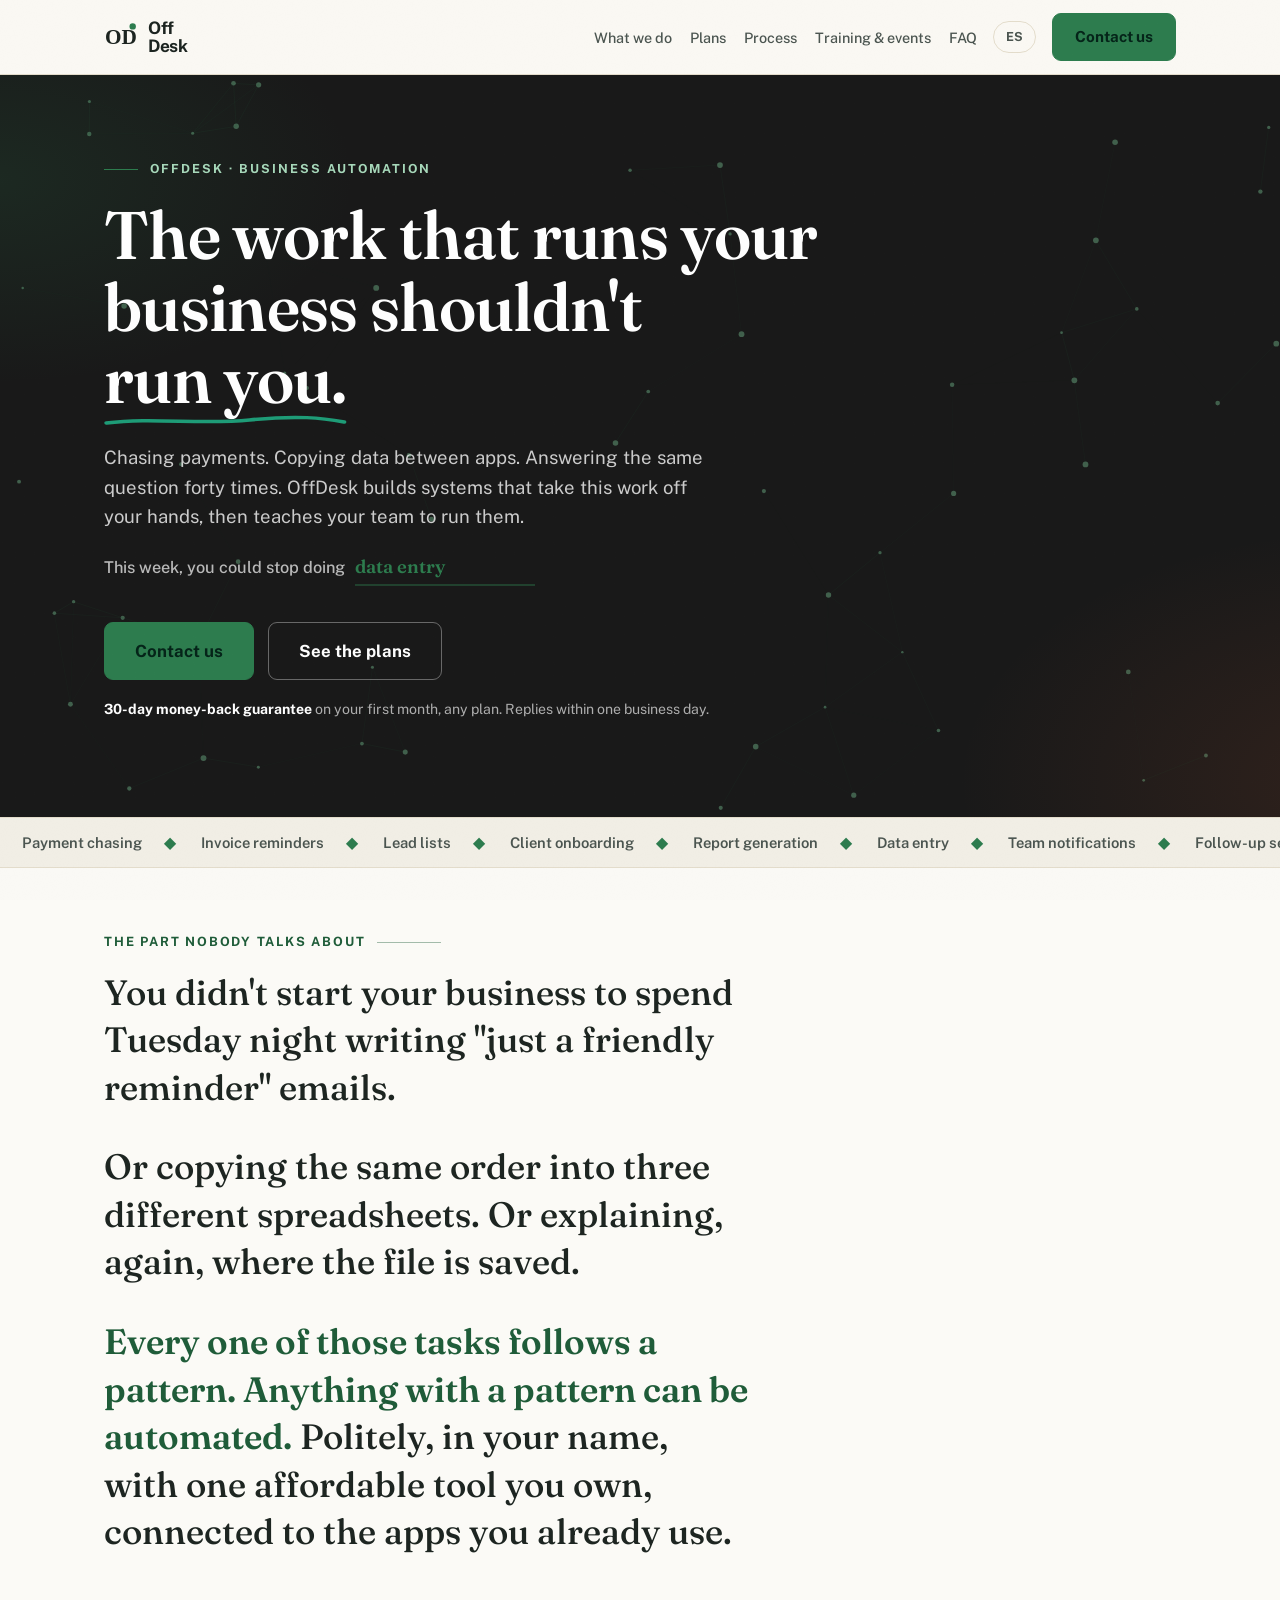
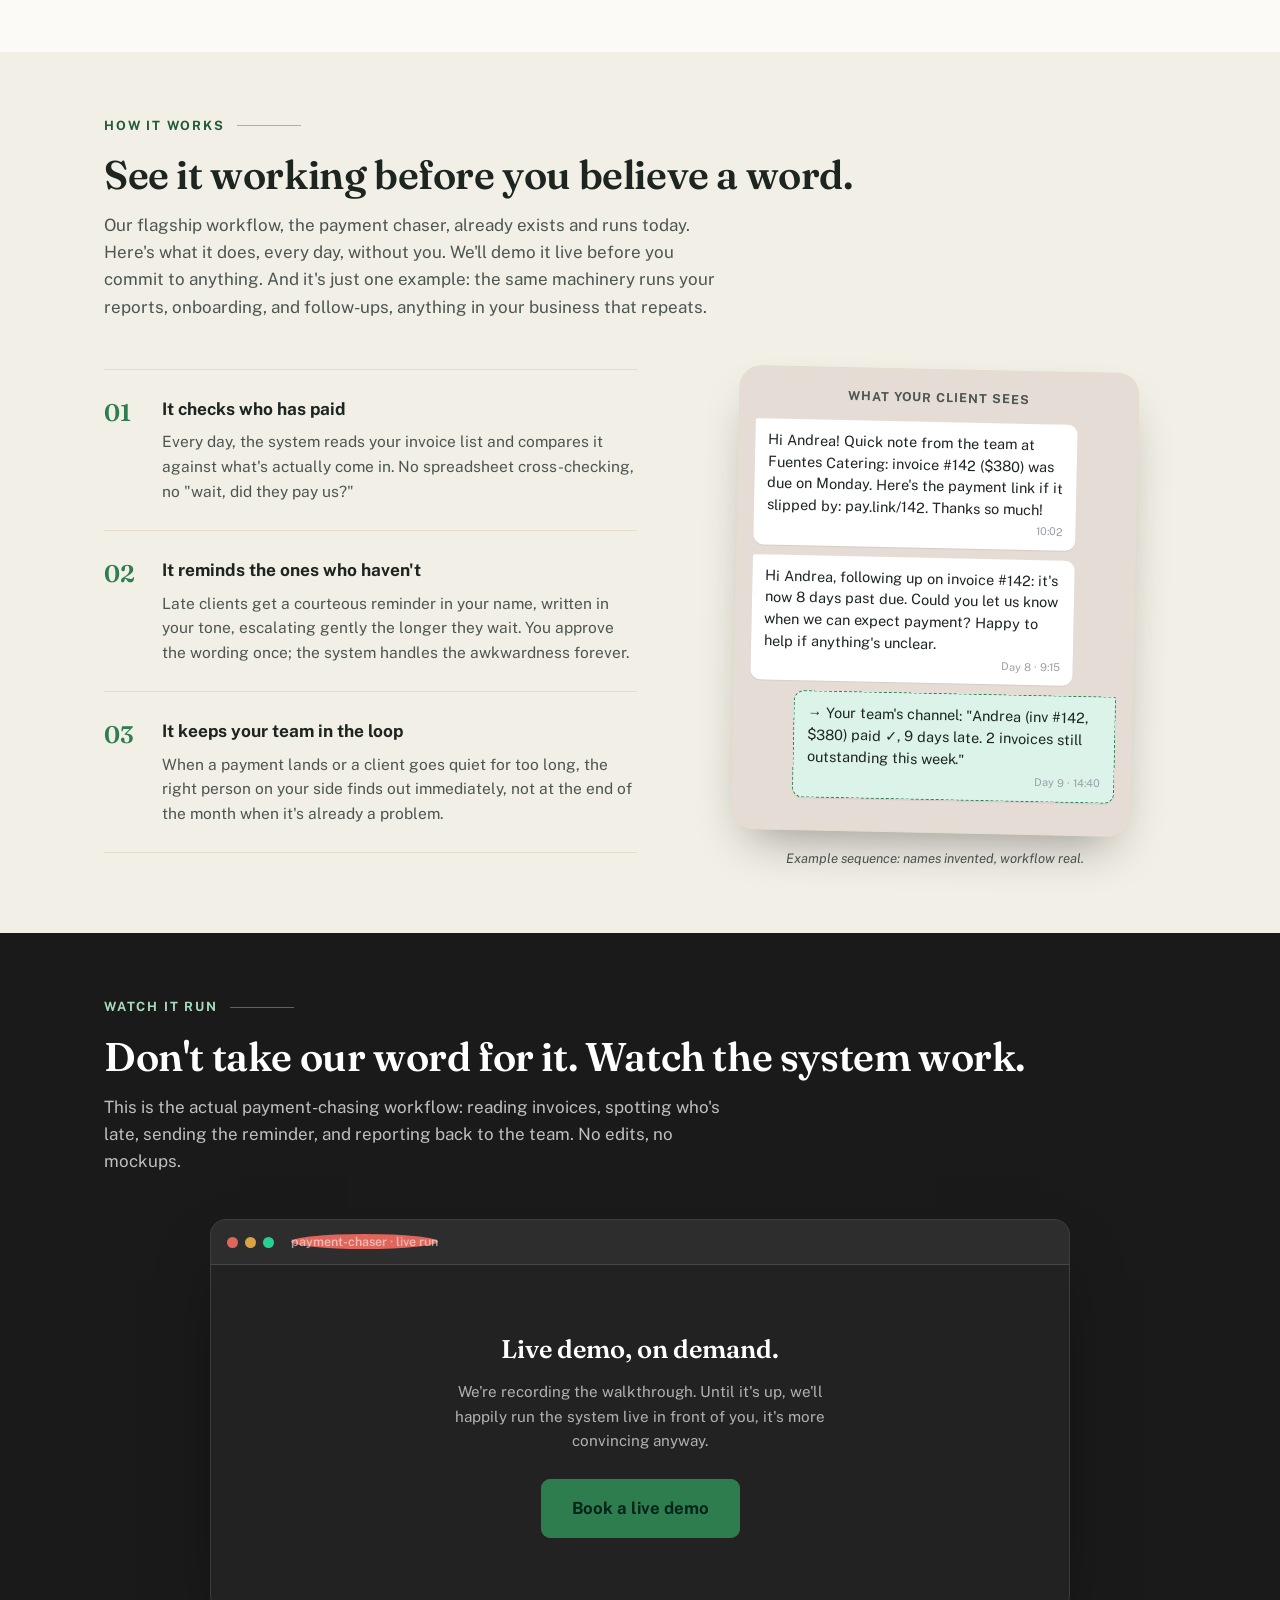
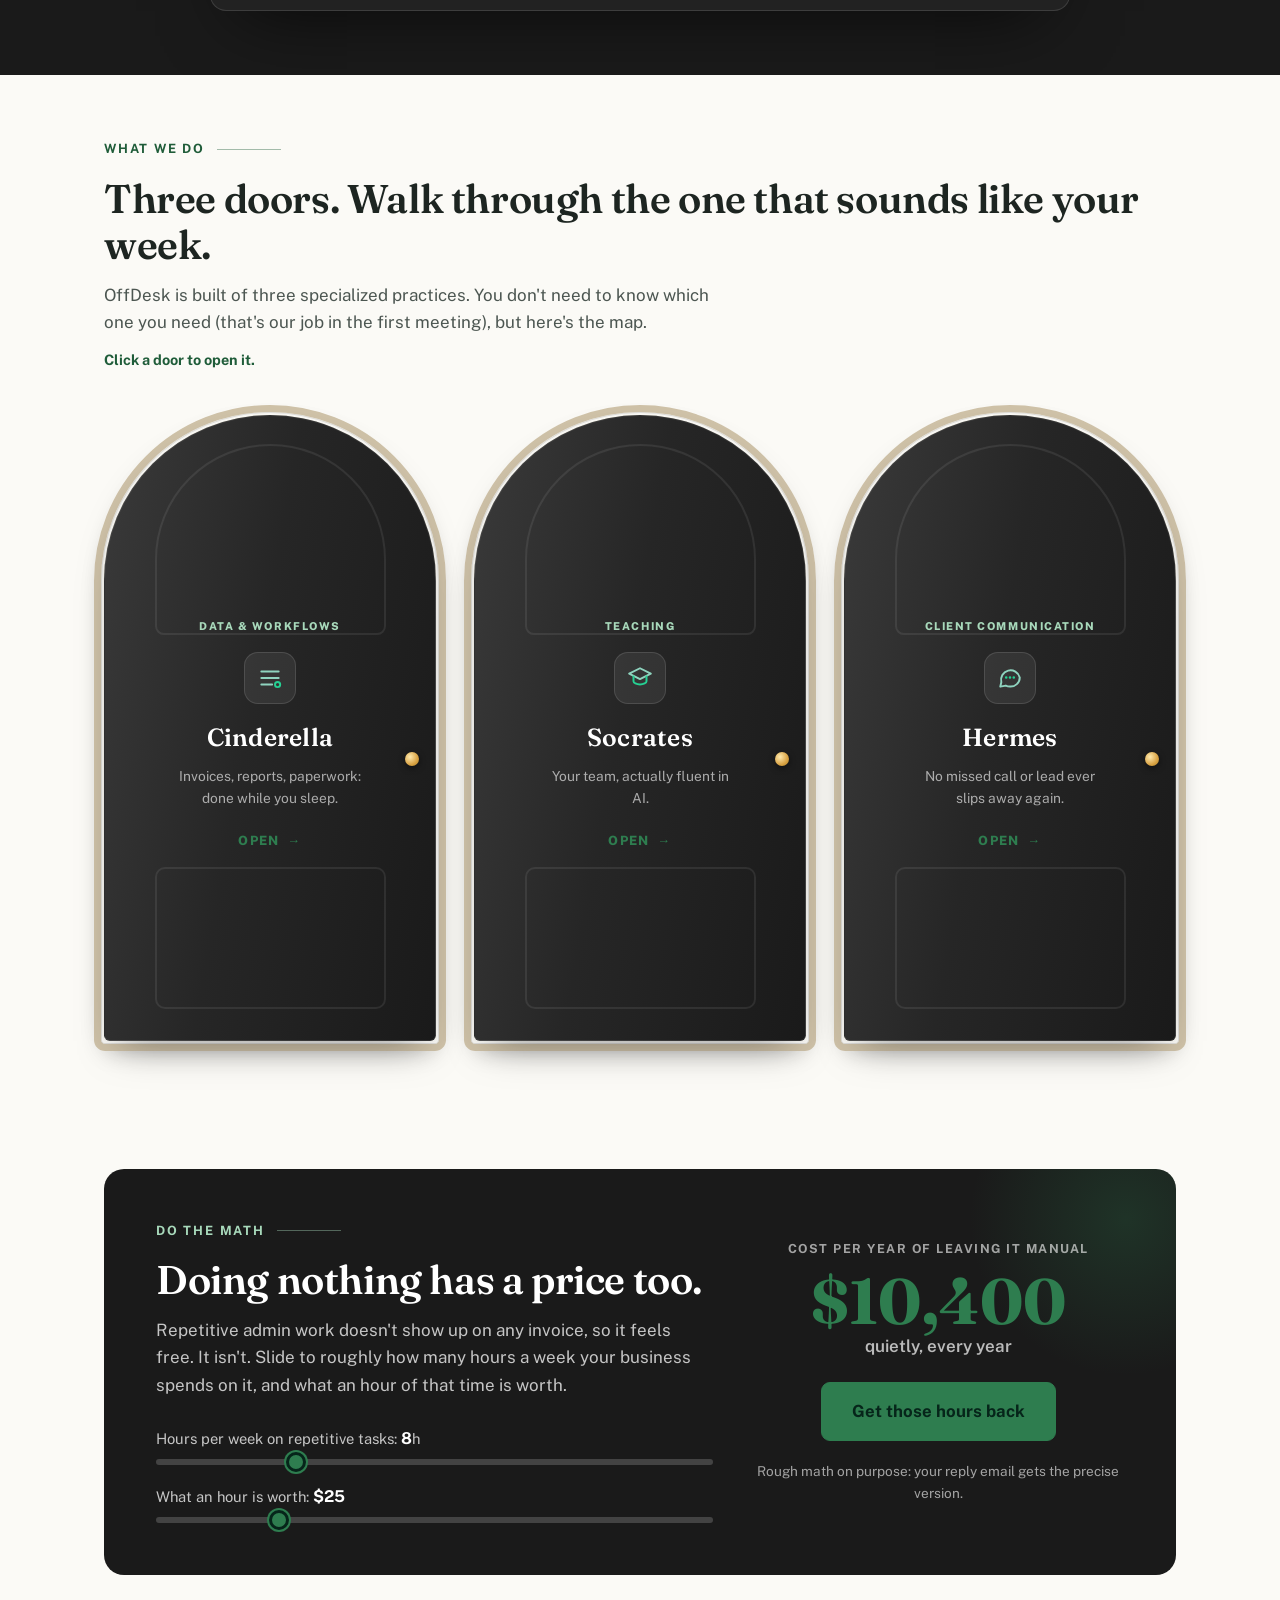
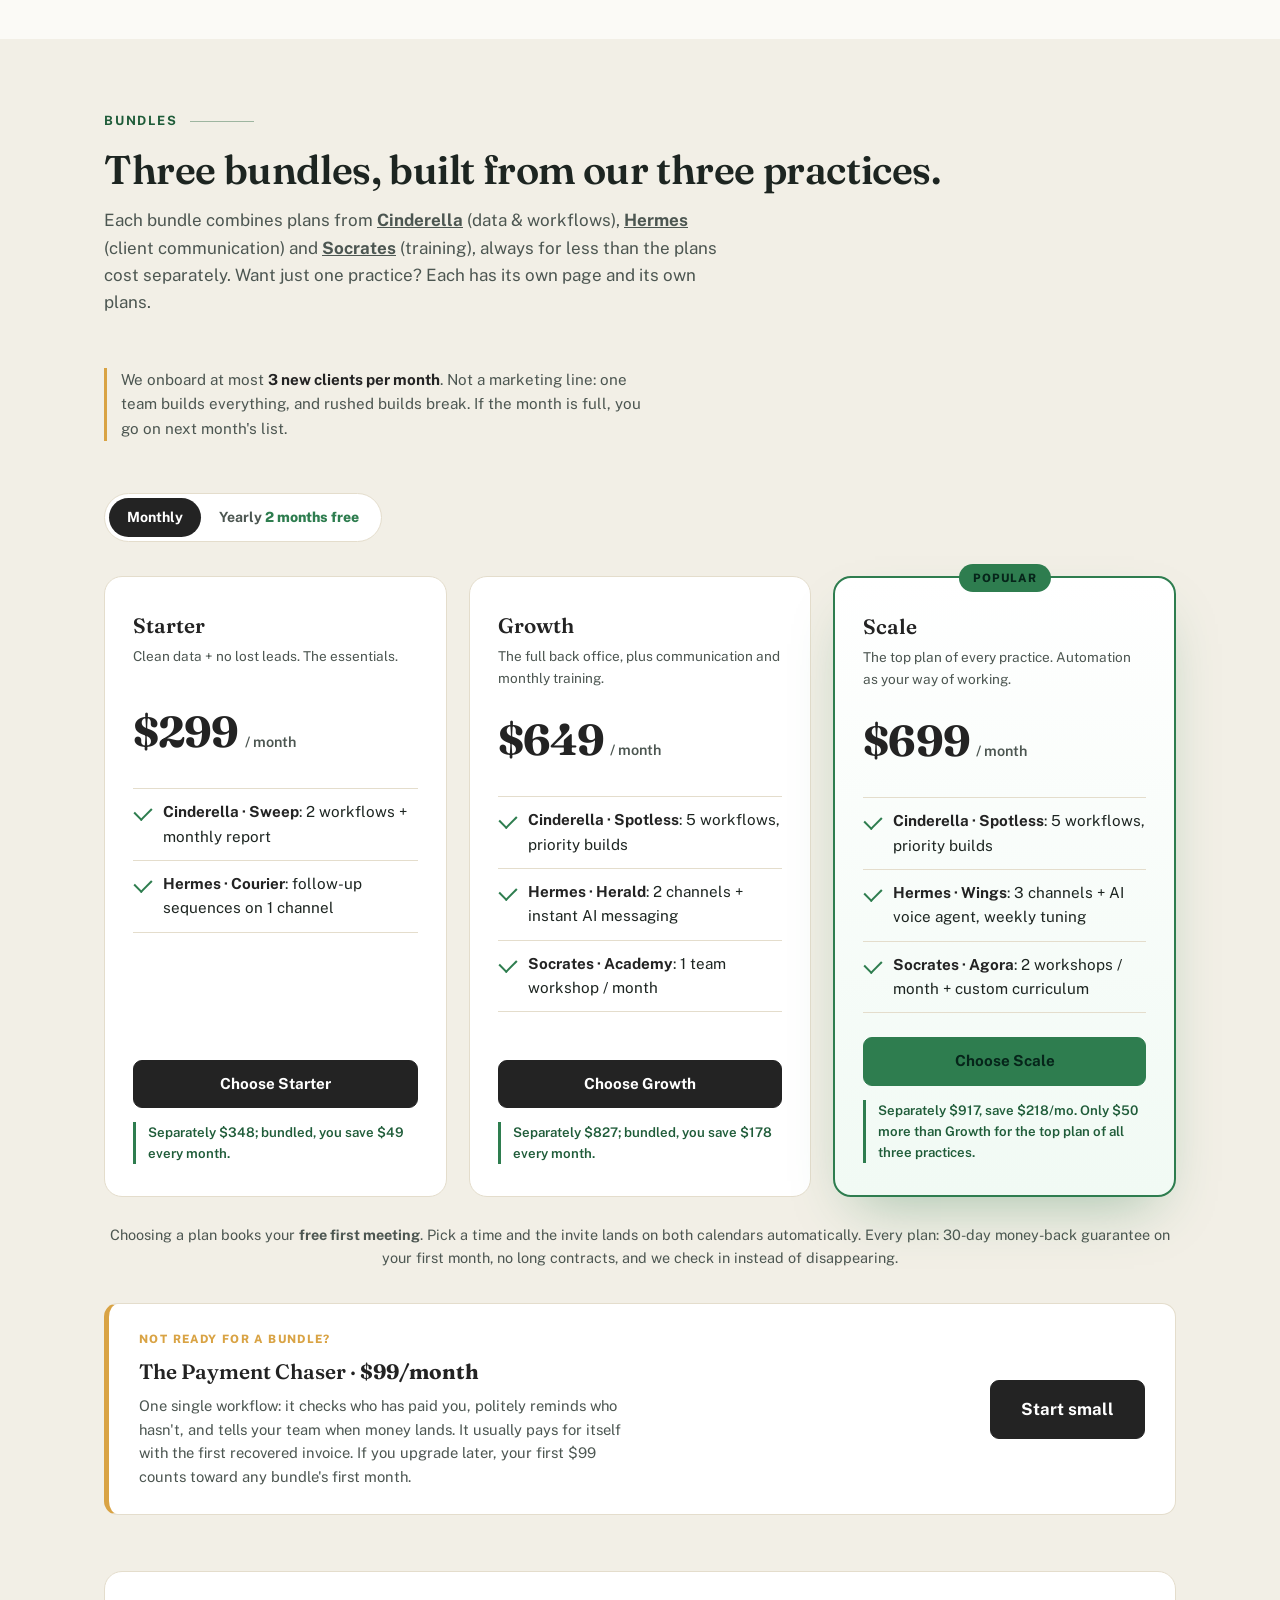
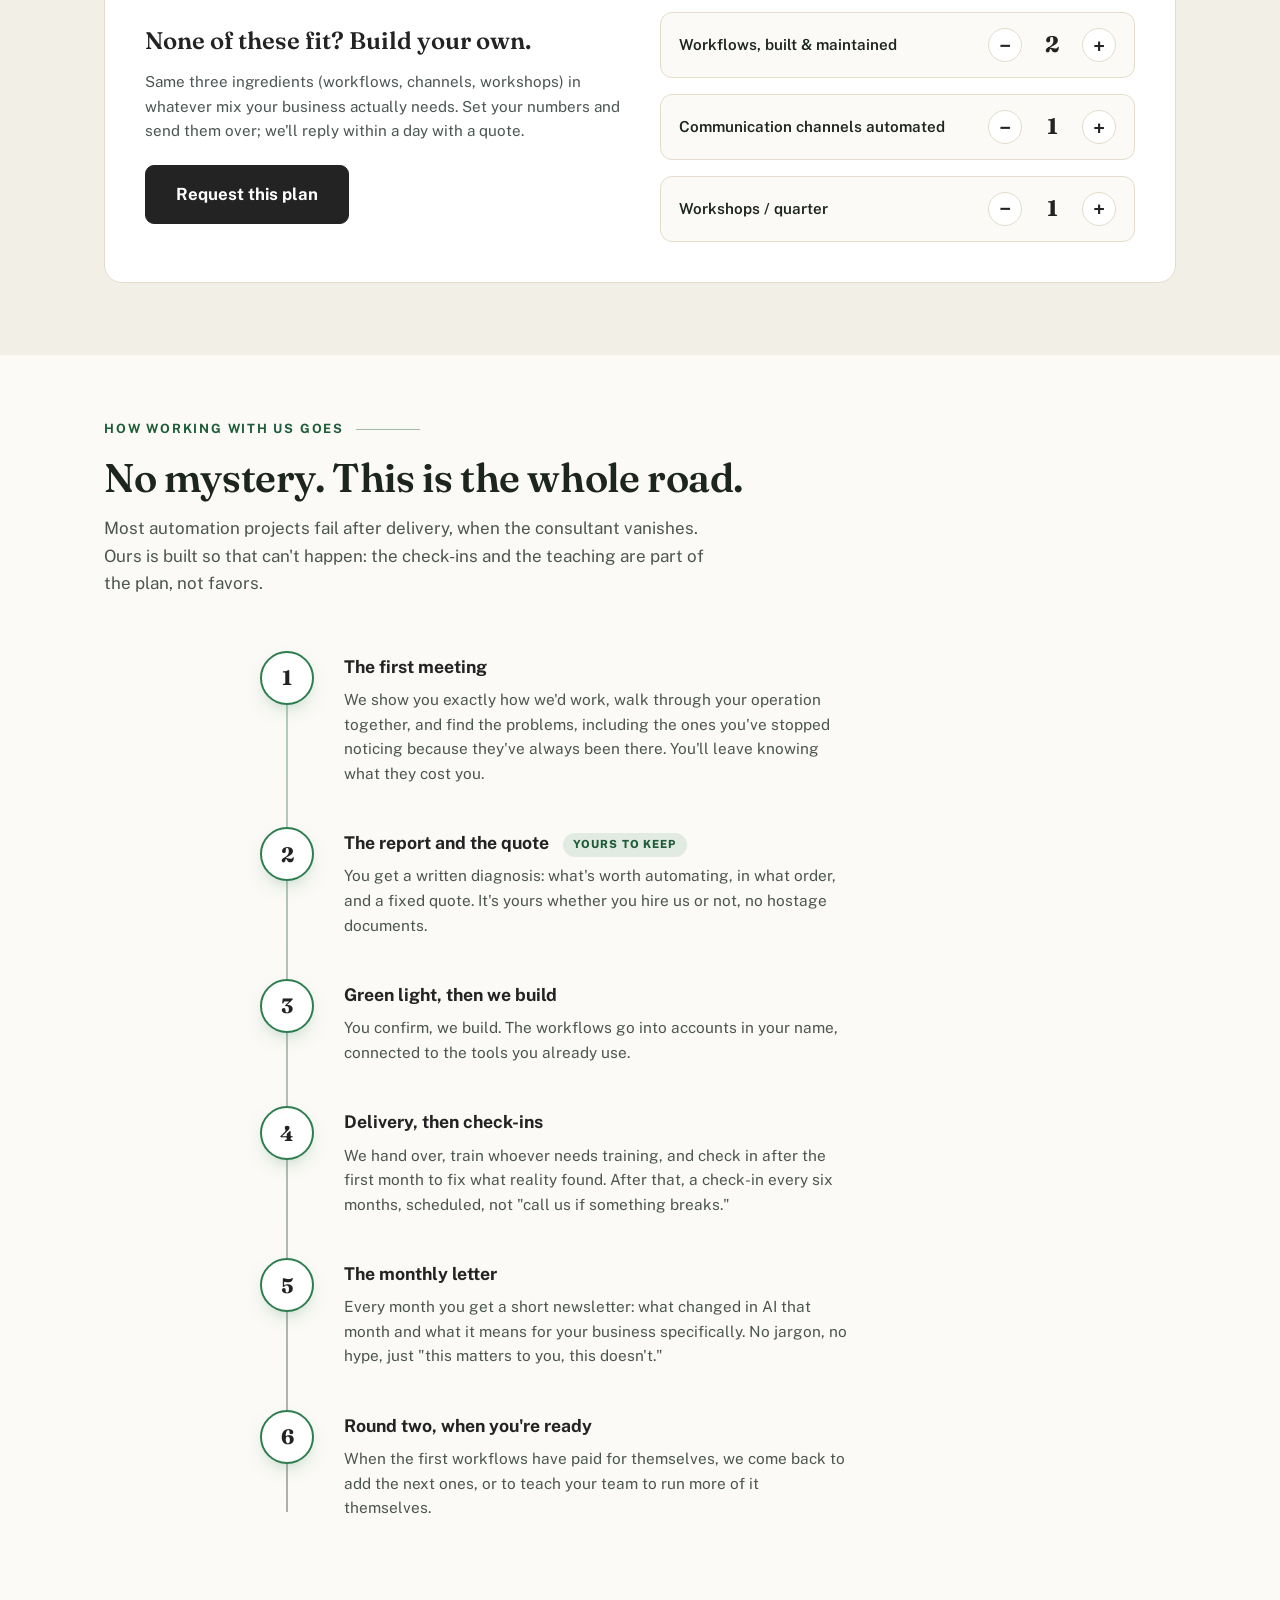
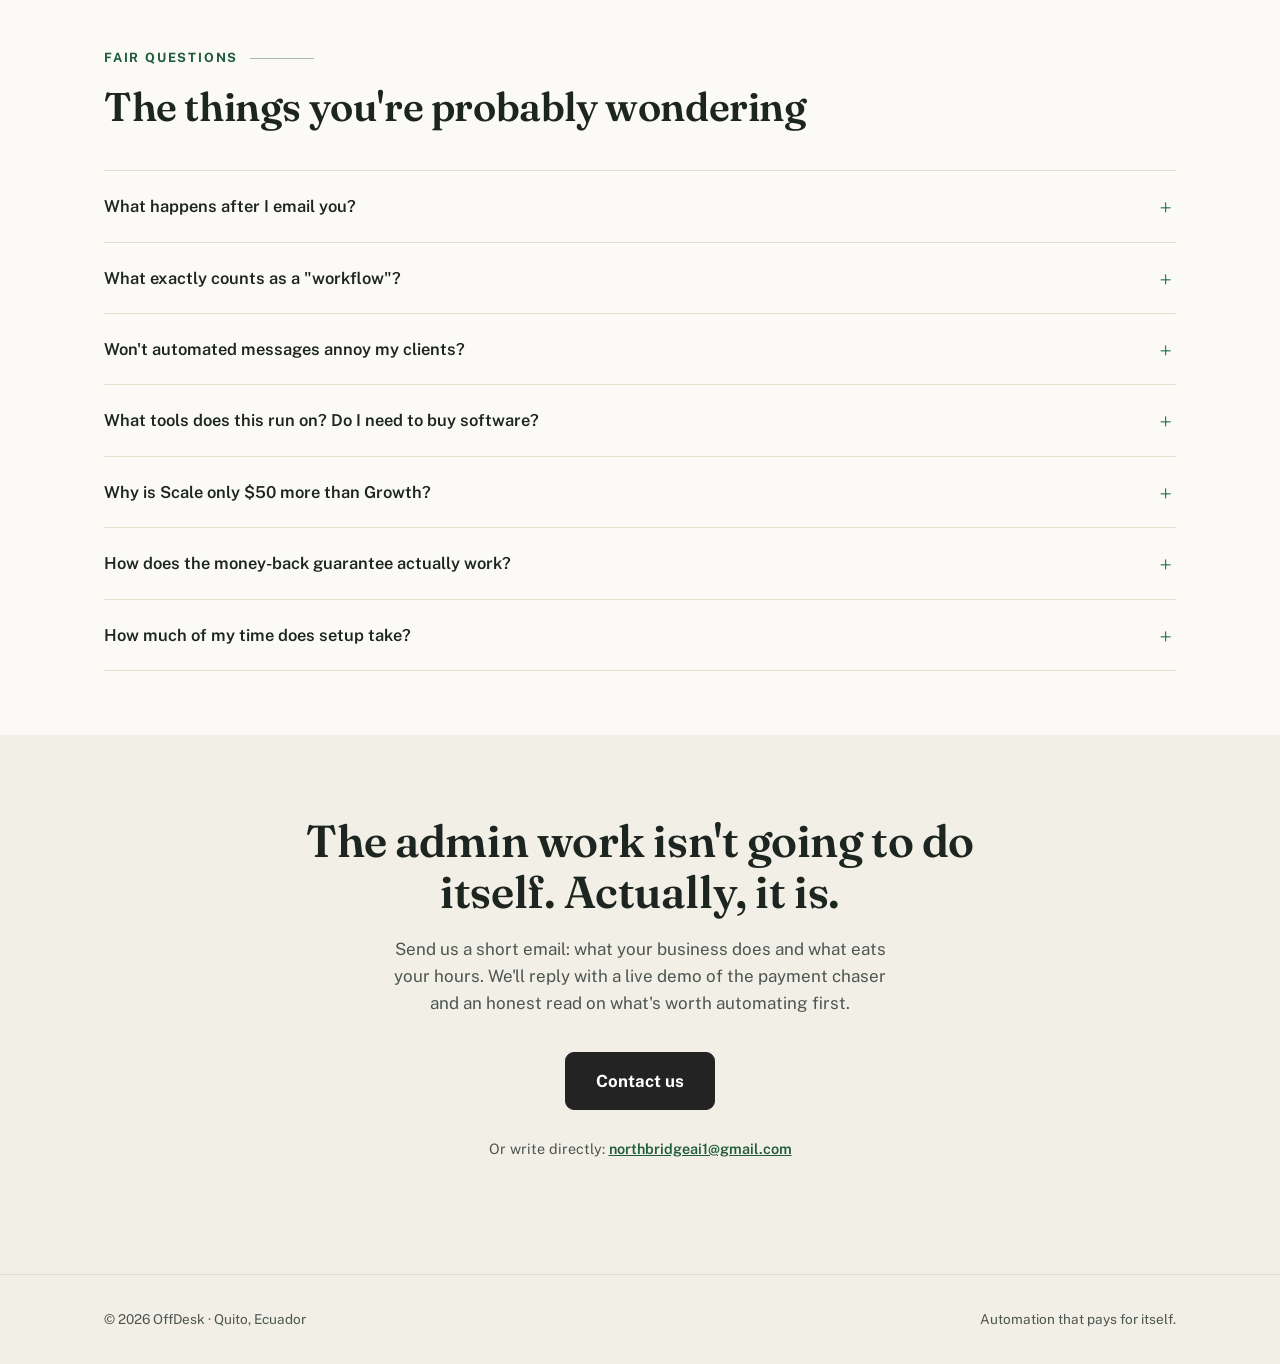
==== commit 80e41c60: "Drop .ai from brand lockup and JSON-LD alternateName" ====
--- a/index.html
+++ b/index.html
@@ -18,7 +18,7 @@
       "@type": "ProfessionalService",
       "@id": "#northbridge",
       "name": "OffDesk",
-      "alternateName": ["OffDesk AI", "OffDesk.ai"],
+      "alternateName": ["OffDesk Automation", "OffDeskAutomation.com"],
       "description": "OffDesk is an AI workflow builder and AI automation company for small and medium-sized businesses. Three practices: Cinderella builds and maintains data and workflow automation on n8n (payment chasing, invoice reminders, automatic reports, data entry between apps, client onboarding). Hermes automates client communication (follow-up sequences, instant AI messaging, AI voice agents for missed calls). Socrates delivers hands-on AI training for business teams, schools, and events. Everything is built in accounts the client owns, in English or Spanish, with a 30-day money-back guarantee on the first month of any plan.",
       "email": "northbridgeai1@gmail.com",
       "founder": {"@type": "Person", "name": "Pierce Tyrrell"},
@@ -634,7 +634,7 @@
         <text x="2" y="46" font-family="Georgia, serif" font-weight="700" font-size="40" fill="#1d2521">OD</text>
         <circle cx="54" cy="12" r="6" fill="#2e7d4f"/>
       </svg>
-      <span class="brand-name">Off<br>Desk<em>.ai</em></span>
+      <span class="brand-name">Off<br>Desk</span>
     </a>
     <div class="nav-right">
       <div class="nav-links">
@@ -1200,7 +1200,7 @@
       <summary><span class="en">What happens after I email you?</span><span class="es">¿Qué pasa después de que les escribo?</span></summary>
       <p class="a">
         <span class="en">You get a reply within one business day with two things: a live demo of a working system, and an honest read on whether automation is worth it for your business right now. Sometimes the answer is "not yet," and we'd rather tell you that than take your money for something that won't move the needle.</span>
-        <span class="es">Recibes respuesta en un día hábil con dos cosas: una demo en vivo de un sistema funcionando, y una opinión honesta sobre si la automatización vale la pena para tu negocio ahora mismo. A veces la respuesta es "todavía no," preferimos decírtelo antes que cobrarte por algo que no va a mover la aguja.</span>
+        <span class="es">Recibes respuesta en un día hábil con dos cosas: una demo en vivo de un sistema funcionando, y una opinión honesta sobre si la automatización vale la pena para tu negocio ahora mismo. A veces la respuesta es "todavía no," preferimos decirtelo antes que cobrarte por algo que no va a mover la aguja.</span>
       </p>
     </details>
     <details class="rv">
@@ -1418,7 +1418,7 @@
         rotEl.textContent = rotWords[lang][rotI];
       } else {
         rotEl.classList.remove('swap');
-        void rotEl.offsetWidth; /* restart animation */
+        void rotEl.offsetWidth;
         rotEl.classList.add('swap');
         setTimeout(function(){ rotEl.textContent = rotWords[lang][rotI]; }, 220);
       }
